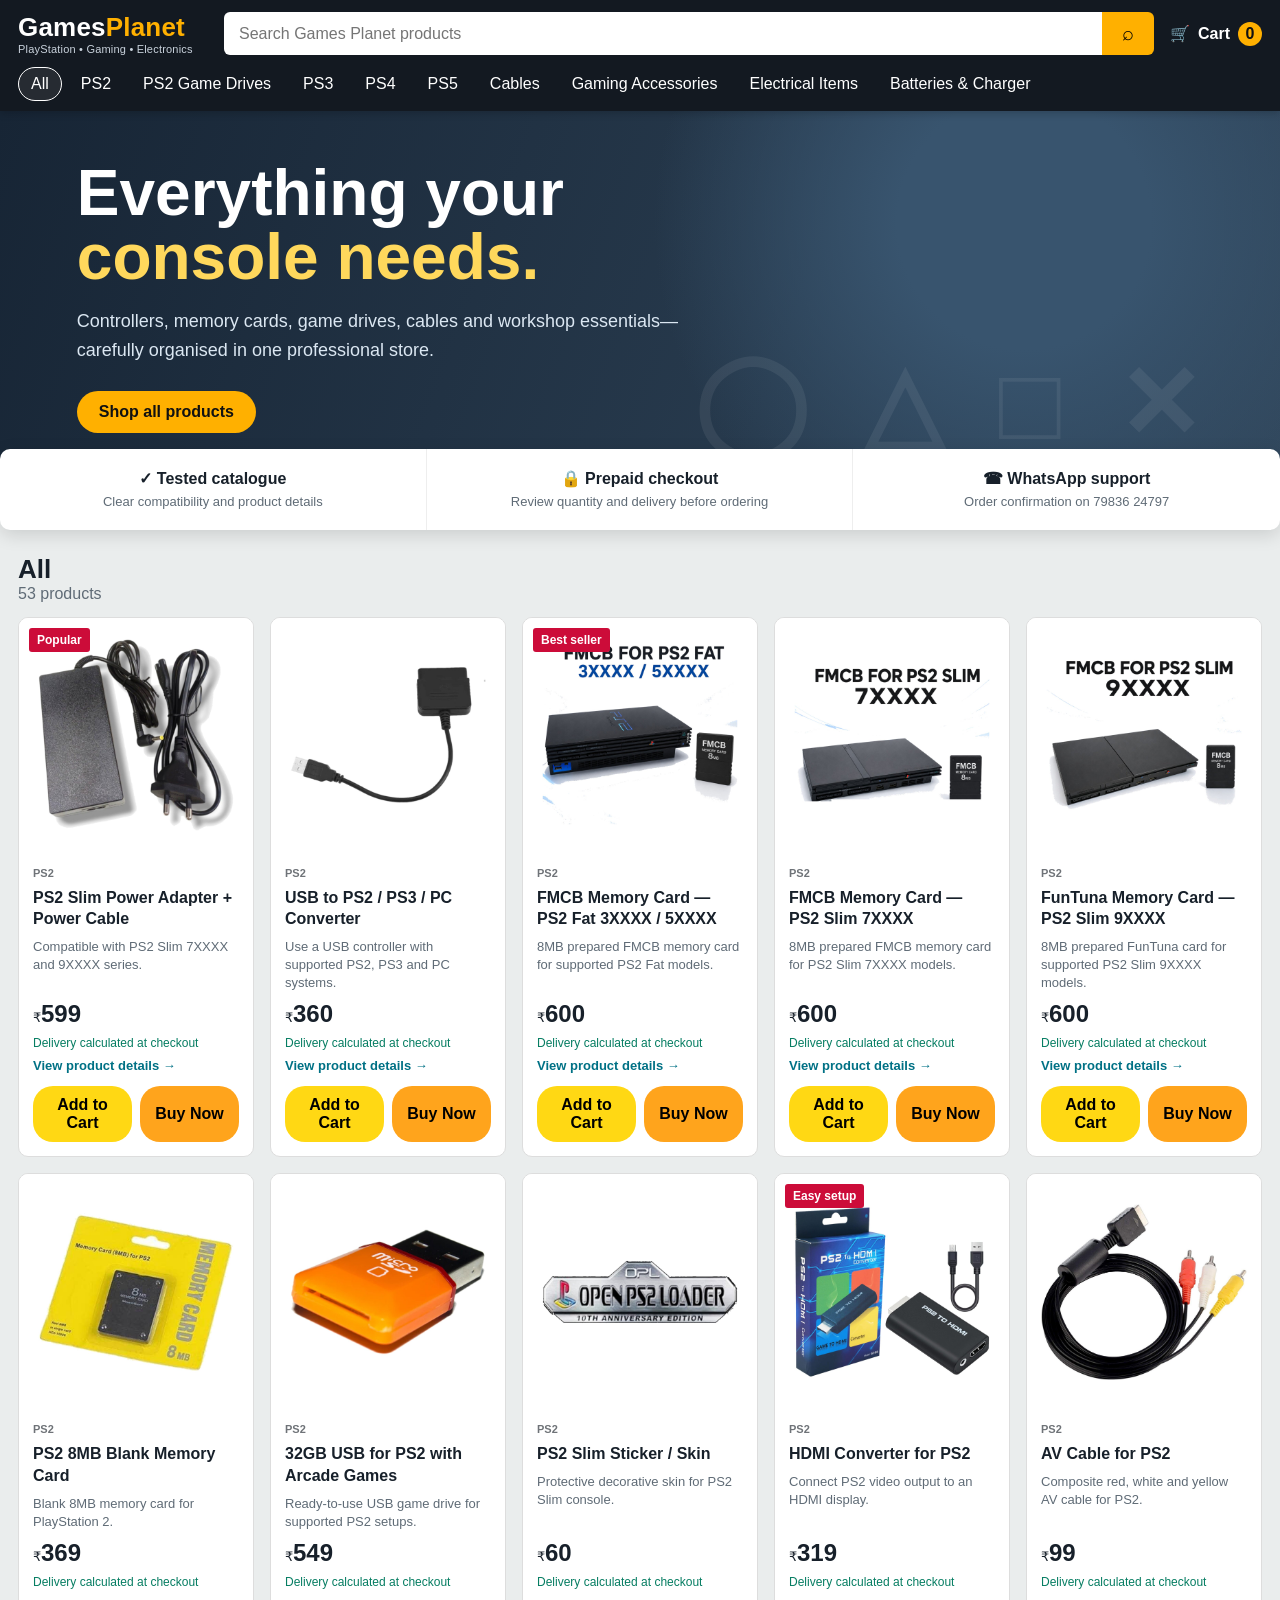
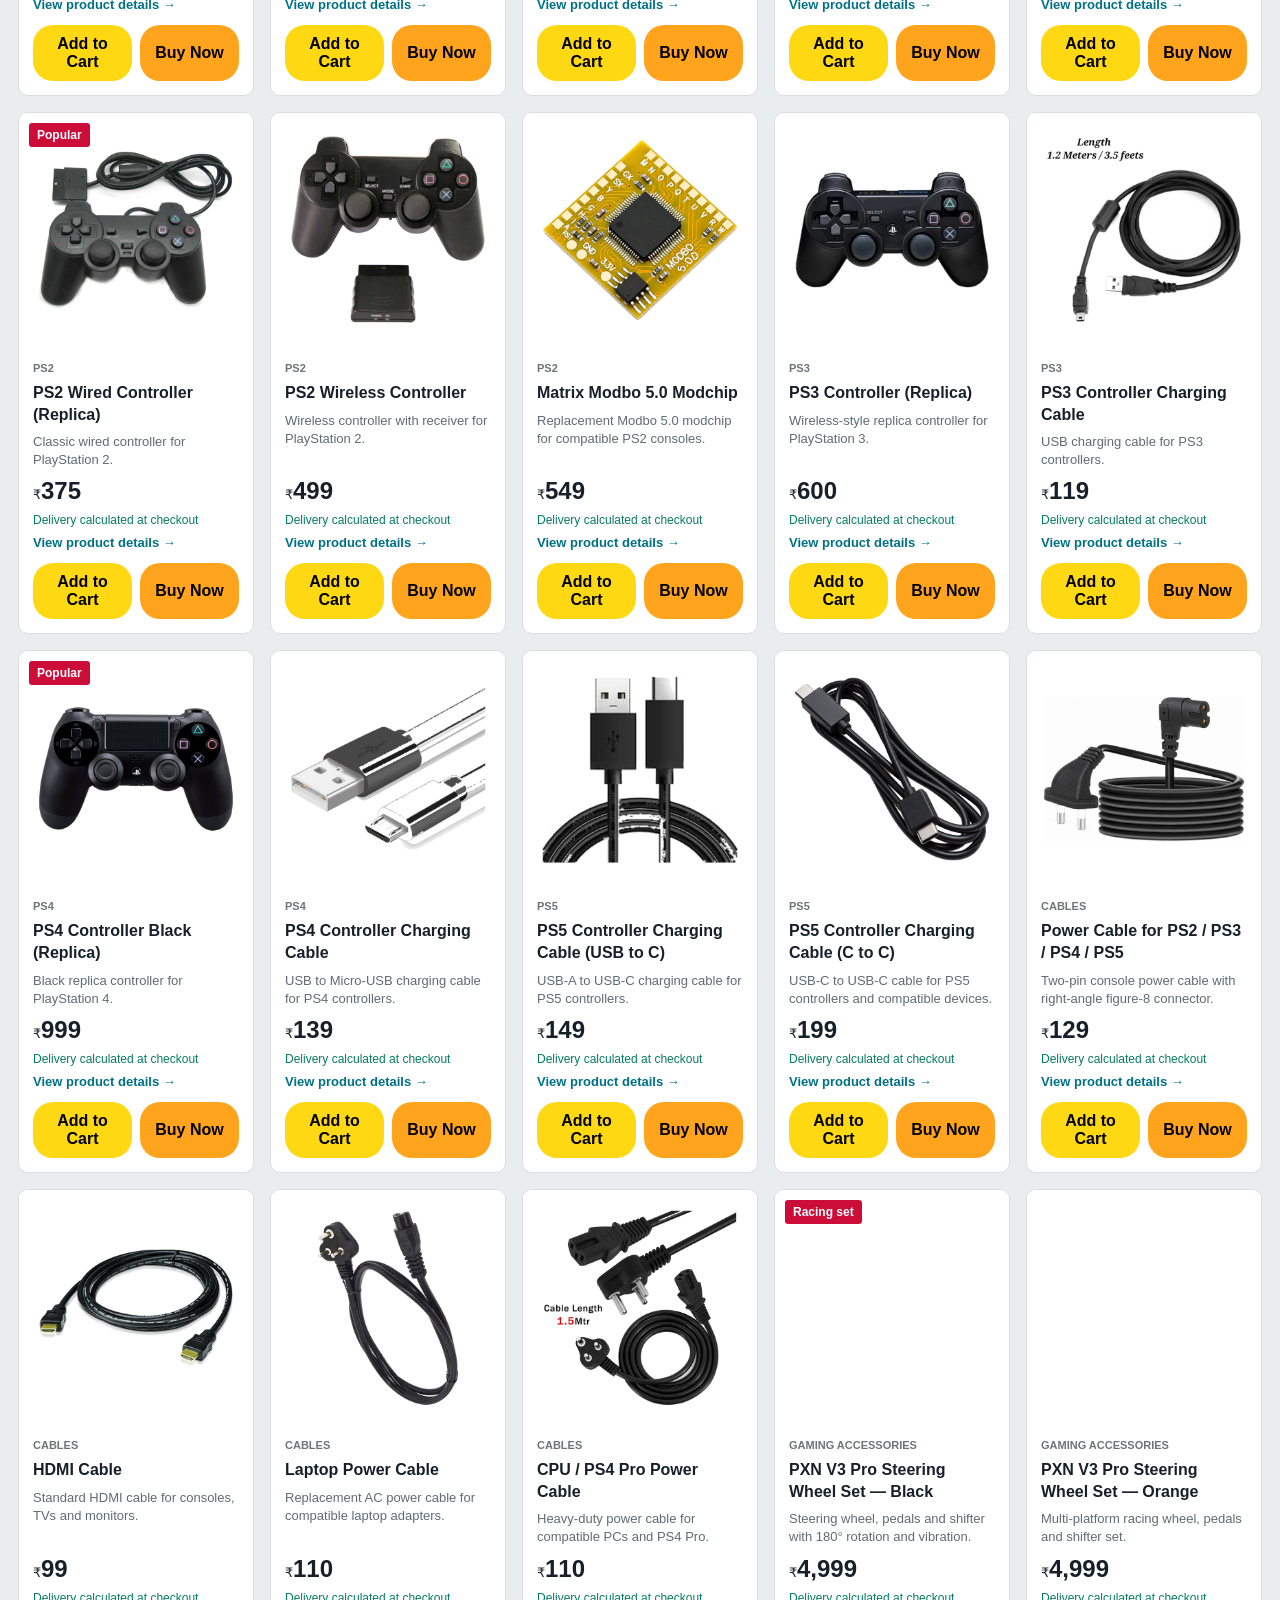
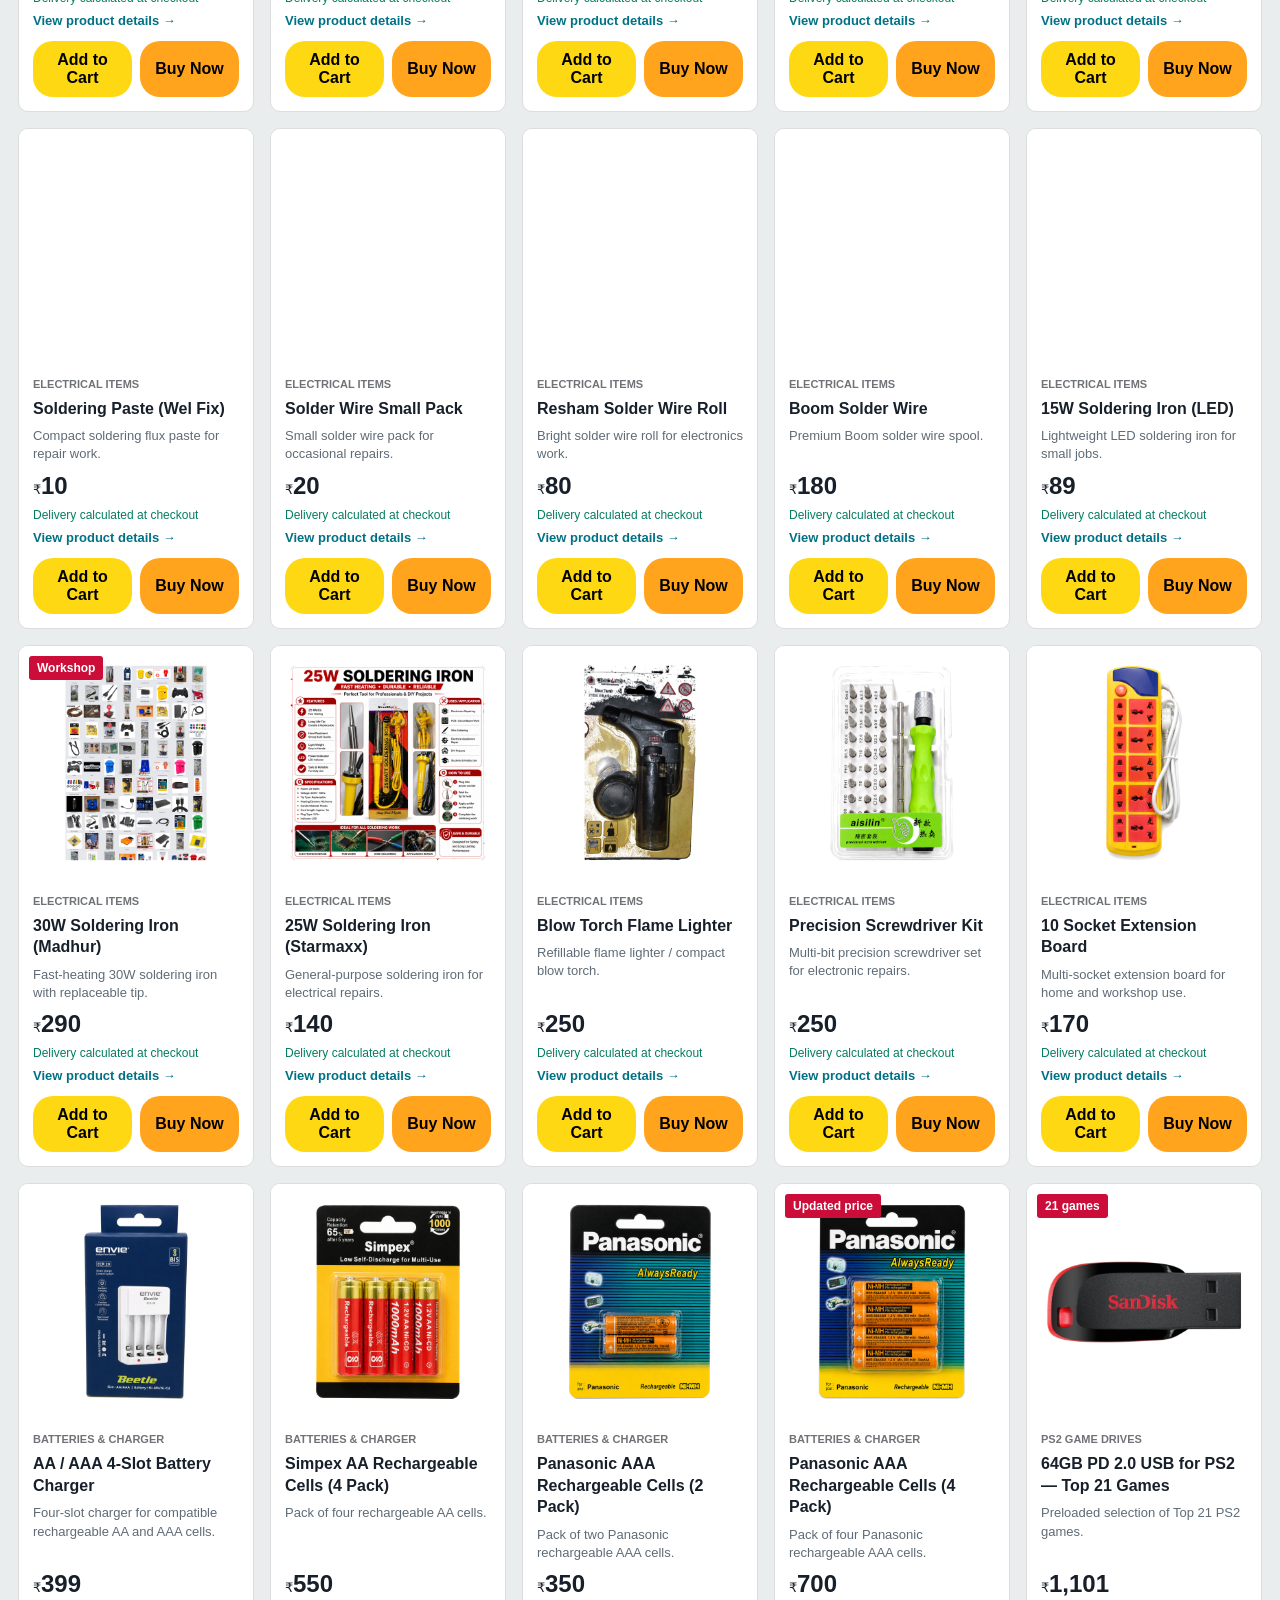
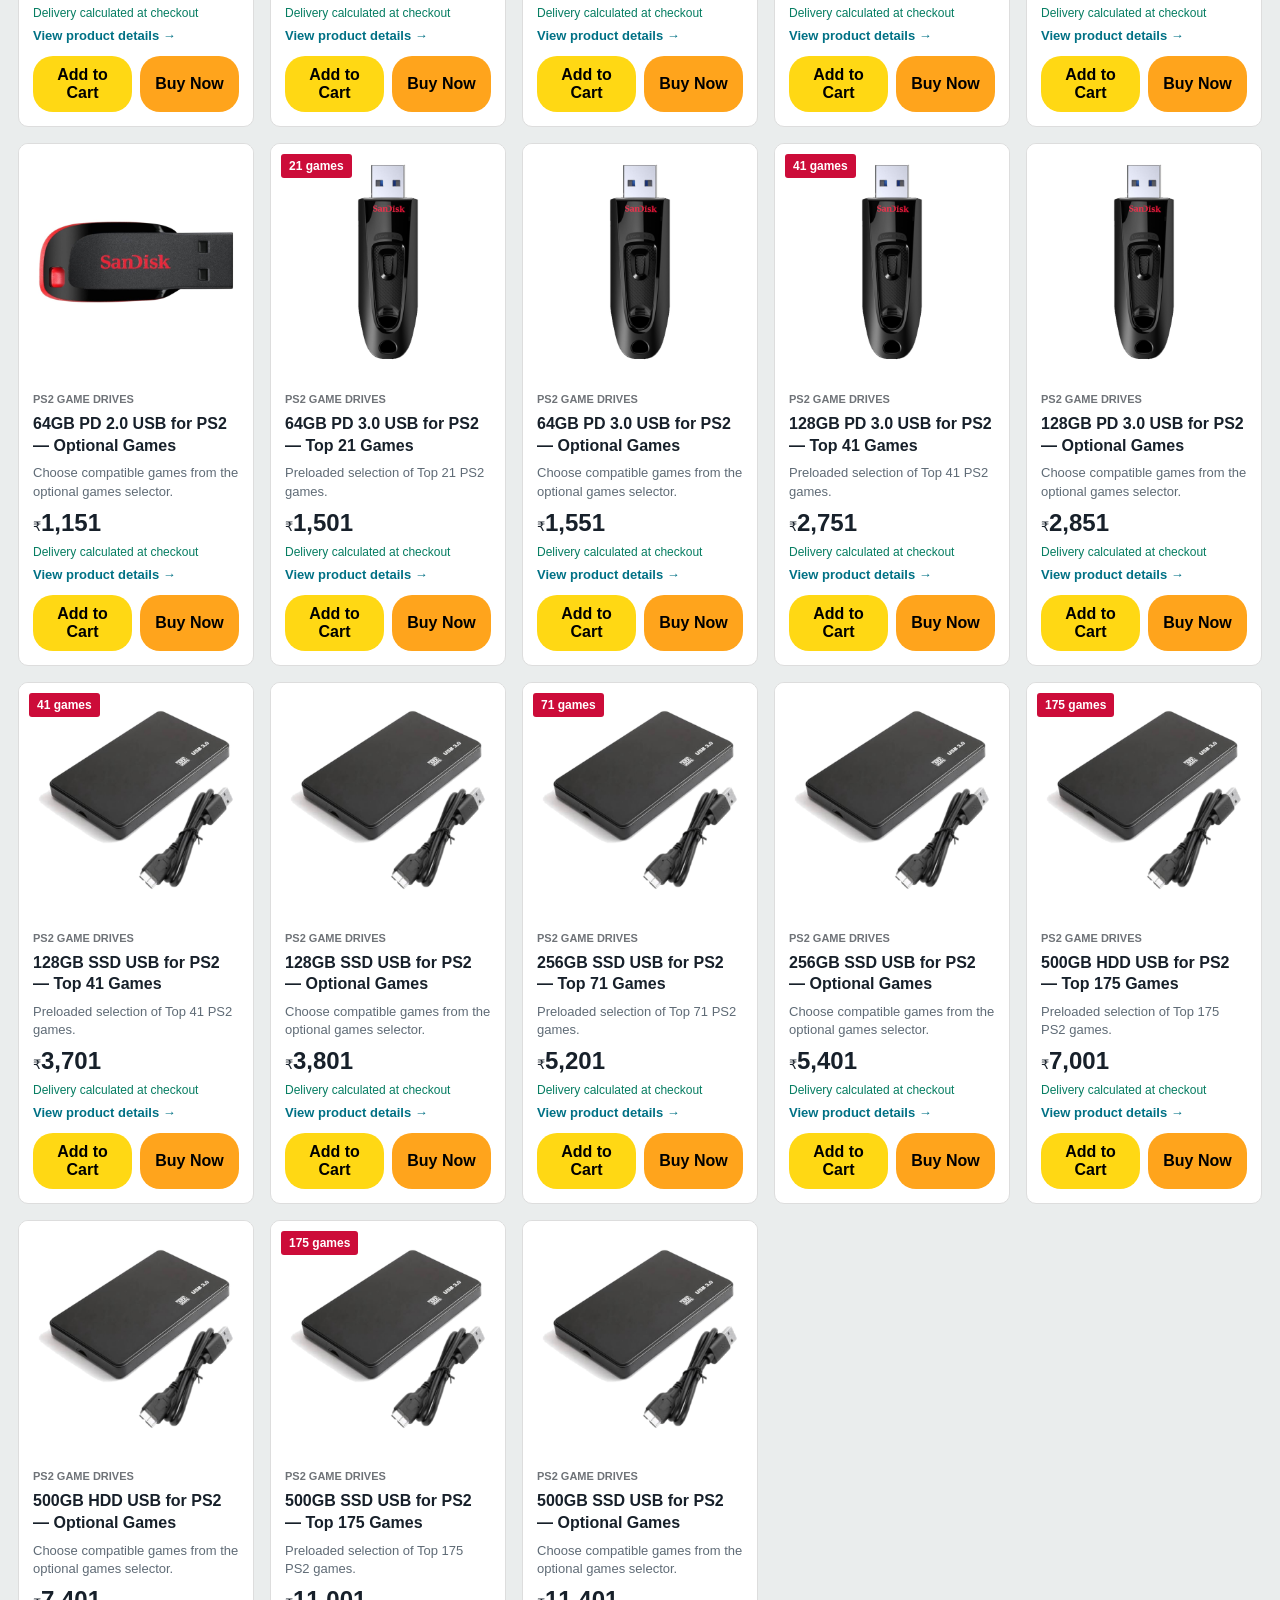
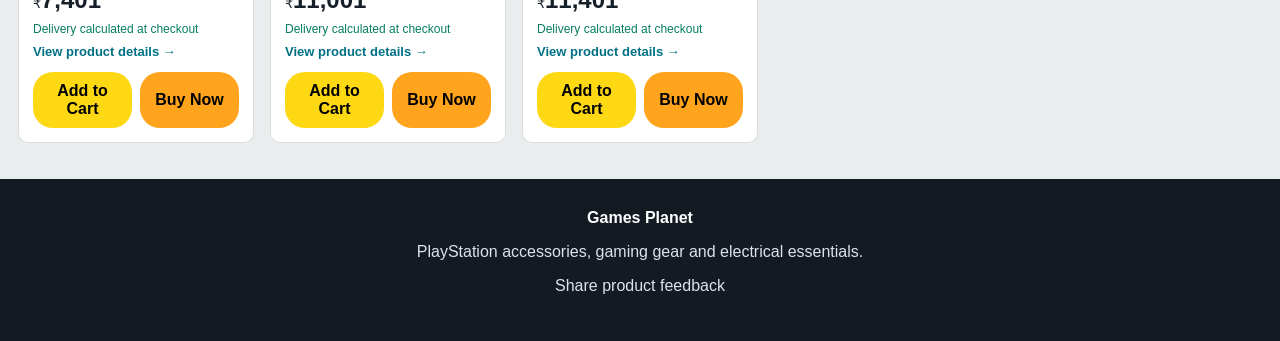
==== index.html @ a6d6c49b "Add files via upload" ====
<!doctype html><html lang="en"><head><meta charset="utf-8"><meta name="viewport" content="width=device-width,initial-scale=1"><title>Games Planet — Gaming Store</title><meta name="description" content="Games Planet PlayStation accessories and electrical items store."><link rel="stylesheet" href="store.css"></head>
<body>
<header class="topbar"><div class="header"><a class="brand" href="index.html">Games<span>Planet</span><small class="tag">PlayStation • Gaming • Electronics</small></a><form class="search" id="searchForm"><input id="searchInput" placeholder="Search Games Planet products" aria-label="Search products"><button aria-label="Search">⌕</button></form><a class="cart-link" href="cart.html">🛒 <span>Cart</span> <b data-cart-count>0</b></a></div><nav class="navcats" id="categories" aria-label="Product categories"></nav></header>
<section class="hero"><h1>Everything your <span>console needs.</span></h1><p>Controllers, memory cards, game drives, cables and workshop essentials—carefully organised in one professional store.</p><a href="#catalogue">Shop all products</a></section>
<section class="trust"><div><b>✓ Tested catalogue</b><span>Clear compatibility and product details</span></div><div><b>🔒 Prepaid checkout</b><span>Review quantity and delivery before ordering</span></div><div><b>☎ WhatsApp support</b><span>Order confirmation on 79836 24797</span></div></section>
<main class="shell" id="catalogue"><div class="section-head"><div><h2 id="sectionTitle">All products</h2><span id="resultCount"></span></div></div><div class="grid" id="productGrid"></div></main>
<div class="toast" id="toast">Added to cart</div><footer class="footer"><b>Games Planet</b><p>PlayStation accessories, gaming gear and electrical essentials.</p><p><a href="feedback.html">Share product feedback</a></p></footer>
<script src="products.js"></script><script src="store.js"></script></body></html>
---- store.css ----
:root{--nav:#131921;--nav2:#232f3e;--amber:#ffb000;--orange:#ff8f00;--ink:#17202a;--muted:#5f6b76;--line:#d5d9d9;--bg:#eaeded;--green:#067d62}
*{box-sizing:border-box}html{scroll-behavior:smooth}body{margin:0;font-family:Arial,Helvetica,sans-serif;background:var(--bg);color:var(--ink)}button,input,select,textarea{font:inherit}a{color:inherit;text-decoration:none}
.topbar{position:sticky;top:0;z-index:30;background:var(--nav);color:#fff;box-shadow:0 2px 8px #0003}.header{max-width:1500px;margin:auto;display:flex;gap:16px;align-items:center;padding:12px 18px}.brand{min-width:190px;font-size:26px;font-weight:900;letter-spacing:.2px}.brand span{color:var(--amber)}.tag{display:block;font-size:11px;color:#c9d2dc;font-weight:400}.search{flex:1;display:flex;height:43px}.search input{width:100%;border:0;padding:0 15px;border-radius:6px 0 0 6px;outline:0}.search button{width:55px;border:0;background:var(--amber);border-radius:0 6px 6px 0;font-size:20px;cursor:pointer}.cart-link{display:flex;align-items:center;gap:8px;font-weight:800;white-space:nowrap}.cart-link b{background:var(--amber);color:#111;border-radius:50%;min-width:24px;height:24px;display:grid;place-items:center}.navcats{display:flex;gap:6px;overflow:auto;padding:0 18px 10px;max-width:1500px;margin:auto}.navcats button{background:transparent;color:#fff;border:1px solid transparent;border-radius:20px;padding:7px 12px;white-space:nowrap;cursor:pointer}.navcats button:hover,.navcats button.active{border-color:#fff;background:#ffffff14}
.hero{max-width:1500px;margin:auto;min-height:310px;padding:50px clamp(24px,6vw,90px);color:#fff;background:radial-gradient(circle at 80% 30%,#38546e 0 12%,transparent 35%),linear-gradient(110deg,#172535,#31475c);position:relative;overflow:hidden}.hero:after{content:"◯  △  □  ✕";position:absolute;right:5%;bottom:20px;font-size:clamp(42px,8vw,120px);font-weight:900;color:#ffffff12;letter-spacing:14px}.hero h1{font-size:clamp(34px,5vw,64px);line-height:1;margin:0 0 18px;max-width:720px}.hero h1 span{color:#ffd85c}.hero p{font-size:18px;color:#dbe7f2;max-width:620px;line-height:1.6}.hero a{display:inline-block;background:var(--amber);color:#111;padding:12px 22px;border-radius:22px;font-weight:800;margin-top:8px}.trust{max-width:1450px;margin:-34px auto 24px;position:relative;z-index:2;display:grid;grid-template-columns:repeat(3,1fr);background:#fff;border-radius:10px;box-shadow:0 5px 18px #0002}.trust div{padding:20px;text-align:center;border-right:1px solid #eee}.trust div:last-child{border:0}.trust b{display:block;margin-bottom:4px}.trust span{font-size:13px;color:var(--muted)}
.shell{max-width:1500px;margin:auto;padding:0 18px 36px}.section-head{display:flex;justify-content:space-between;align-items:end;gap:15px;margin:20px 0 14px}.section-head h2{font-size:26px;margin:0}.section-head span{color:var(--muted)}.grid{display:grid;grid-template-columns:repeat(5,minmax(0,1fr));gap:16px}.card{background:#fff;border-radius:10px;overflow:hidden;border:1px solid #ddd;display:flex;flex-direction:column;min-width:0;transition:.2s}.card:hover{transform:translateY(-3px);box-shadow:0 8px 25px #0002}.photo{height:235px;display:grid;place-items:center;background:#fff;padding:14px;position:relative}.photo img{width:100%;height:100%;object-fit:contain}.badge{position:absolute;top:10px;left:10px;background:#cc0c39;color:#fff;font-size:12px;font-weight:800;border-radius:3px;padding:5px 8px}.info{padding:14px;display:flex;flex-direction:column;gap:8px;flex:1}.category{font-size:11px;color:#6f7378;text-transform:uppercase;font-weight:800}.title{font-size:16px;font-weight:700;line-height:1.35}.desc{font-size:13px;color:var(--muted);line-height:1.4;flex:1}.price{font-size:24px;font-weight:800}.price small{font-size:13px;font-weight:400}.delivery{font-size:12px;color:var(--green)}.actions{display:grid;grid-template-columns:1fr 1fr;gap:8px;margin-top:5px}.btn{border:0;border-radius:20px;padding:10px 8px;font-weight:700;cursor:pointer}.add{background:#ffd814}.buy{background:#ffa41c}.btn:hover{filter:brightness(.96)}.empty{grid-column:1/-1;background:#fff;padding:50px;text-align:center;border-radius:10px}
.toast{position:fixed;right:22px;bottom:22px;background:#fff;border-left:5px solid var(--green);padding:16px 20px;border-radius:7px;box-shadow:0 8px 30px #0004;z-index:50;opacity:0;transform:translateY(20px);pointer-events:none;transition:.2s}.toast.show{opacity:1;transform:none}
.page-title{max-width:1200px;margin:24px auto 12px;padding:0 18px}.cart-layout,.checkout-layout{max-width:1200px;margin:0 auto 40px;padding:0 18px;display:grid;grid-template-columns:minmax(0,1fr) 330px;gap:20px}.panel{background:#fff;border-radius:9px;padding:20px;border:1px solid #ddd}.cart-item{display:grid;grid-template-columns:115px 1fr auto;gap:16px;padding:18px 0;border-bottom:1px solid #eee}.cart-item img{width:115px;height:100px;object-fit:contain}.cart-item h3{margin:0 0 7px;font-size:17px}.qty{display:inline-flex;border:1px solid #bcc1c5;border-radius:20px;overflow:hidden;align-items:center}.qty button{border:0;background:#f7fafa;width:34px;height:34px;cursor:pointer}.qty span{min-width:34px;text-align:center;font-weight:800}.remove{border:0;background:none;color:#007185;cursor:pointer;margin-left:10px}.summary h2{margin-top:0}.summary-row{display:flex;justify-content:space-between;padding:8px 0}.summary .checkout-btn{display:block;text-align:center;background:#ffd814;border:0;border-radius:20px;width:100%;padding:12px;font-weight:800;margin-top:15px;cursor:pointer}.back{color:#007185}
.checkout-layout{grid-template-columns:minmax(0,1fr) 380px}.form-grid{display:grid;grid-template-columns:1fr 1fr;gap:13px}.field{display:flex;flex-direction:column;gap:5px}.field.full{grid-column:1/-1}.field label{font-size:13px;font-weight:700}.field input,.field textarea,.field select{border:1px solid #8d9096;border-radius:5px;padding:11px}.field textarea{min-height:70px;resize:vertical}.delivery-options{display:grid;gap:9px;margin-top:14px}.delivery-option{border:1px solid #ccc;border-radius:7px;padding:12px;display:flex;gap:10px;align-items:flex-start}.note{background:#fff4e5;border-left:4px solid #ff9900;padding:11px;font-size:13px;margin:12px 0}.checkout-items{max-height:370px;overflow:auto}.mini{display:grid;grid-template-columns:58px 1fr auto;gap:9px;border-bottom:1px solid #eee;padding:10px 0}.mini img{width:58px;height:58px;object-fit:contain}.mini b{font-size:13px}.order-btn{display:block;width:100%;border:0;border-radius:20px;background:#ffa41c;padding:12px;font-weight:800;cursor:pointer;margin-top:13px}.whatsapp{background:#25d366;color:#082613}.footer{background:#131a22;color:#dbe3eb;text-align:center;padding:30px 18px}.footer b{color:#fff}
@media(max-width:1200px){.grid{grid-template-columns:repeat(4,1fr)}}@media(max-width:900px){.grid{grid-template-columns:repeat(3,1fr)}.cart-layout,.checkout-layout{grid-template-columns:1fr}.summary{order:-1}.checkout-layout .summary{order:initial}}@media(max-width:680px){.header{flex-wrap:wrap}.brand{min-width:auto}.search{order:3;flex-basis:100%}.cart-link span{display:none}.hero{min-height:250px;padding-top:35px}.trust{margin:0;grid-template-columns:1fr}.trust div{border-right:0;border-bottom:1px solid #eee}.grid{grid-template-columns:repeat(2,1fr);gap:10px}.photo{height:175px}.info{padding:11px}.actions{grid-template-columns:1fr}.cart-item{grid-template-columns:80px 1fr}.cart-item img{width:80px;height:80px}.cart-item>strong{grid-column:2}.form-grid{grid-template-columns:1fr}.field.full{grid-column:auto}}@media(max-width:420px){.grid{grid-template-columns:1fr 1fr}.photo{height:145px}.title{font-size:14px}.desc{display:none}.price{font-size:20px}.btn{font-size:12px;padding:9px 5px}}

.product-link:hover{color:#c45500}.details-link{color:#007185;font-size:13px;font-weight:700}.details-link:hover{text-decoration:underline}.product-page{max-width:1500px;margin:0 auto;padding:18px}.breadcrumbs{font-size:13px;color:#565959;margin:4px 0 18px}.breadcrumbs a{color:#007185}.product-main{display:grid;grid-template-columns:minmax(420px,1.2fr) minmax(320px,1fr) 300px;gap:30px;background:#fff;border:1px solid #ddd;border-radius:10px;padding:24px}.gallery{display:grid;grid-template-columns:68px minmax(0,1fr);gap:16px;min-width:0}.thumbs{display:flex;flex-direction:column;gap:10px}.thumbs button{width:64px;height:64px;background:#fff;border:1px solid #a2a6ac;border-radius:7px;padding:4px;cursor:pointer}.thumbs button.active,.thumbs button:hover{border:2px solid #e77600;box-shadow:0 0 0 2px #ffb74d55}.thumbs img{width:100%;height:100%;object-fit:contain}.main-photo{min-height:470px;display:grid;place-items:center;overflow:hidden}.main-photo img{width:100%;height:470px;object-fit:contain;transition:transform .25s}.main-photo:hover img{transform:scale(1.08)}.product-copy h1{font-size:28px;line-height:1.25;margin:7px 0 8px}.rating-note{font-size:14px;color:#007185}.detail-price{font-size:32px;font-weight:500;margin:12px 0}.detail-price small{font-size:16px;vertical-align:top}.tax-note{font-size:13px;color:#565959}.lead{font-size:16px;line-height:1.55}.feature-list{list-style:none;padding:0;display:grid;gap:9px}.feature-list li{line-height:1.45}.buy-box{border:1px solid #d5d9d9;border-radius:9px;padding:18px;height:max-content;box-shadow:0 0 0 1px #00000005}.buy-box p{font-size:14px;line-height:1.45}.stock{color:#007600;font-size:18px!important}.detail-action{width:100%;border:0;border-radius:22px;padding:12px;margin-top:10px;font-weight:800;cursor:pointer}.detail-cart-link{display:block;text-align:center;color:#007185;margin:14px}.policy-box{border-top:1px solid #eee;padding-top:14px;color:#b12704}.policy-box b,.policy-box span{display:block}.policy-box span{font-size:12px;color:#565959;margin-top:5px}.product-alert{background:#fff4e5;border-left:4px solid #ff9900;padding:11px;font-size:13px;margin-top:15px}.trust-badges{display:grid;grid-template-columns:repeat(4,1fr);gap:1px;margin:20px 0;background:#ddd;border:1px solid #ddd;border-radius:10px;overflow:hidden}.trust-badges div{background:#fff;padding:20px;text-align:center}.trust-badges i{width:50px;height:50px;border-radius:50%;display:grid;place-items:center;margin:0 auto 10px;background:#e7f5ef;color:#067d62;font-style:normal;font-weight:900}.trust-badges b,.trust-badges span{display:block}.trust-badges span{color:#565959;font-size:12px;margin-top:4px}.detail-sections{display:grid;grid-template-columns:1fr 1fr;gap:20px;margin:20px 0}.detail-sections h2,.reviews-section h2{margin-top:0}.detail-sections p{line-height:1.65}.spec-table{width:100%;border-collapse:collapse;font-size:14px}.spec-table th,.spec-table td{padding:11px;border-bottom:1px solid #eee;text-align:left;vertical-align:top}.spec-table th{width:38%;background:#f7f7f7}.reviews-section{margin:20px 0}.reviews-head{display:flex;justify-content:space-between;align-items:center;gap:16px}.feedback-button{background:#ffd814;border-radius:20px;padding:10px 18px;font-weight:700}.review{border-top:1px solid #eee;padding:18px 0}.review p{line-height:1.55}.stars{color:#de7921;letter-spacing:1px}.verified{color:#067d62;font-size:12px;font-weight:700;margin-left:7px}.review-empty{background:#f7fafa;border-radius:8px;padding:24px;margin-top:16px}.review-rule{font-size:12px;color:#565959;border-top:1px solid #eee;padding-top:15px}.related-wrap{padding-top:0}.related-grid{grid-template-columns:repeat(5,1fr)}.compact-card .photo{height:180px}.feedback-shell{max-width:800px;margin:30px auto;padding:0 18px}.feedback-panel{padding:28px}.feedback-panel h1{font-size:32px}.consent{display:flex;gap:8px;align-items:flex-start;font-weight:400!important;line-height:1.4}.success-box{background:#e7f5ef;border-left:5px solid #067d62;padding:20px;margin-top:20px}.dashboard-shell{max-width:1100px;margin:20px auto 50px;padding:0 18px}.dashboard-warning{background:#fff4e5;border-left:4px solid #ff9900;padding:12px}.dashboard-tabs{display:flex;gap:8px;margin:18px 0}.dashboard-tabs button{border:1px solid #8d9096;background:#fff;border-radius:18px;padding:9px 18px;cursor:pointer}.dashboard-tabs button.active{background:#232f3e;color:#fff}.review-queue{display:grid;gap:16px}.moderation-top{display:flex;justify-content:space-between;gap:15px}.moderation-top h2{font-size:18px;margin:8px 0}.status-pill{font-size:11px;font-weight:800;text-transform:uppercase;padding:4px 8px;border-radius:12px;background:#eee}.status-pill.approved{background:#d9f2e7;color:#067d62}.status-pill.rejected{background:#fde2e7;color:#b12704}.moderation-card dl{display:grid;grid-template-columns:110px 1fr;gap:5px;font-size:13px}.moderation-card dt{font-weight:700}.moderation-card dd{margin:0}.moderation-actions{display:flex;gap:8px;flex-wrap:wrap;margin-top:15px}.moderation-actions button{border:1px solid #888;background:#fff;border-radius:18px;padding:8px 14px;cursor:pointer}.moderation-actions .approve{background:#067d62;color:#fff;border-color:#067d62}.moderation-actions .danger{color:#b12704}
@media(max-width:1100px){.product-main{grid-template-columns:1fr 1fr}.buy-box{grid-column:2}.related-grid{grid-template-columns:repeat(4,1fr)}}@media(max-width:760px){.product-main{grid-template-columns:1fr;padding:15px}.buy-box{grid-column:auto}.main-photo,.main-photo img{height:360px;min-height:360px}.detail-sections{grid-template-columns:1fr}.trust-badges{grid-template-columns:1fr 1fr}.related-grid{grid-template-columns:repeat(2,1fr)}.reviews-head{align-items:flex-start;flex-direction:column}}@media(max-width:480px){.gallery{grid-template-columns:1fr}.thumbs{flex-direction:row;order:2}.main-photo,.main-photo img{height:300px;min-height:300px}.product-copy h1{font-size:23px}.trust-badges{grid-template-columns:1fr}.spec-table th,.spec-table td{display:block;width:100%}.spec-table th{padding-bottom:4px}.spec-table td{padding-top:6px}.feedback-panel{padding:18px}}
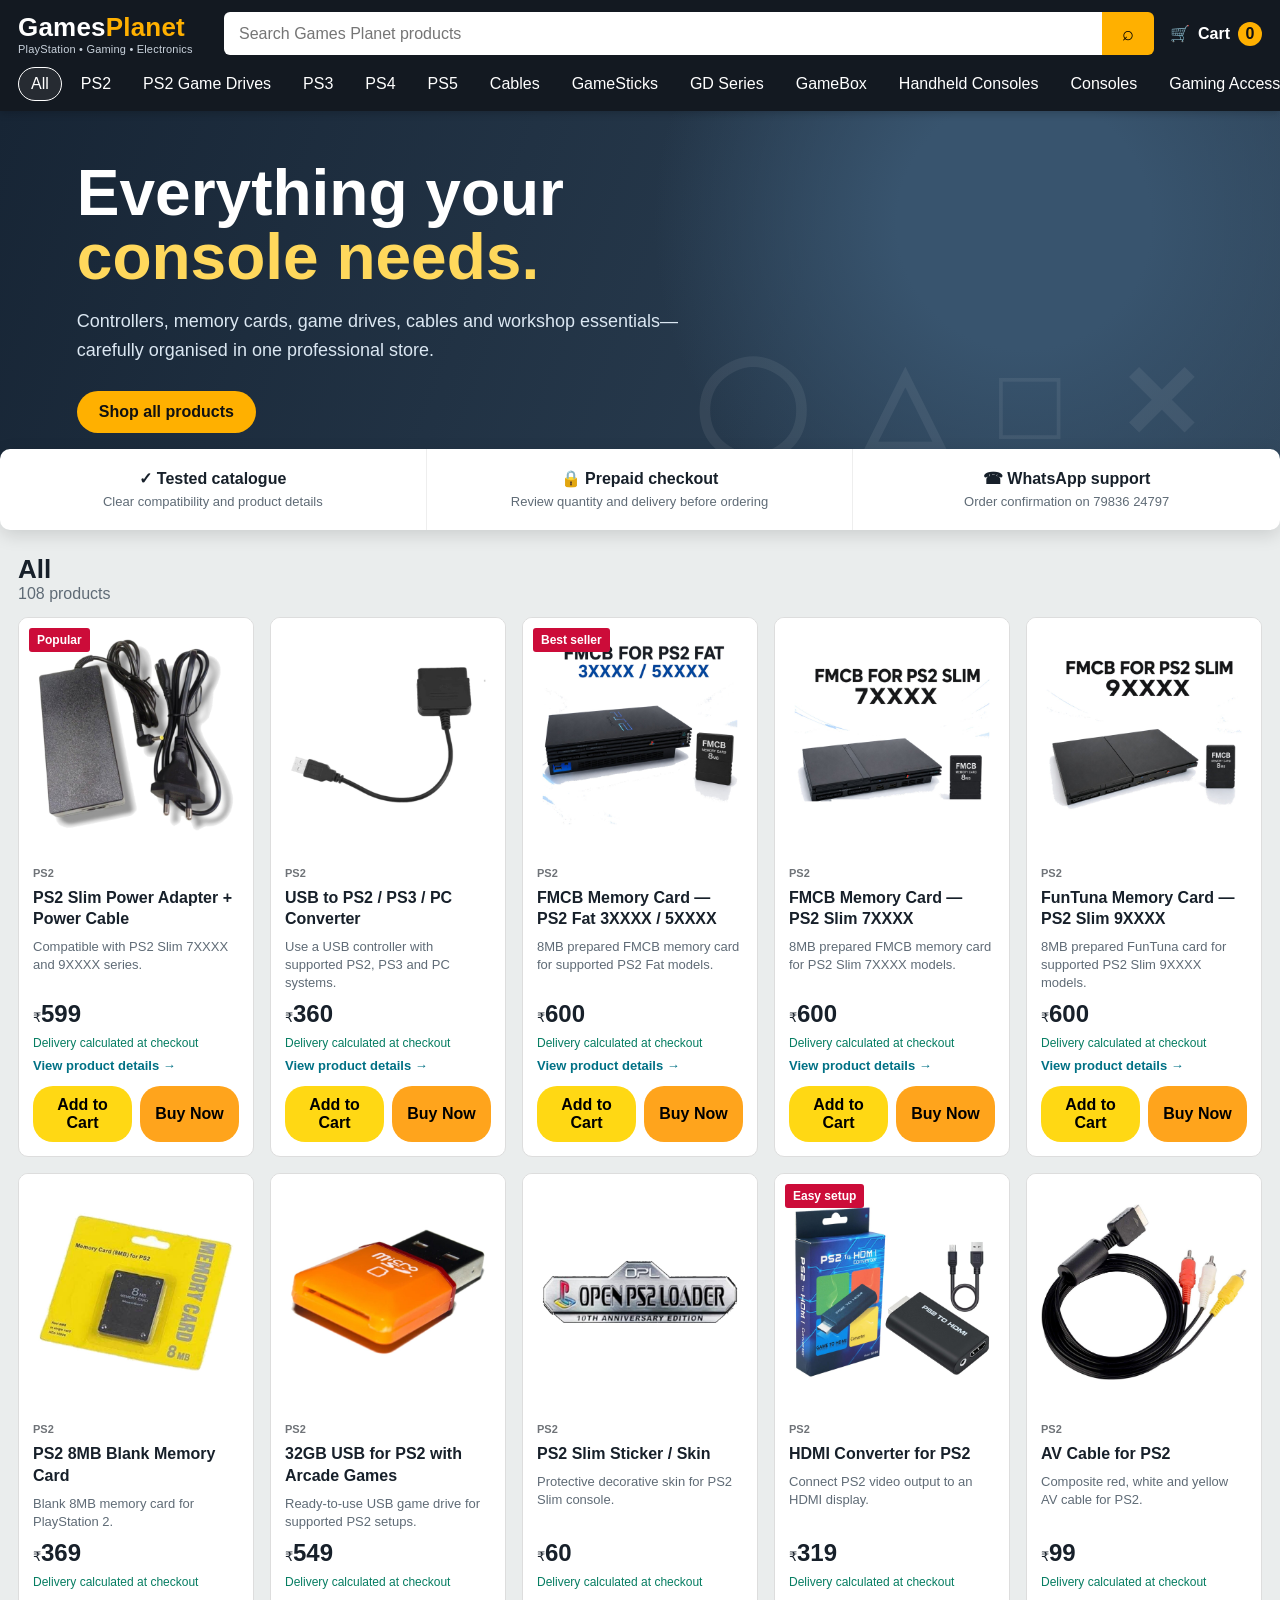
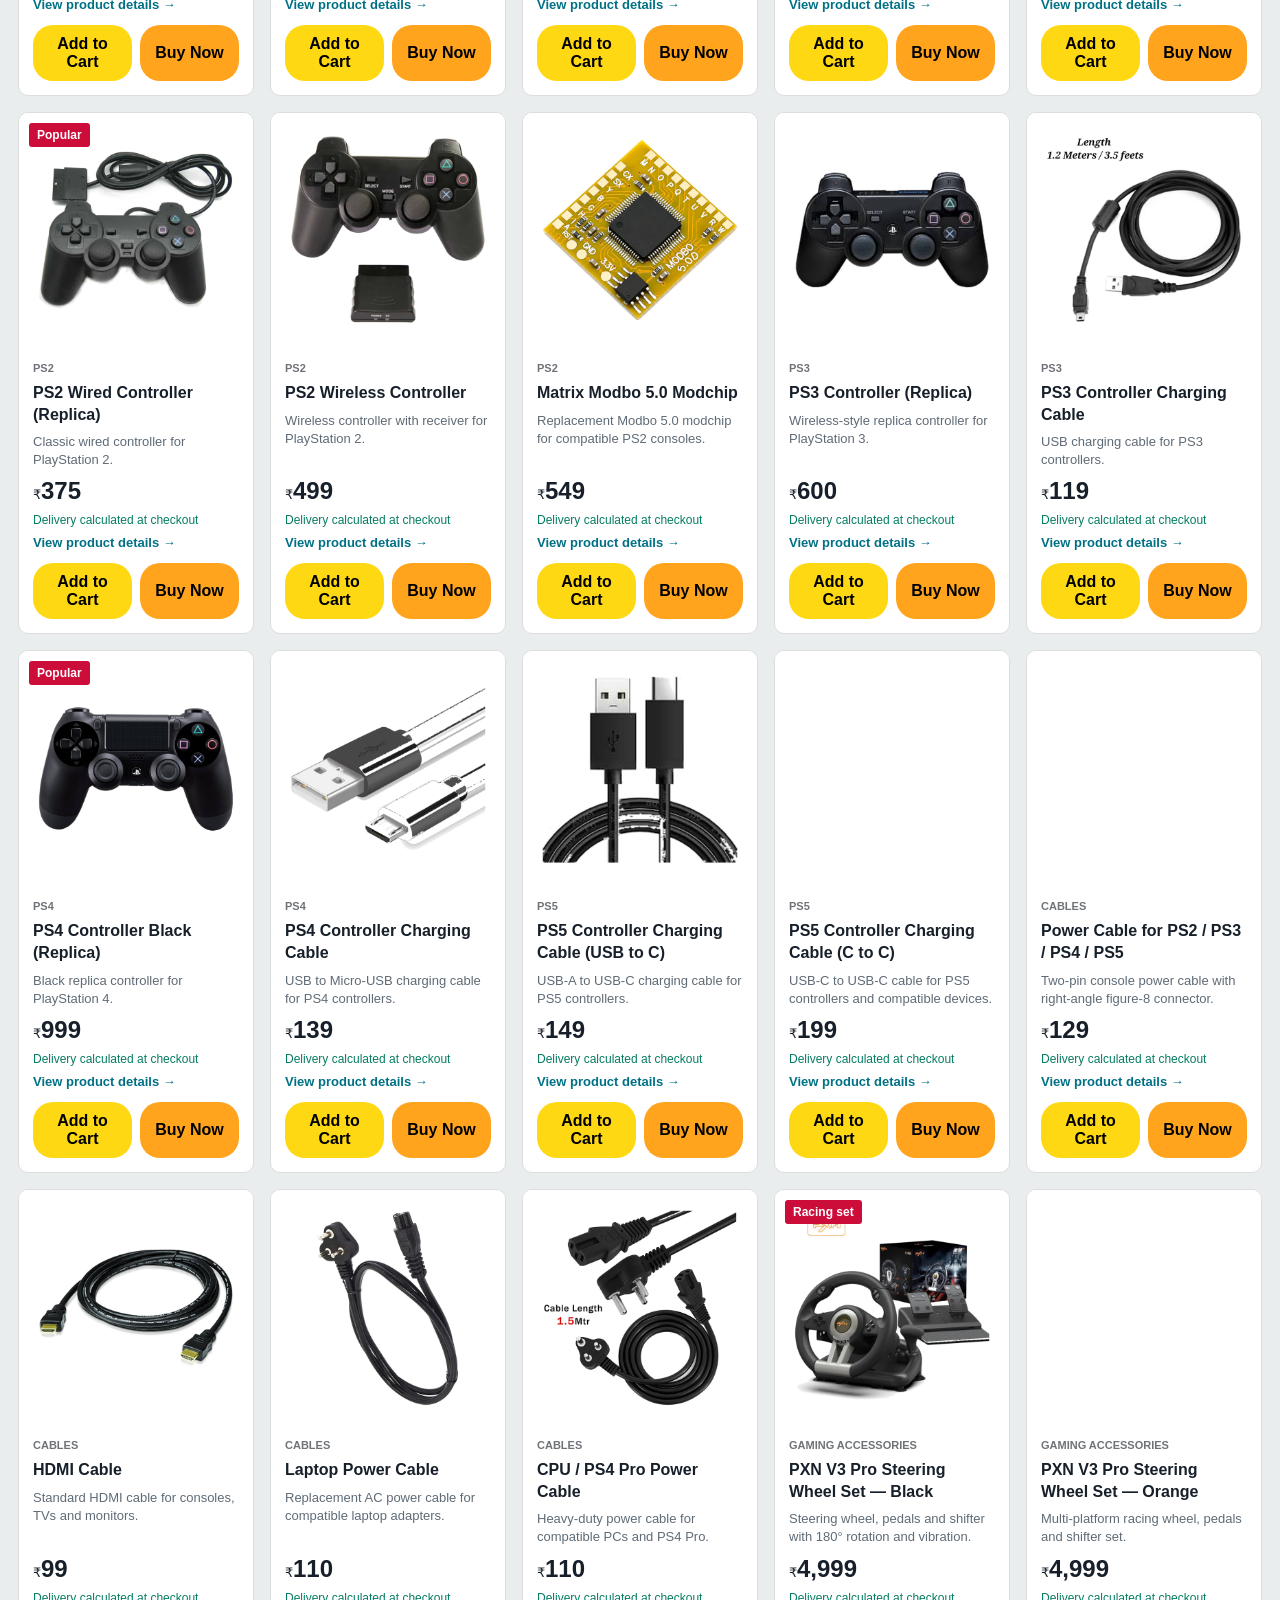
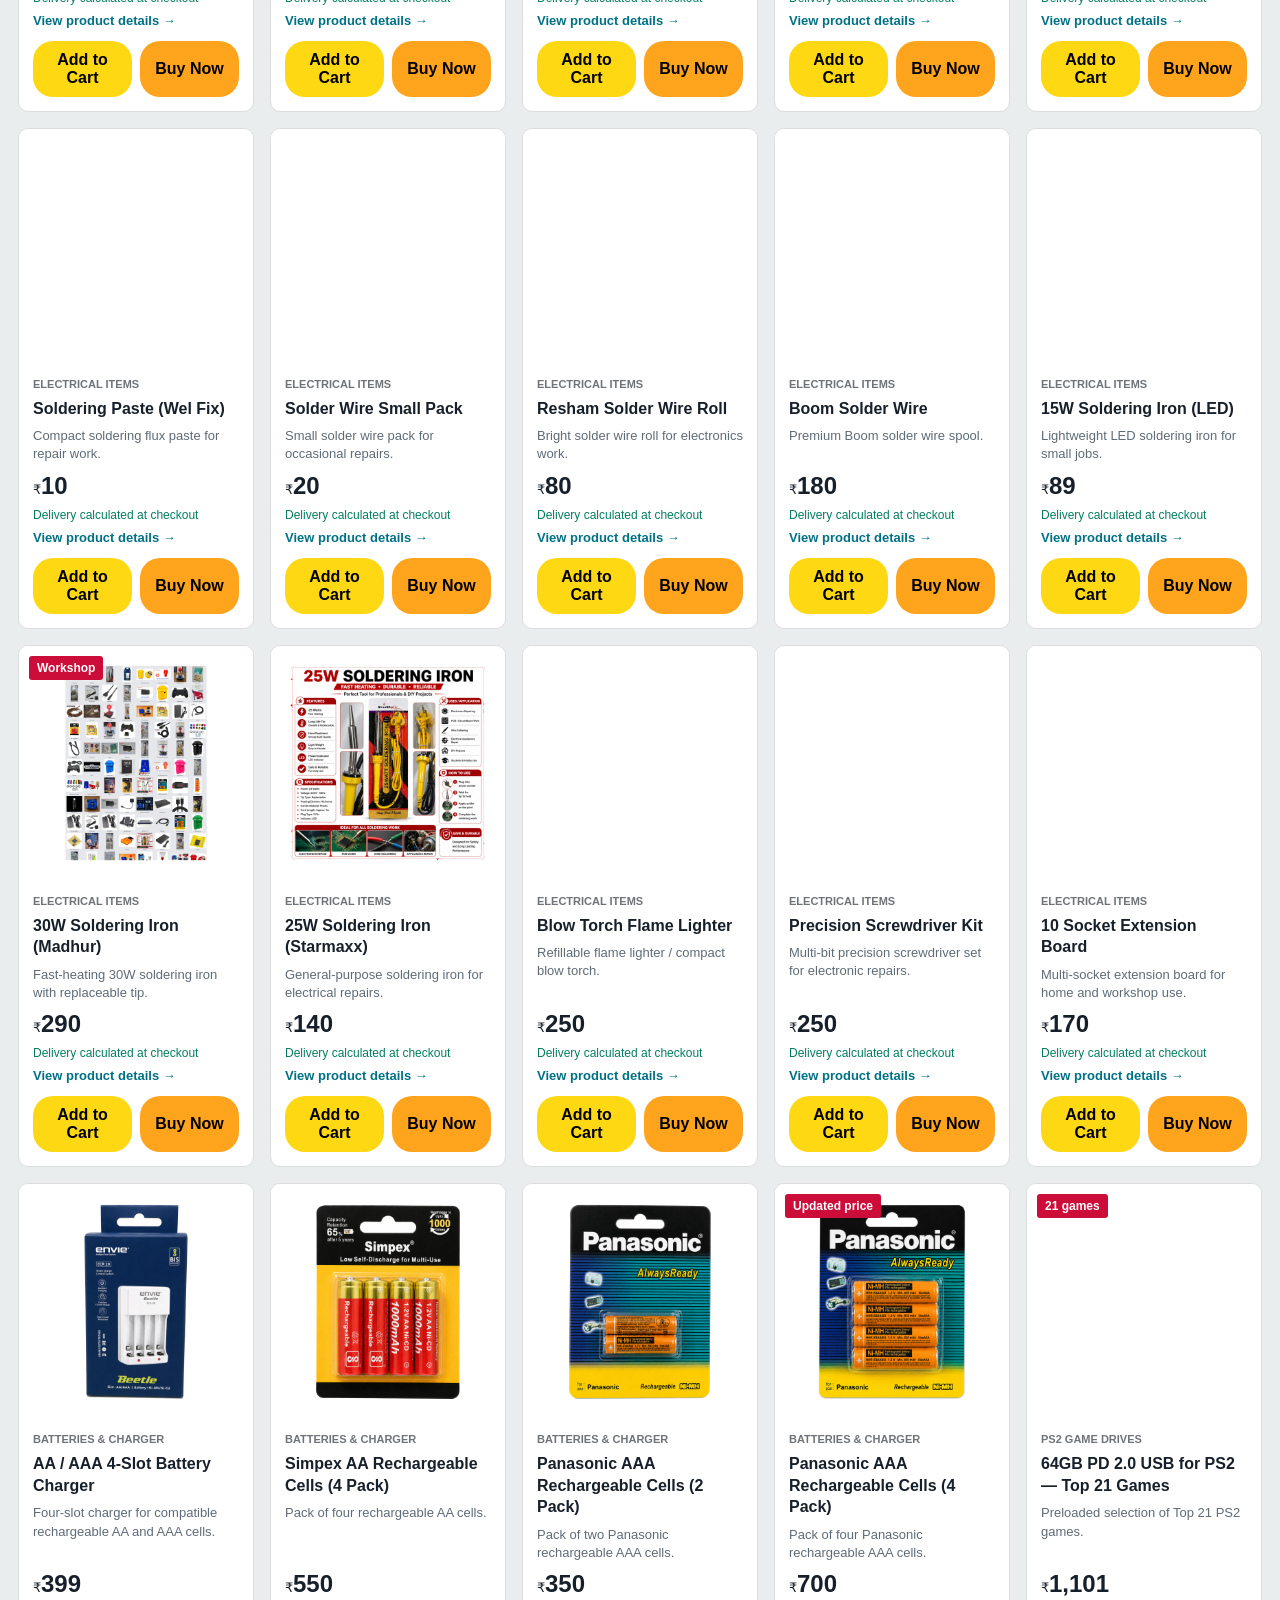
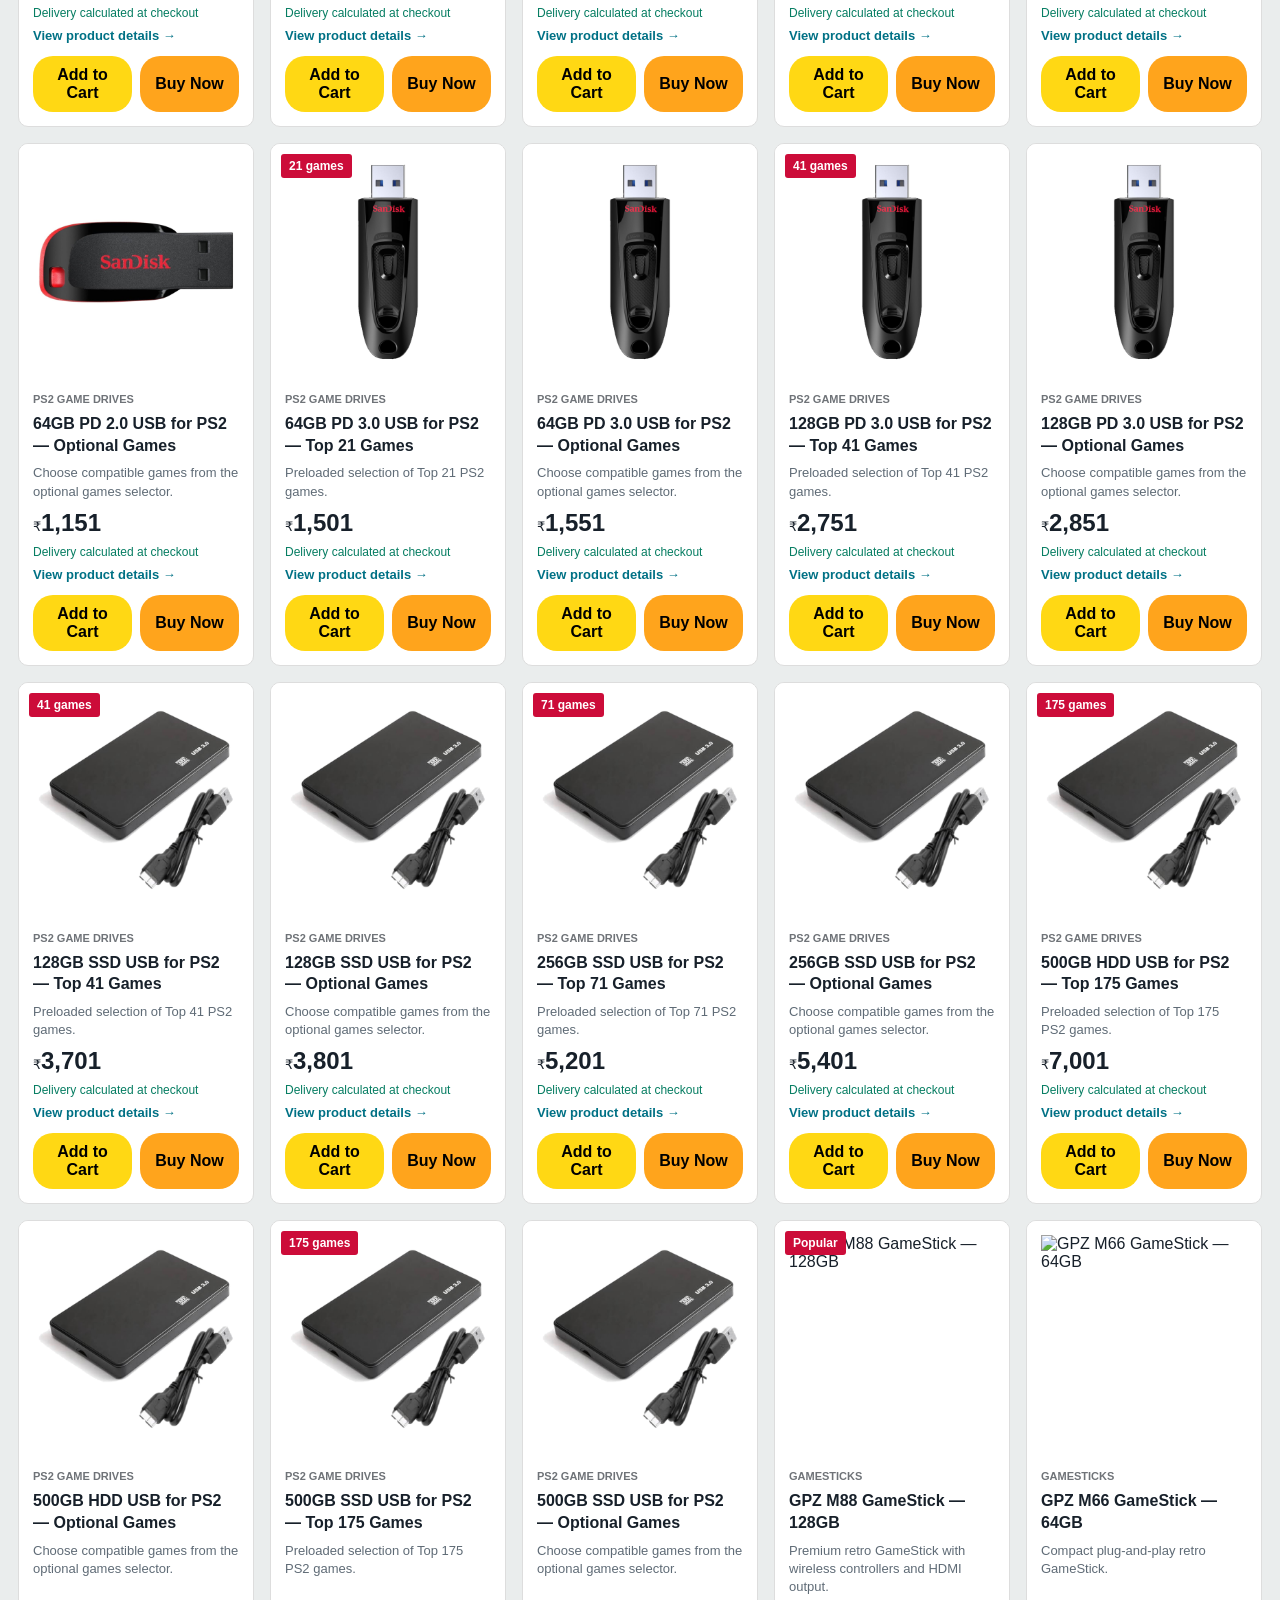
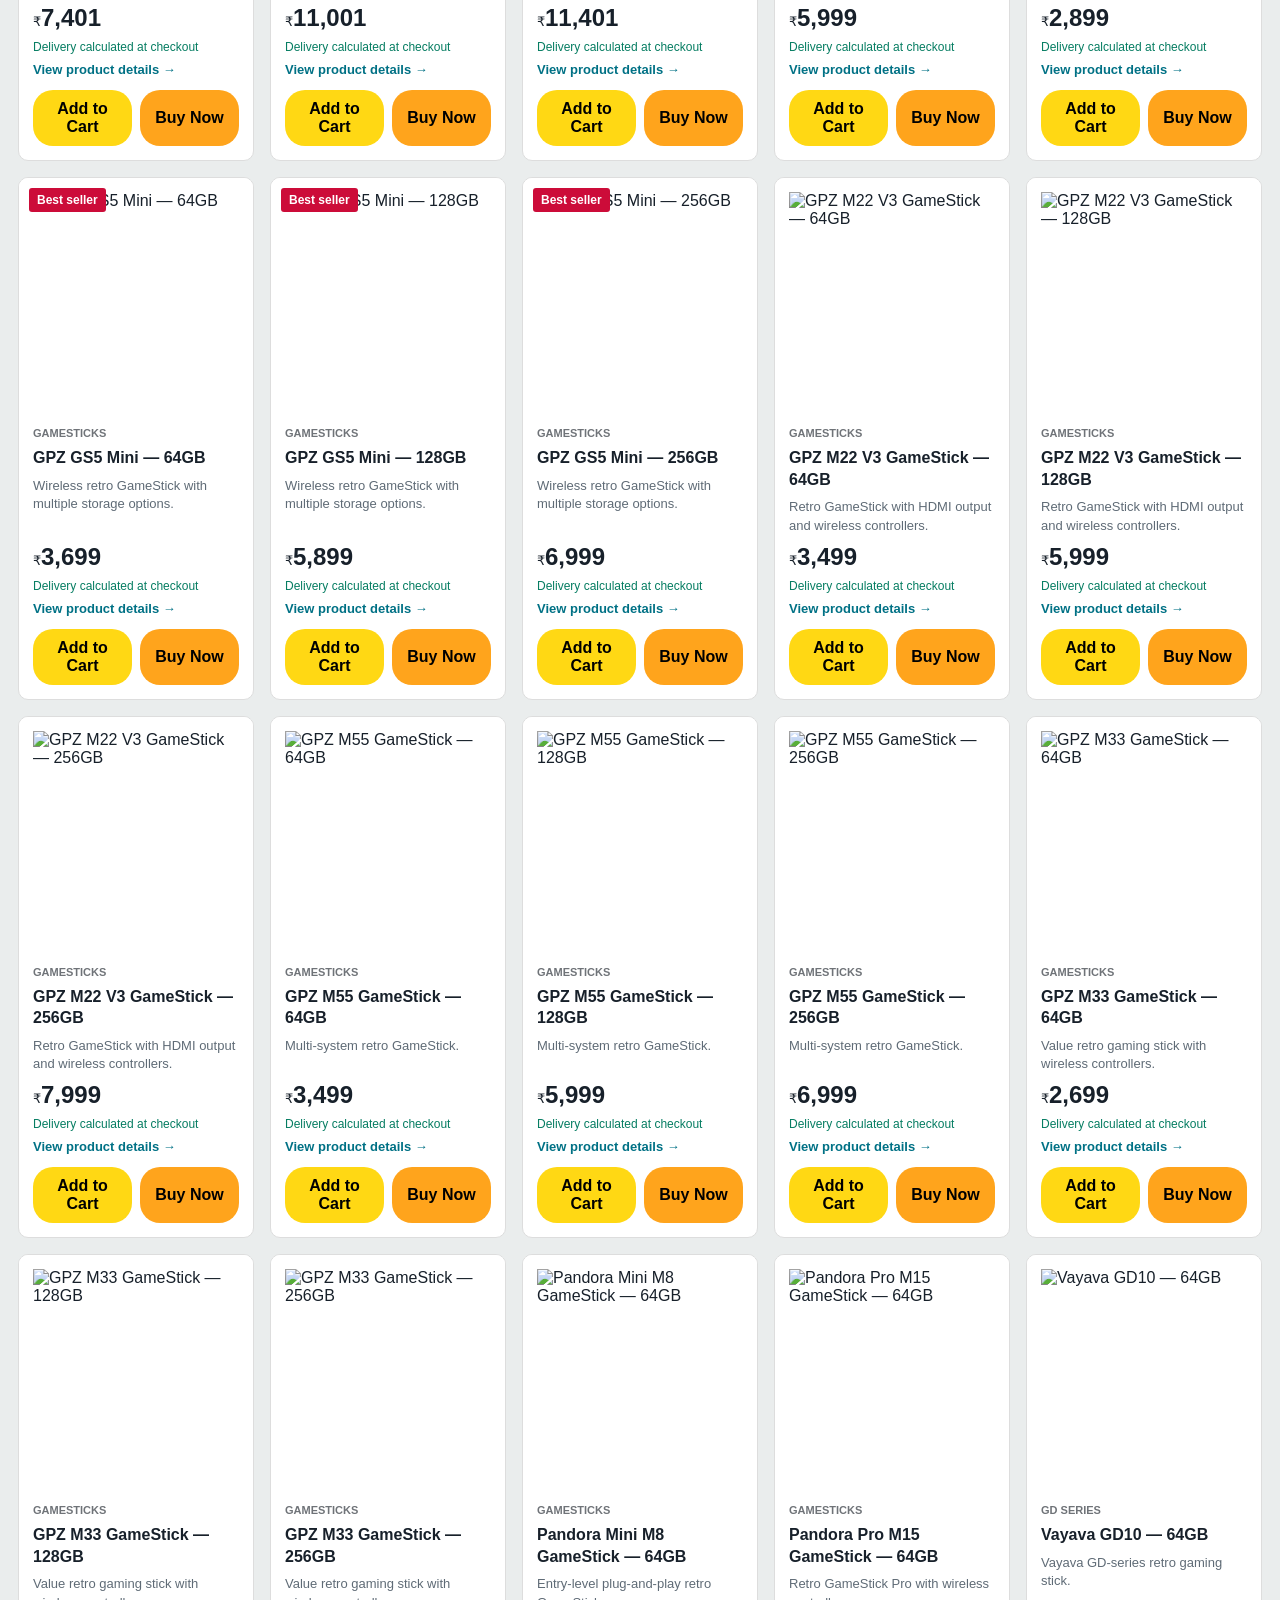
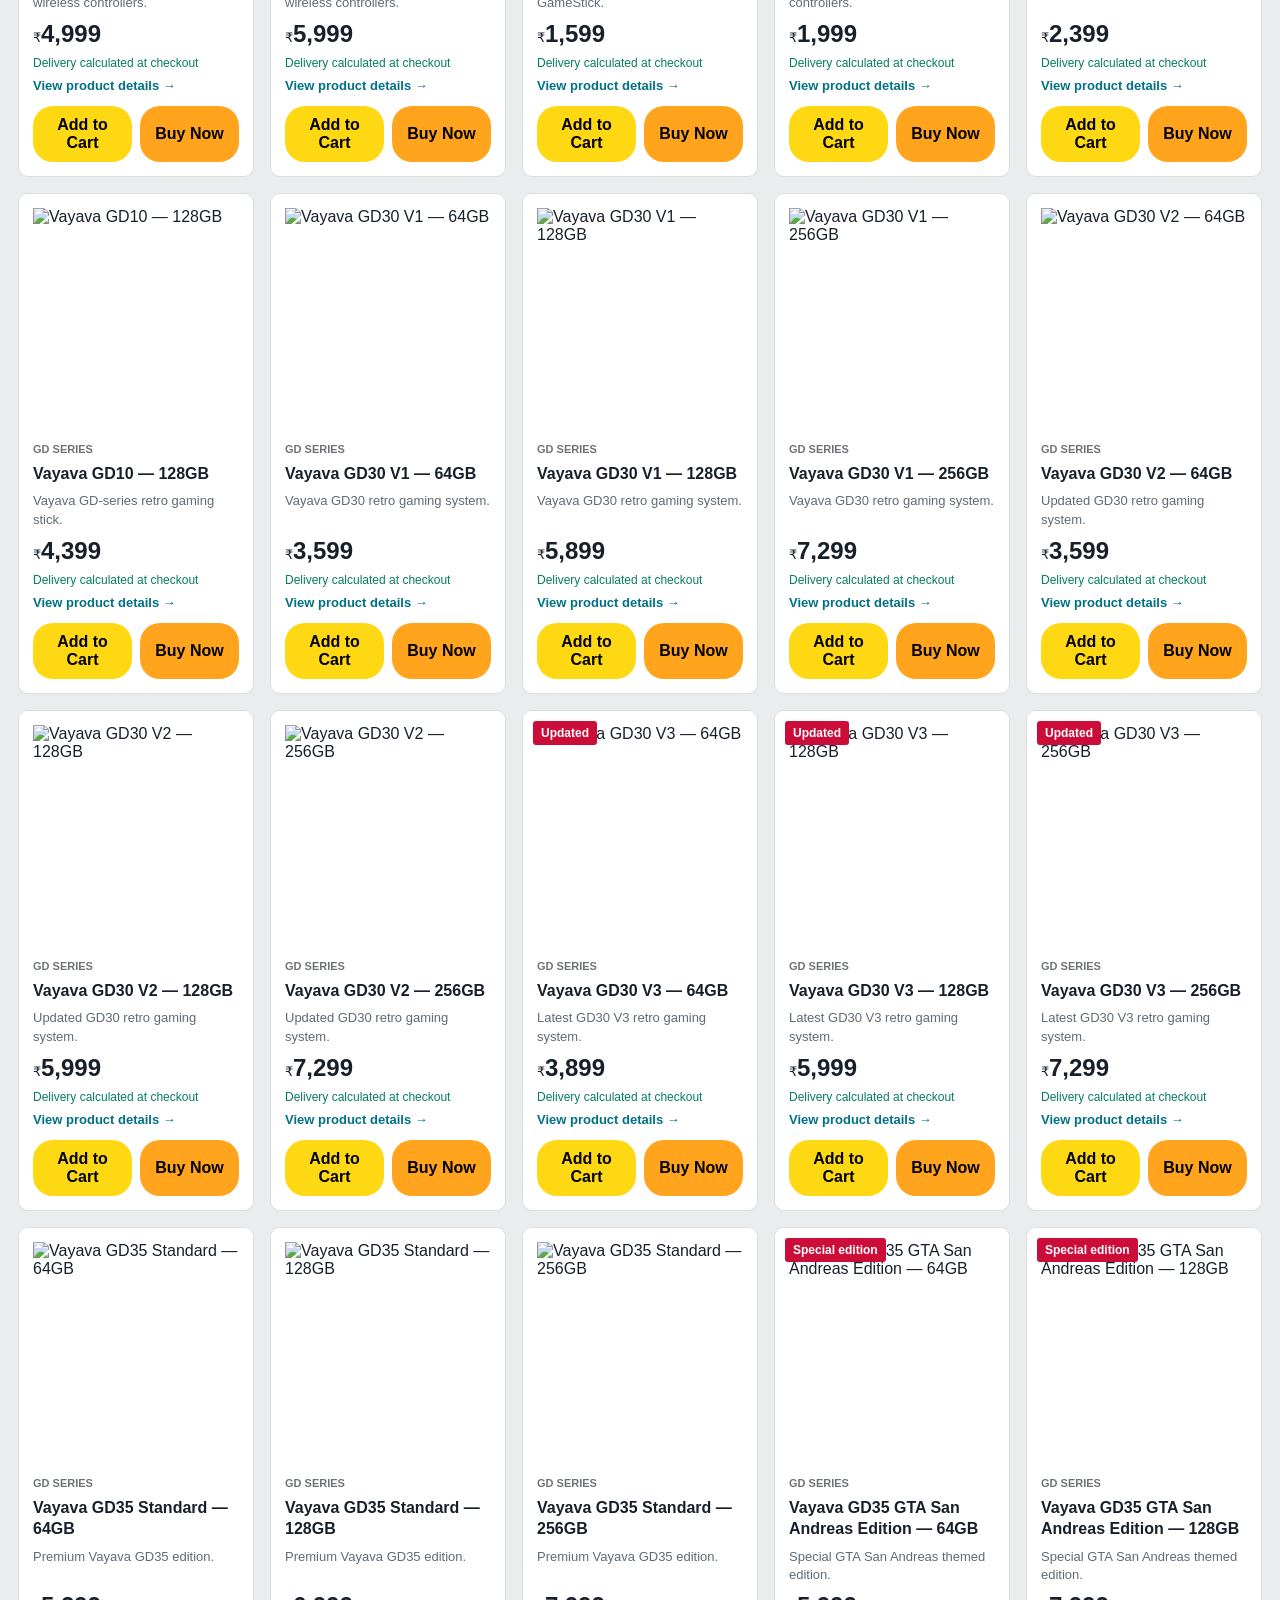
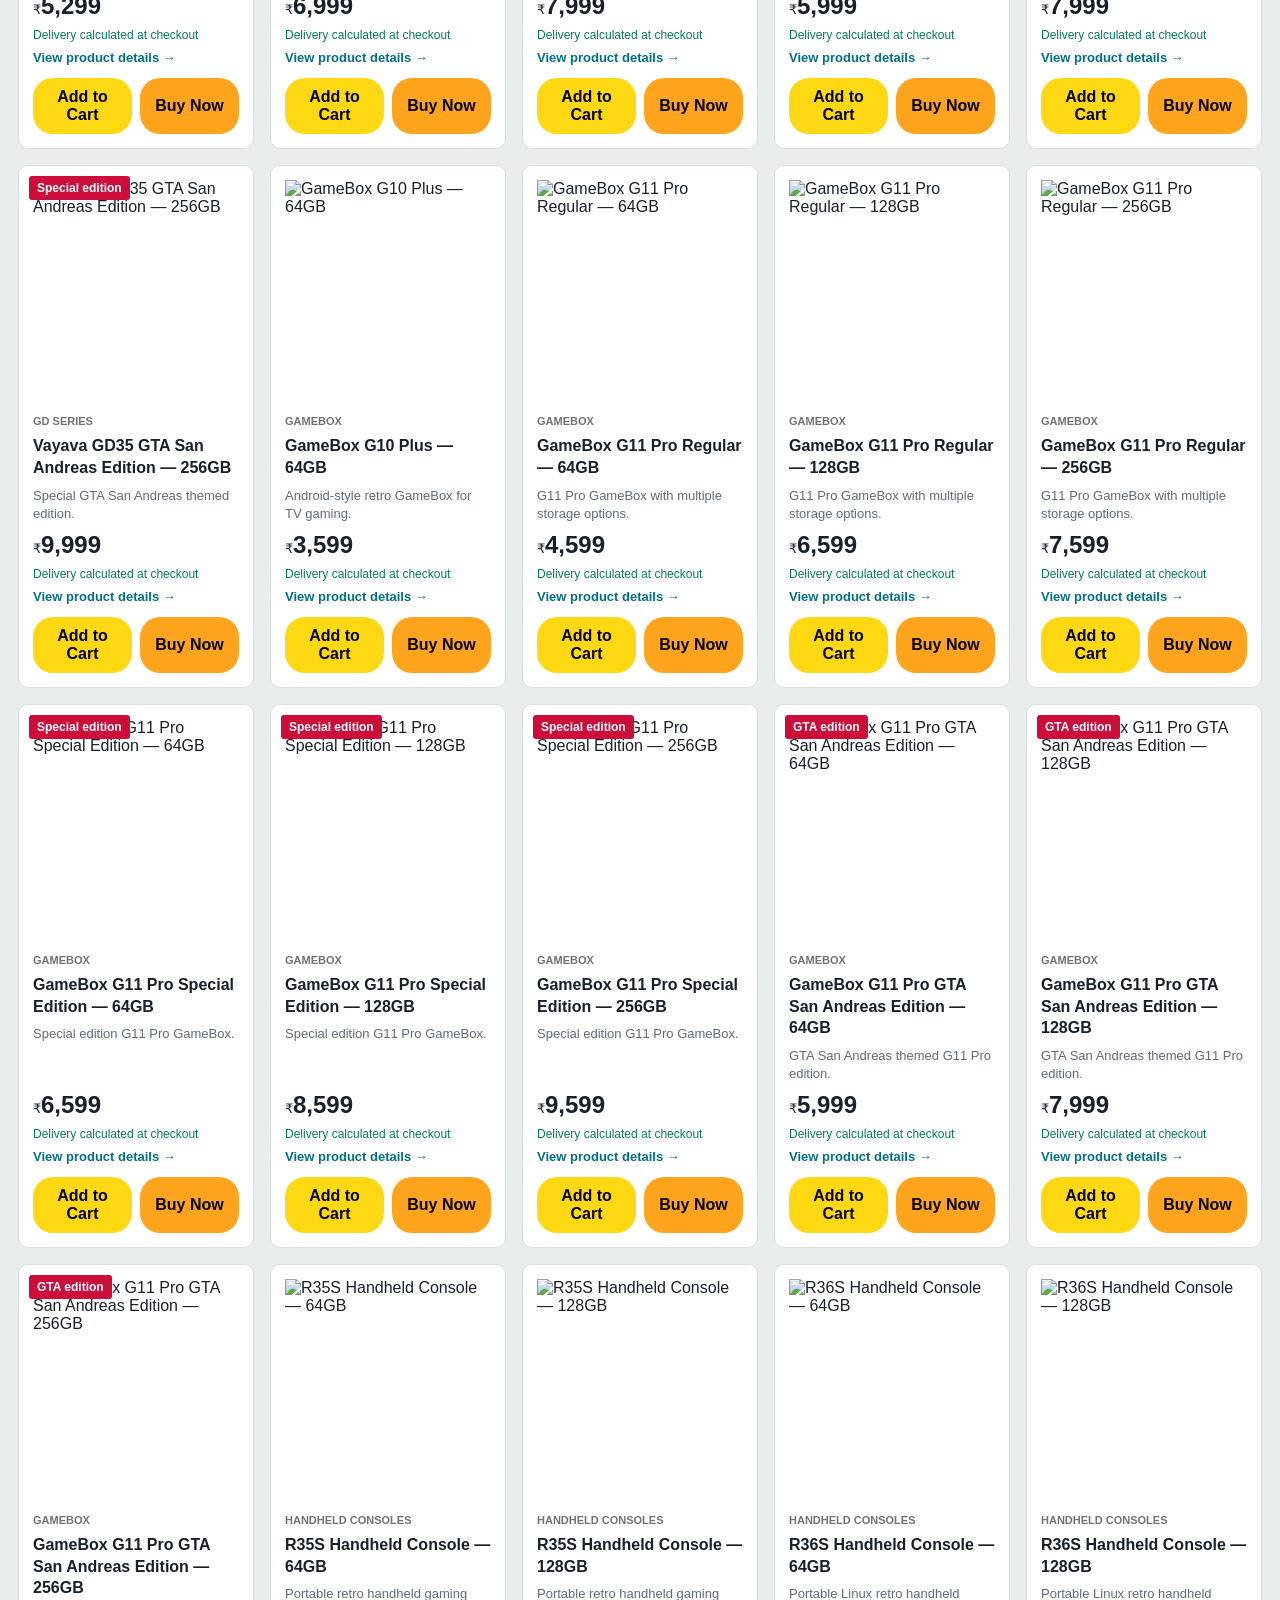
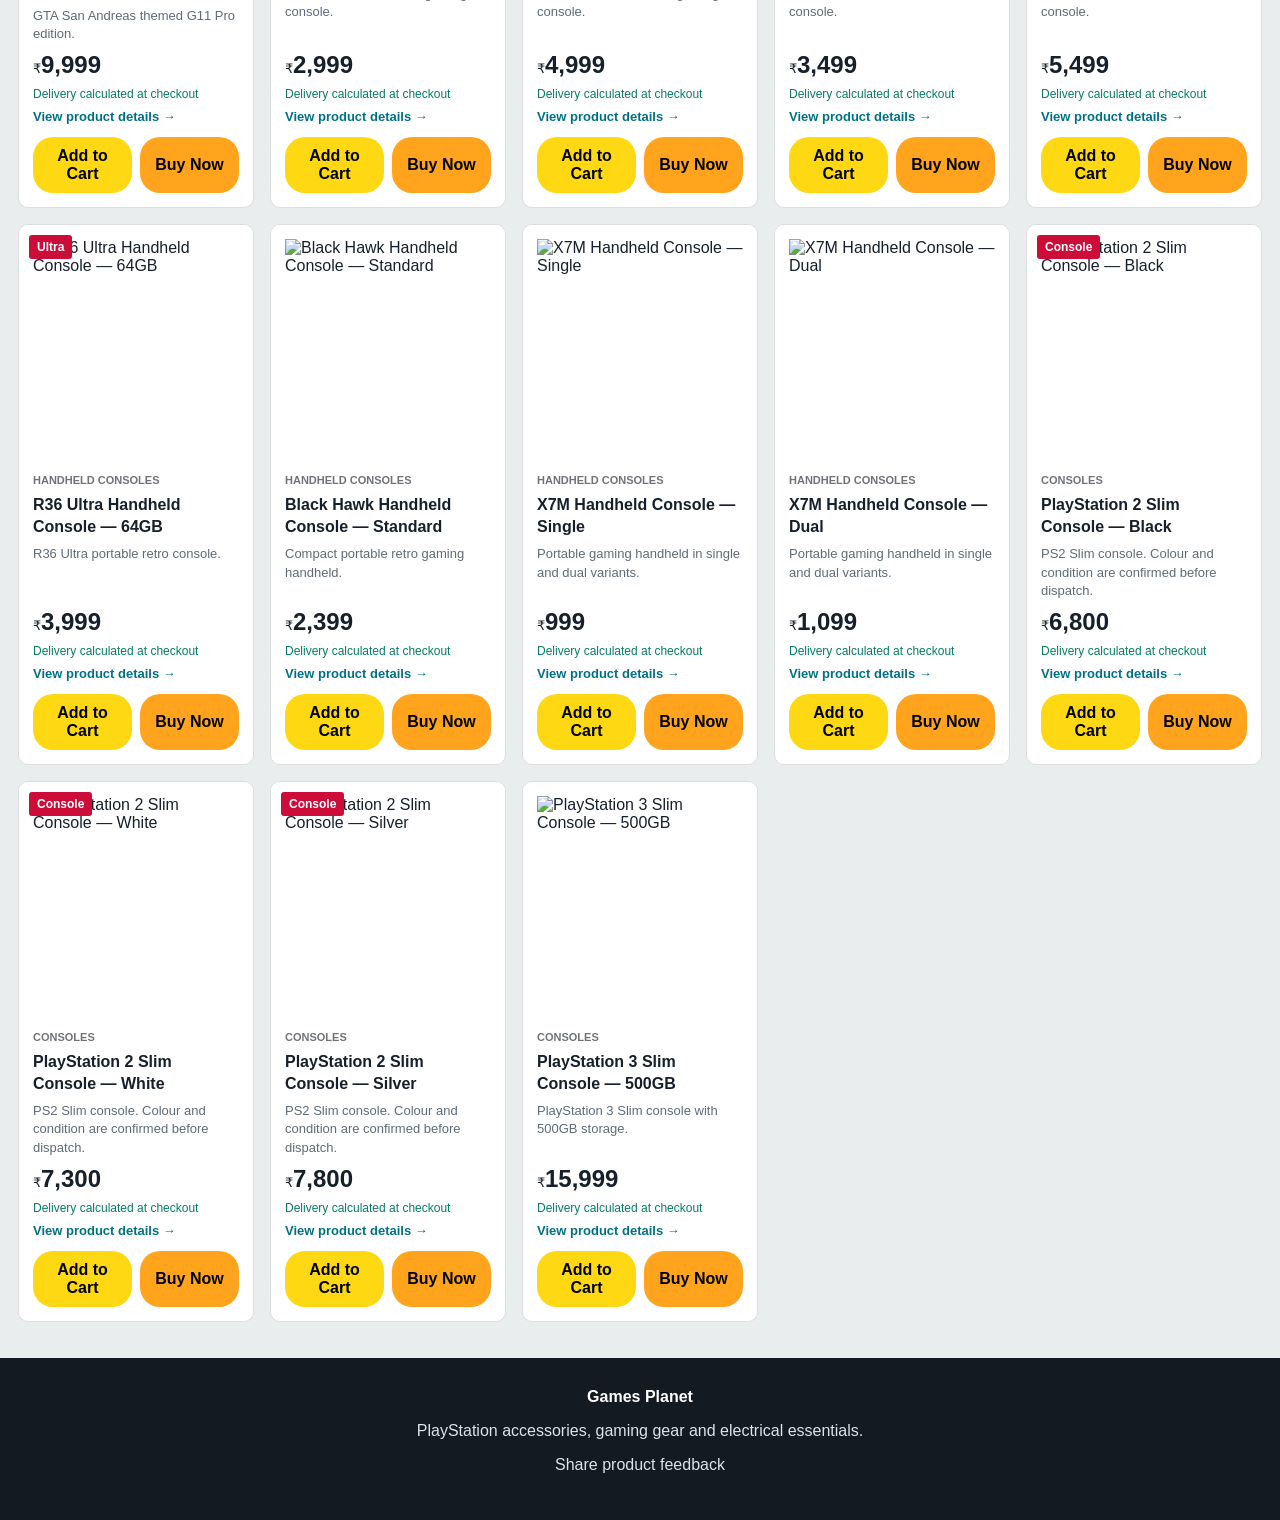
==== commit 8e6f1ad9: "Add files via upload" ====
--- a/index.html
+++ b/index.html
@@ -5,4 +5,4 @@
 <section class="trust"><div><b>✓ Tested catalogue</b><span>Clear compatibility and product details</span></div><div><b>🔒 Prepaid checkout</b><span>Review quantity and delivery before ordering</span></div><div><b>☎ WhatsApp support</b><span>Order confirmation on 79836 24797</span></div></section>
 <main class="shell" id="catalogue"><div class="section-head"><div><h2 id="sectionTitle">All products</h2><span id="resultCount"></span></div></div><div class="grid" id="productGrid"></div></main>
 <div class="toast" id="toast">Added to cart</div><footer class="footer"><b>Games Planet</b><p>PlayStation accessories, gaming gear and electrical essentials.</p><p><a href="feedback.html">Share product feedback</a></p></footer>
-<script src="products.js"></script><script src="store.js"></script></body></html>
+<script src="products.js"></script><script src="catalog-extra.js"></script><script src="store.js"></script></body></html>
--- a/store.css
+++ b/store.css
@@ -10,3 +10,6 @@
 
 .product-link:hover{color:#c45500}.details-link{color:#007185;font-size:13px;font-weight:700}.details-link:hover{text-decoration:underline}.product-page{max-width:1500px;margin:0 auto;padding:18px}.breadcrumbs{font-size:13px;color:#565959;margin:4px 0 18px}.breadcrumbs a{color:#007185}.product-main{display:grid;grid-template-columns:minmax(420px,1.2fr) minmax(320px,1fr) 300px;gap:30px;background:#fff;border:1px solid #ddd;border-radius:10px;padding:24px}.gallery{display:grid;grid-template-columns:68px minmax(0,1fr);gap:16px;min-width:0}.thumbs{display:flex;flex-direction:column;gap:10px}.thumbs button{width:64px;height:64px;background:#fff;border:1px solid #a2a6ac;border-radius:7px;padding:4px;cursor:pointer}.thumbs button.active,.thumbs button:hover{border:2px solid #e77600;box-shadow:0 0 0 2px #ffb74d55}.thumbs img{width:100%;height:100%;object-fit:contain}.main-photo{min-height:470px;display:grid;place-items:center;overflow:hidden}.main-photo img{width:100%;height:470px;object-fit:contain;transition:transform .25s}.main-photo:hover img{transform:scale(1.08)}.product-copy h1{font-size:28px;line-height:1.25;margin:7px 0 8px}.rating-note{font-size:14px;color:#007185}.detail-price{font-size:32px;font-weight:500;margin:12px 0}.detail-price small{font-size:16px;vertical-align:top}.tax-note{font-size:13px;color:#565959}.lead{font-size:16px;line-height:1.55}.feature-list{list-style:none;padding:0;display:grid;gap:9px}.feature-list li{line-height:1.45}.buy-box{border:1px solid #d5d9d9;border-radius:9px;padding:18px;height:max-content;box-shadow:0 0 0 1px #00000005}.buy-box p{font-size:14px;line-height:1.45}.stock{color:#007600;font-size:18px!important}.detail-action{width:100%;border:0;border-radius:22px;padding:12px;margin-top:10px;font-weight:800;cursor:pointer}.detail-cart-link{display:block;text-align:center;color:#007185;margin:14px}.policy-box{border-top:1px solid #eee;padding-top:14px;color:#b12704}.policy-box b,.policy-box span{display:block}.policy-box span{font-size:12px;color:#565959;margin-top:5px}.product-alert{background:#fff4e5;border-left:4px solid #ff9900;padding:11px;font-size:13px;margin-top:15px}.trust-badges{display:grid;grid-template-columns:repeat(4,1fr);gap:1px;margin:20px 0;background:#ddd;border:1px solid #ddd;border-radius:10px;overflow:hidden}.trust-badges div{background:#fff;padding:20px;text-align:center}.trust-badges i{width:50px;height:50px;border-radius:50%;display:grid;place-items:center;margin:0 auto 10px;background:#e7f5ef;color:#067d62;font-style:normal;font-weight:900}.trust-badges b,.trust-badges span{display:block}.trust-badges span{color:#565959;font-size:12px;margin-top:4px}.detail-sections{display:grid;grid-template-columns:1fr 1fr;gap:20px;margin:20px 0}.detail-sections h2,.reviews-section h2{margin-top:0}.detail-sections p{line-height:1.65}.spec-table{width:100%;border-collapse:collapse;font-size:14px}.spec-table th,.spec-table td{padding:11px;border-bottom:1px solid #eee;text-align:left;vertical-align:top}.spec-table th{width:38%;background:#f7f7f7}.reviews-section{margin:20px 0}.reviews-head{display:flex;justify-content:space-between;align-items:center;gap:16px}.feedback-button{background:#ffd814;border-radius:20px;padding:10px 18px;font-weight:700}.review{border-top:1px solid #eee;padding:18px 0}.review p{line-height:1.55}.stars{color:#de7921;letter-spacing:1px}.verified{color:#067d62;font-size:12px;font-weight:700;margin-left:7px}.review-empty{background:#f7fafa;border-radius:8px;padding:24px;margin-top:16px}.review-rule{font-size:12px;color:#565959;border-top:1px solid #eee;padding-top:15px}.related-wrap{padding-top:0}.related-grid{grid-template-columns:repeat(5,1fr)}.compact-card .photo{height:180px}.feedback-shell{max-width:800px;margin:30px auto;padding:0 18px}.feedback-panel{padding:28px}.feedback-panel h1{font-size:32px}.consent{display:flex;gap:8px;align-items:flex-start;font-weight:400!important;line-height:1.4}.success-box{background:#e7f5ef;border-left:5px solid #067d62;padding:20px;margin-top:20px}.dashboard-shell{max-width:1100px;margin:20px auto 50px;padding:0 18px}.dashboard-warning{background:#fff4e5;border-left:4px solid #ff9900;padding:12px}.dashboard-tabs{display:flex;gap:8px;margin:18px 0}.dashboard-tabs button{border:1px solid #8d9096;background:#fff;border-radius:18px;padding:9px 18px;cursor:pointer}.dashboard-tabs button.active{background:#232f3e;color:#fff}.review-queue{display:grid;gap:16px}.moderation-top{display:flex;justify-content:space-between;gap:15px}.moderation-top h2{font-size:18px;margin:8px 0}.status-pill{font-size:11px;font-weight:800;text-transform:uppercase;padding:4px 8px;border-radius:12px;background:#eee}.status-pill.approved{background:#d9f2e7;color:#067d62}.status-pill.rejected{background:#fde2e7;color:#b12704}.moderation-card dl{display:grid;grid-template-columns:110px 1fr;gap:5px;font-size:13px}.moderation-card dt{font-weight:700}.moderation-card dd{margin:0}.moderation-actions{display:flex;gap:8px;flex-wrap:wrap;margin-top:15px}.moderation-actions button{border:1px solid #888;background:#fff;border-radius:18px;padding:8px 14px;cursor:pointer}.moderation-actions .approve{background:#067d62;color:#fff;border-color:#067d62}.moderation-actions .danger{color:#b12704}
 @media(max-width:1100px){.product-main{grid-template-columns:1fr 1fr}.buy-box{grid-column:2}.related-grid{grid-template-columns:repeat(4,1fr)}}@media(max-width:760px){.product-main{grid-template-columns:1fr;padding:15px}.buy-box{grid-column:auto}.main-photo,.main-photo img{height:360px;min-height:360px}.detail-sections{grid-template-columns:1fr}.trust-badges{grid-template-columns:1fr 1fr}.related-grid{grid-template-columns:repeat(2,1fr)}.reviews-head{align-items:flex-start;flex-direction:column}}@media(max-width:480px){.gallery{grid-template-columns:1fr}.thumbs{flex-direction:row;order:2}.main-photo,.main-photo img{height:300px;min-height:300px}.product-copy h1{font-size:23px}.trust-badges{grid-template-columns:1fr}.spec-table th,.spec-table td{display:block;width:100%}.spec-table th{padding-bottom:4px}.spec-table td{padding-top:6px}.feedback-panel{padding:18px}}
+
+.checkout-page{background:#f3f3f3}.checkout-topbar{position:relative}.checkout-security{margin-left:auto;color:#d8e0e7;font-weight:700}.checkout-progress{max-width:760px;margin:24px auto;display:flex;align-items:center;justify-content:center;padding:0 18px;color:#687078}.checkout-progress span{display:flex;align-items:center;gap:7px;white-space:nowrap;font-size:13px;font-weight:700}.checkout-progress b{width:28px;height:28px;border-radius:50%;display:grid;place-items:center;background:#d5d9d9;color:#48535e}.checkout-progress .done b{background:#067d62;color:#fff}.checkout-progress .active{color:#c45500}.checkout-progress .active b{background:#ffb000;color:#111}.checkout-progress i{height:2px;background:#c9cdd1;flex:1;max-width:100px;margin:0 10px}.amazon-checkout{max-width:1450px;margin:0 auto 60px;padding:0 18px;display:grid;grid-template-columns:minmax(0,1fr) 390px;gap:22px;align-items:start}.checkout-content{display:grid;gap:18px}.checkout-card{background:#fff;border:1px solid #d5d9d9;border-radius:10px;padding:22px;box-shadow:0 1px 2px #0000000d}.step-title{display:flex;gap:14px;align-items:flex-start;margin-bottom:18px}.step-title>span{min-width:32px;height:32px;border-radius:50%;display:grid;place-items:center;background:#232f3e;color:#fff;font-weight:900}.step-title h2{margin:1px 0 4px;font-size:22px}.step-title p{margin:0;color:#565959;font-size:13px}.pin-field small{font-size:12px;color:#687078}.pin-field .pin-ok{color:#067d62;font-weight:700}.pin-field .pin-error{color:#b12704;font-weight:700}.eta-panel{margin-top:18px;display:grid;grid-template-columns:repeat(3,1fr);border:1px solid #b7d9ce;border-radius:9px;overflow:hidden;background:#f3fbf7}.eta-panel>div{padding:16px;display:grid;grid-template-columns:auto 1fr;column-gap:9px;align-items:center;border-right:1px solid #cfe5dd}.eta-panel>div:last-child{border:0}.eta-panel span{grid-row:1/3;font-size:24px}.eta-panel b{font-size:17px}.eta-panel small{font-size:11px;color:#56636c;line-height:1.4}.payment-mode-grid{display:grid;grid-template-columns:1fr 1fr;gap:13px}.payment-mode{position:relative;border:1px solid #a7adb2;border-radius:9px;padding:16px;display:grid;grid-template-columns:auto auto 1fr;align-items:center;gap:12px;cursor:pointer;background:#fff}.payment-mode.selected{border:2px solid #e77600;background:#fffaf0;box-shadow:0 0 0 2px #ffb74d33}.payment-mode input{width:auto}.payment-mode div{display:flex;flex-direction:column;gap:3px}.payment-mode small{color:#565959}.payment-mode em{position:absolute;right:10px;top:9px;background:#067d62;color:#fff;padding:3px 7px;border-radius:10px;font-size:10px;font-style:normal}.pay-icon{width:42px;height:42px;border-radius:50%;display:grid;place-items:center;background:#e8edf2;font-size:20px;font-weight:900}.cod-rule{margin-top:12px;background:#f7fafa;padding:10px;border-radius:6px;font-size:13px;color:#565959}.checkout-delivery{grid-template-columns:repeat(3,1fr)}.checkout-delivery .delivery-option{margin:0;cursor:pointer}.checkout-delivery .delivery-option.selected{border:2px solid #e77600;background:#fffaf0}.checkout-delivery .delivery-option input{width:auto}.checkout-delivery .delivery-option span{display:flex;flex-direction:column;gap:3px}.checkout-delivery small{color:#565959}.courier-field{margin-top:15px;max-width:440px}.checkout-sidebar{position:sticky;top:18px}.order-final{padding:22px}.order-final>h2{margin-top:0}.order-final .checkout-items{max-height:350px}.order-total{font-size:20px}.pay-now-summary{background:#fff4e5;border-radius:8px;padding:14px;margin:12px 0;display:flex;flex-wrap:wrap;justify-content:space-between;align-items:center;gap:5px}.pay-now-summary strong{font-size:24px;color:#b12704}.pay-now-summary small{flex-basis:100%;color:#565959;text-align:right}.final-note{font-size:11px;color:#687078;line-height:1.45}.back-to-cart{display:block;text-align:center;color:#007185;margin-top:14px}.upi-layout{display:grid;grid-template-columns:300px 1fr;gap:28px;align-items:center}.qr-box{border:1px solid #d5d9d9;border-radius:12px;padding:16px;text-align:center;background:#fff}.qr-box img{width:240px;height:240px;max-width:100%;object-fit:contain;image-rendering:pixelated}.qr-box b,.qr-box small{display:block}.qr-box b{font-size:25px;margin-top:8px}.qr-box small{color:#565959}.upi-details h3{font-size:30px;margin:12px 0}.secure-pill{display:inline-block;background:#e7f5ef;color:#067d62;border-radius:16px;padding:7px 11px;font-size:12px;font-weight:800}.upi-copy{display:flex;align-items:center;border:1px solid #8d9096;border-radius:7px;overflow:hidden;max-width:430px;background:#fff}.upi-copy code{padding:12px;flex:1;font-size:15px;overflow:auto}.upi-copy button{border:0;border-left:1px solid #8d9096;background:#f0f2f2;padding:12px 16px;font-weight:800;cursor:pointer}.payee{font-size:13px;color:#565959}.upi-open{display:block;text-align:center;max-width:430px;background:#ffd814;color:#111;text-decoration:none}.secondary-payment{width:100%;max-width:430px;background:#fff;border:1px solid #8d9096;border-radius:20px;padding:10px;margin-top:10px;font-weight:700;cursor:pointer}.payment-help{display:block;max-width:430px;color:#687078;margin-top:10px;line-height:1.45}.utr-row{display:grid;grid-template-columns:1fr auto;align-items:end;gap:18px;margin-top:20px;border-top:1px solid #eee;padding-top:18px}.paid-check{display:flex;align-items:center;gap:8px;padding-bottom:12px;font-weight:700}.paid-check input{width:auto}.checkout-qty{margin-top:6px}.checkout-qty button{font-size:16px}.checkout-page .toast{border-left-color:#067d62}
+@media(max-width:1050px){.amazon-checkout{grid-template-columns:1fr}.checkout-sidebar{position:static}.order-final .checkout-items{max-height:none}.upi-layout{grid-template-columns:260px 1fr}.qr-box img{width:210px;height:210px}}@media(max-width:720px){.checkout-security{display:none}.checkout-progress span{font-size:0}.checkout-progress span b{font-size:13px}.checkout-progress .active{font-size:12px}.checkout-card{padding:16px}.eta-panel{grid-template-columns:1fr}.eta-panel>div{border-right:0;border-bottom:1px solid #cfe5dd}.payment-mode-grid,.checkout-delivery{grid-template-columns:1fr}.upi-layout{grid-template-columns:1fr}.qr-box{max-width:320px;margin:auto;width:100%}.utr-row{grid-template-columns:1fr}.paid-check{padding-bottom:0}.amazon-checkout{padding:0 10px}.step-title h2{font-size:19px}}@media(max-width:420px){.checkout-progress .active{font-size:0}.checkout-progress i{margin:0 5px}.checkout-page .header{flex-wrap:nowrap}.checkout-page .brand{font-size:21px}.checkout-page .cart-link span{display:none}}
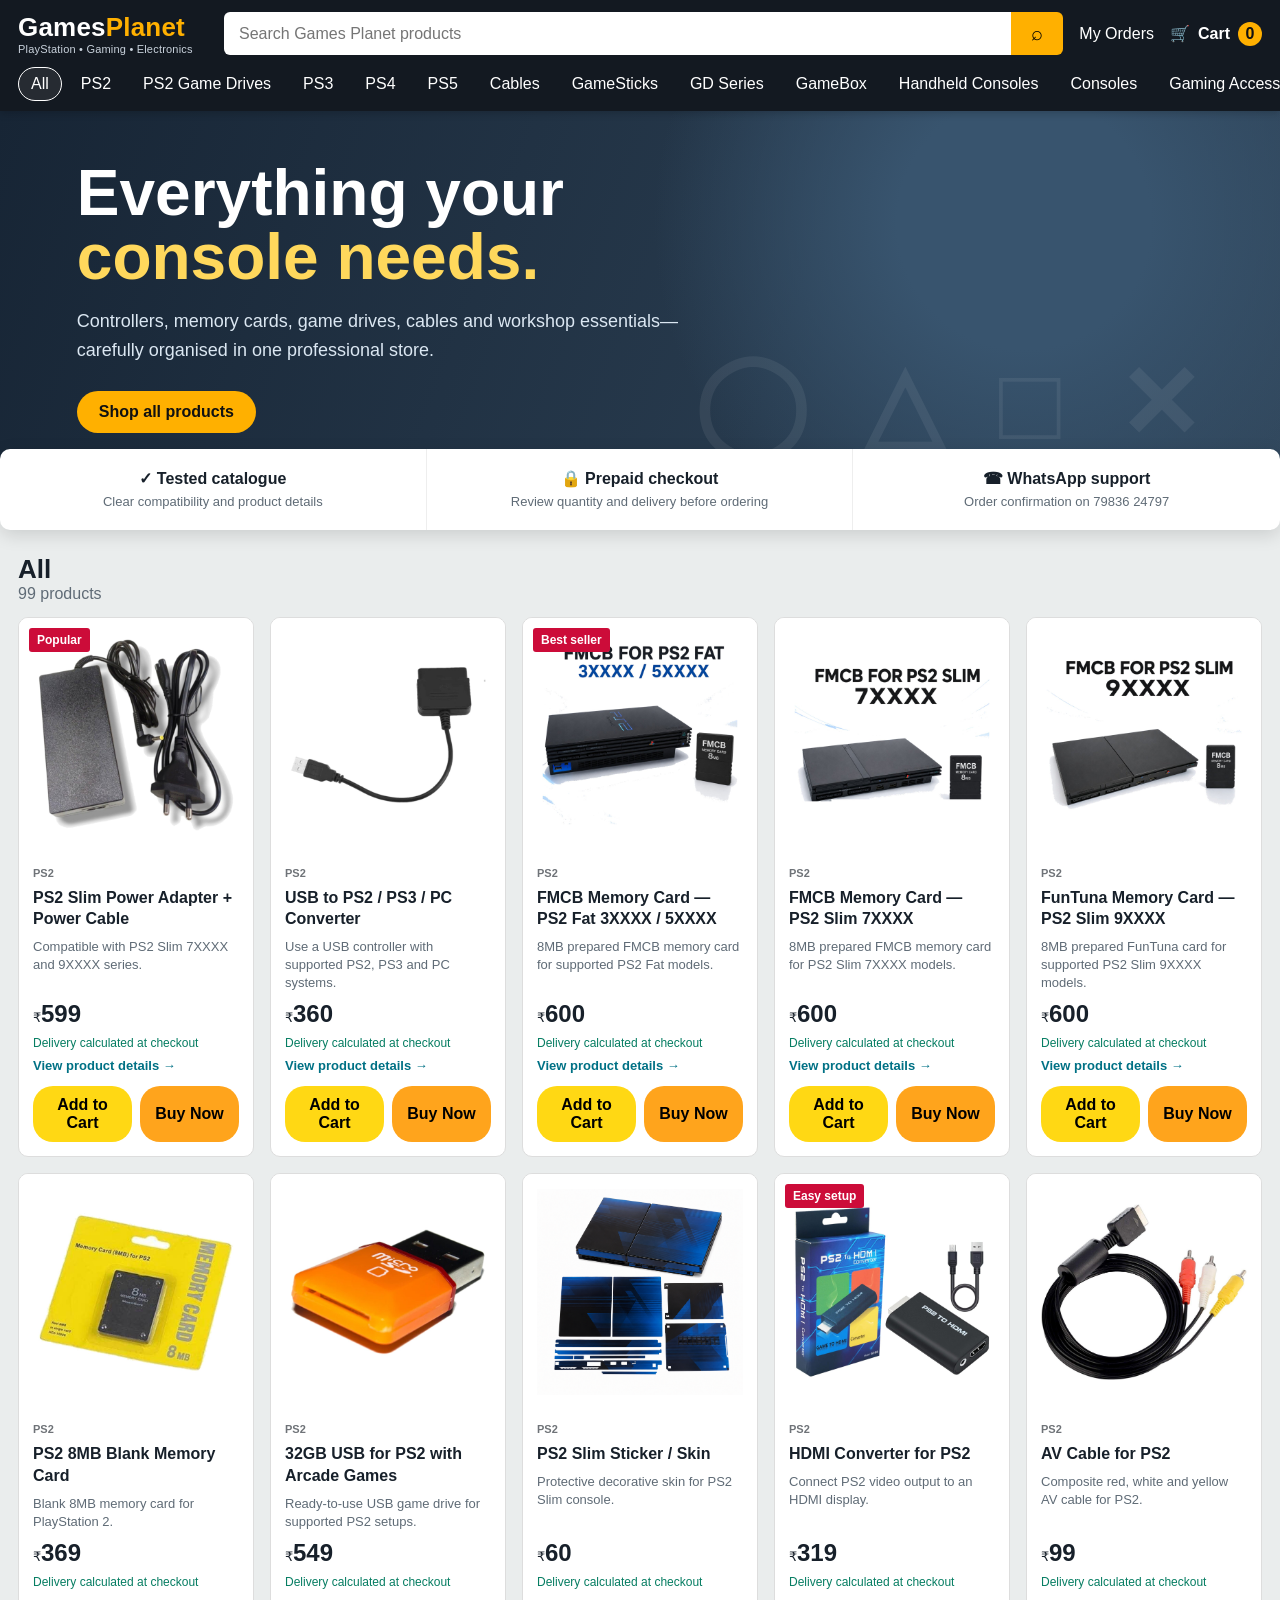
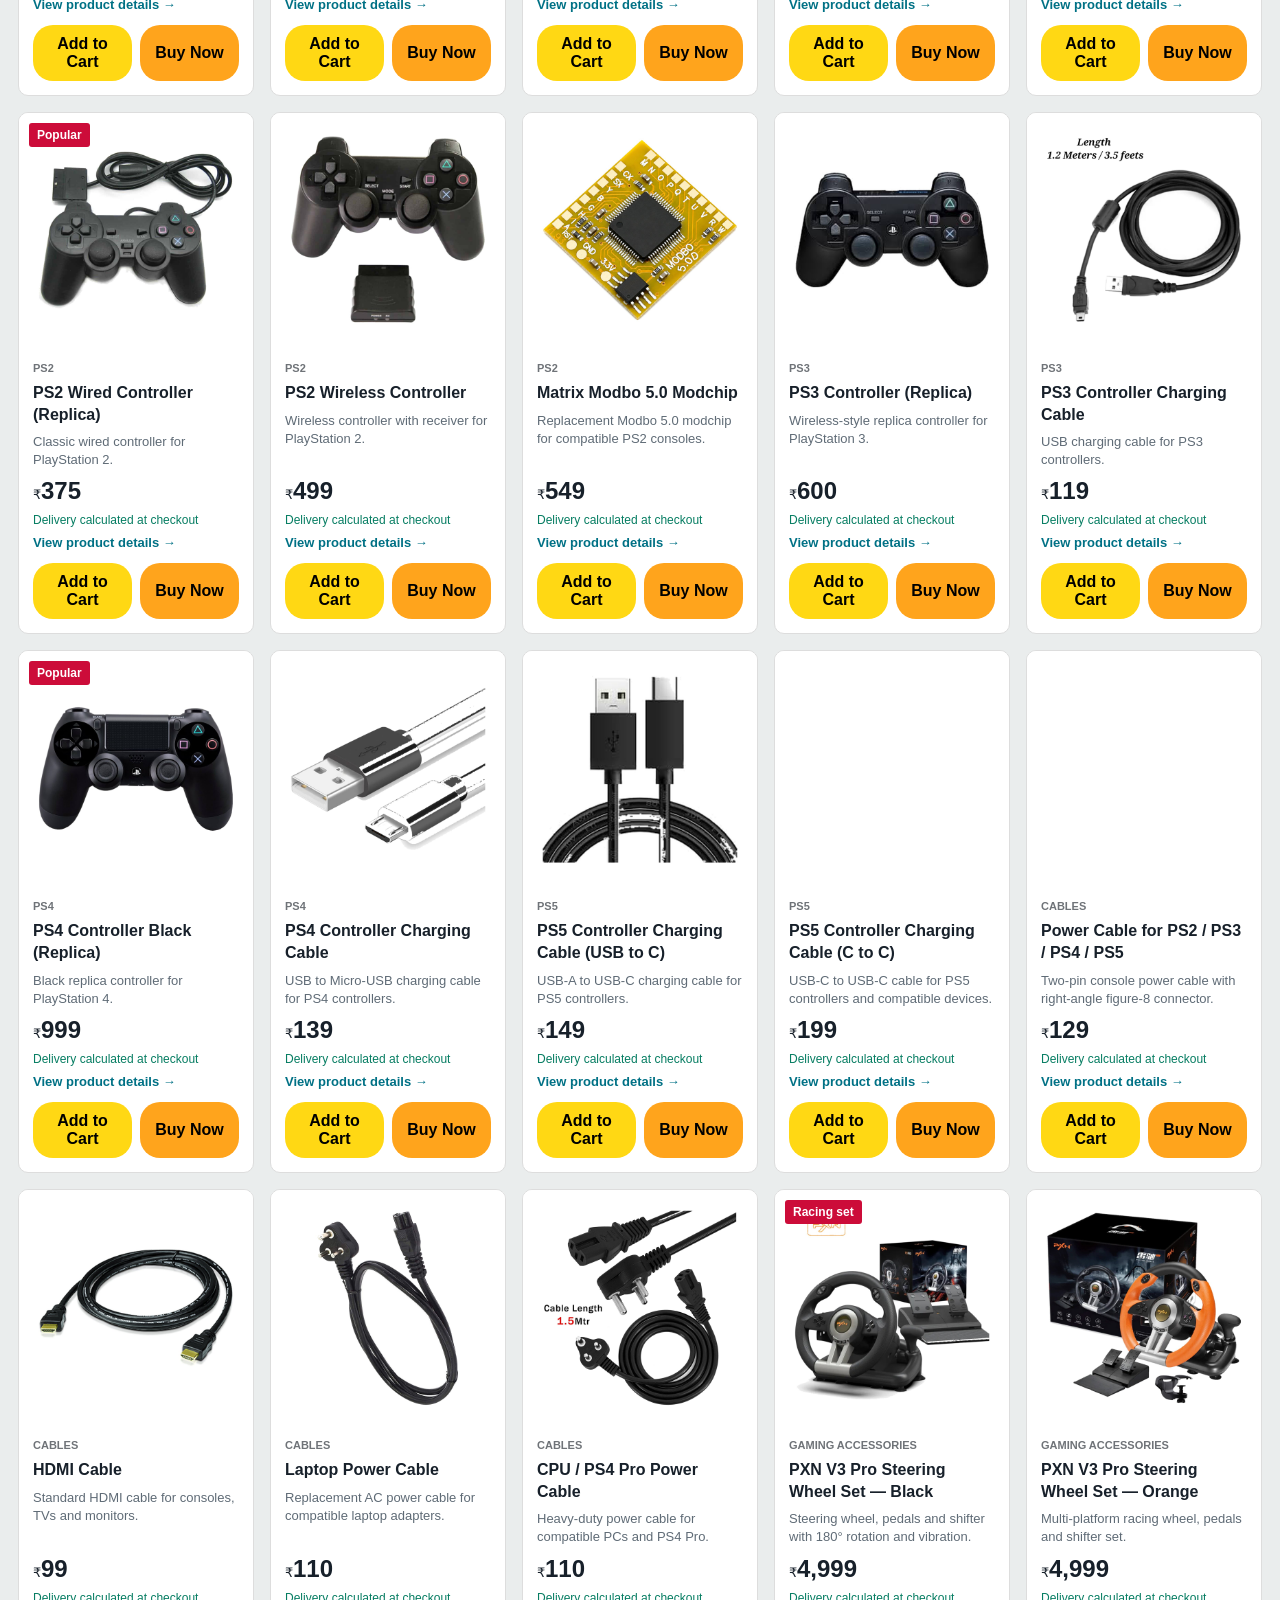
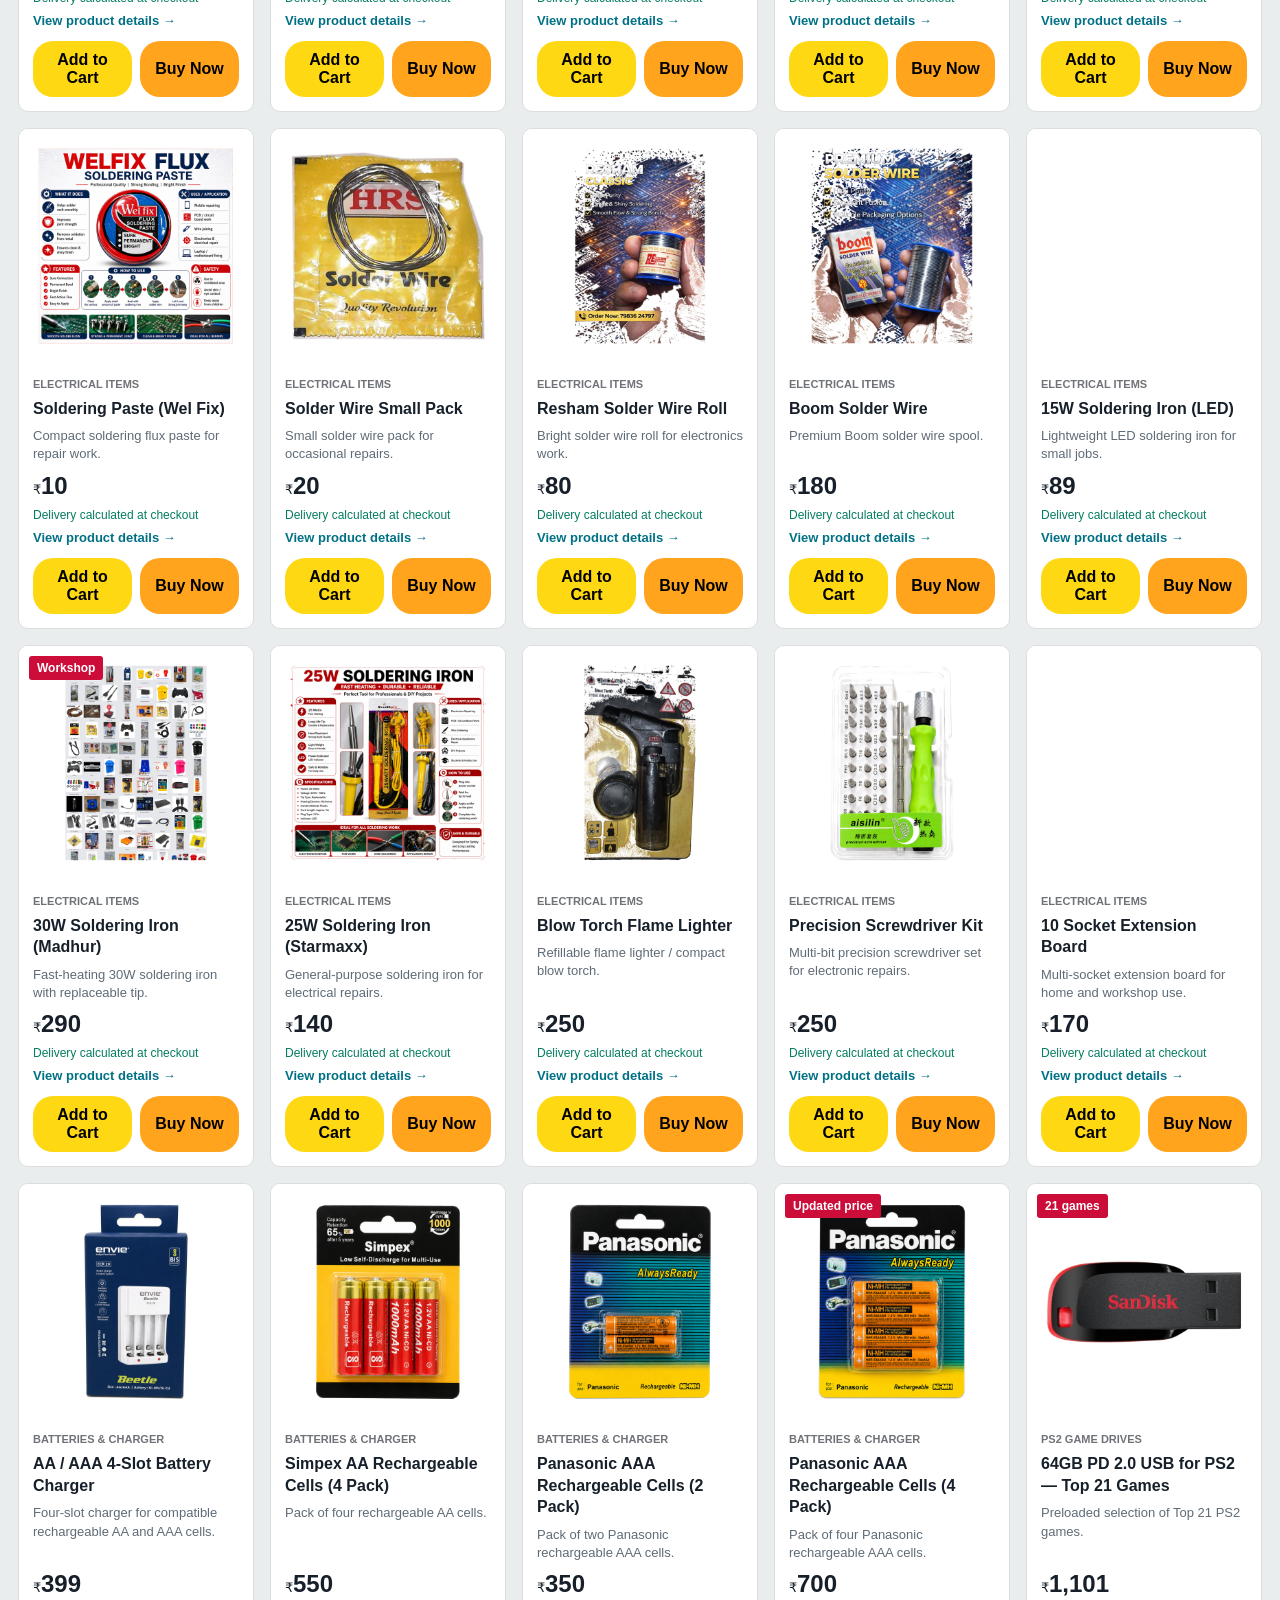
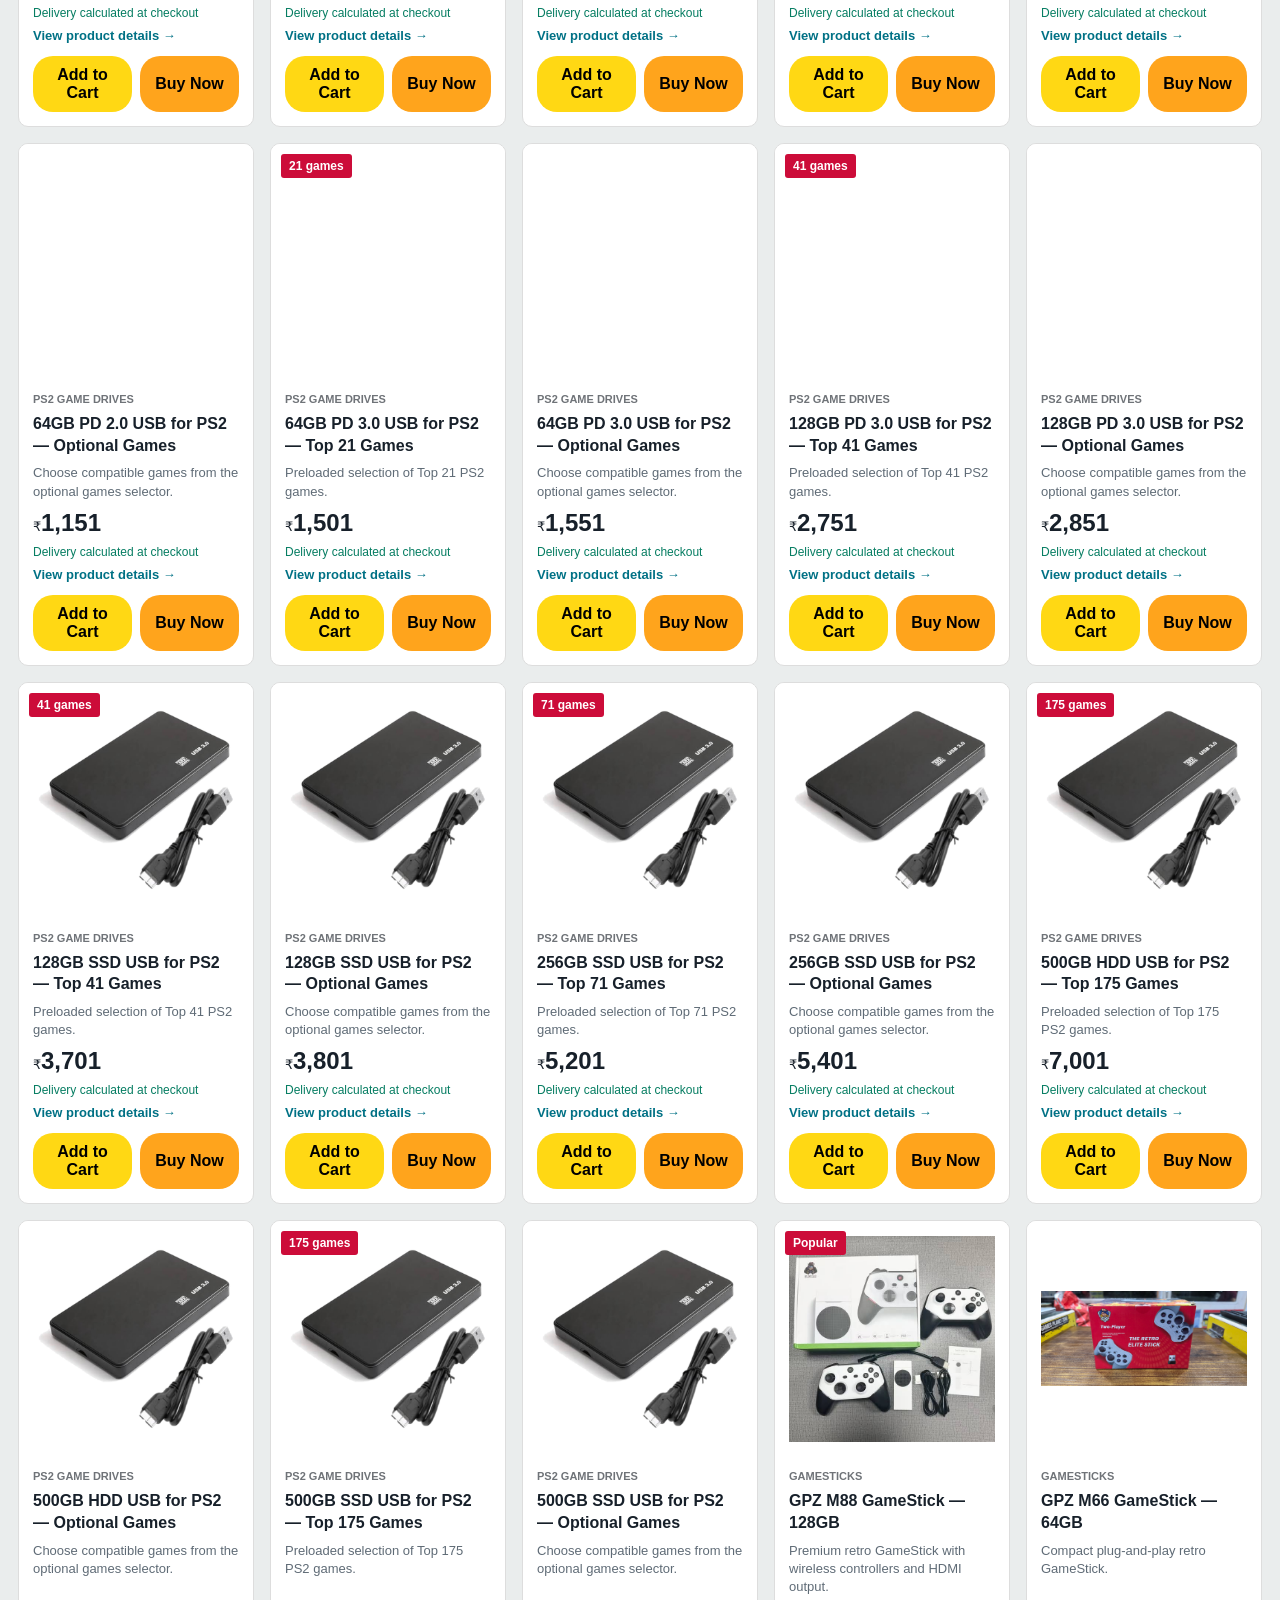
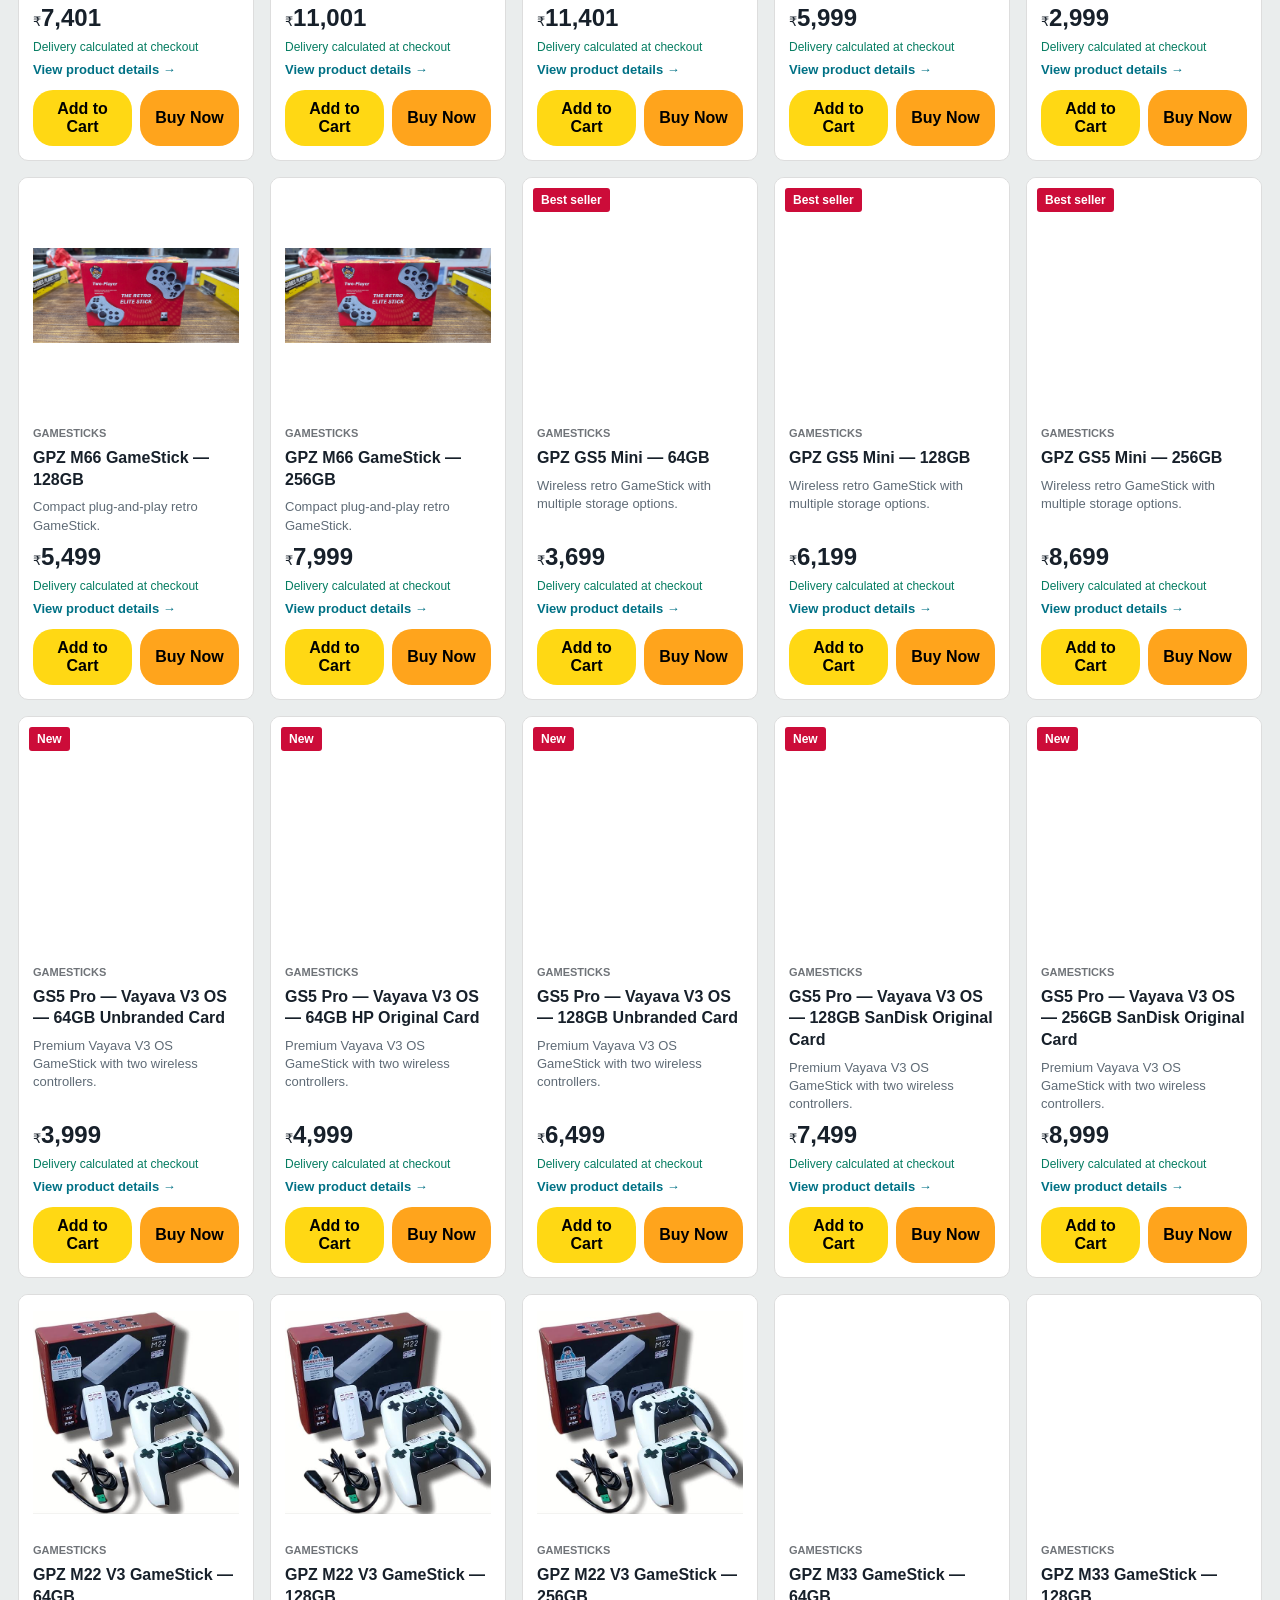
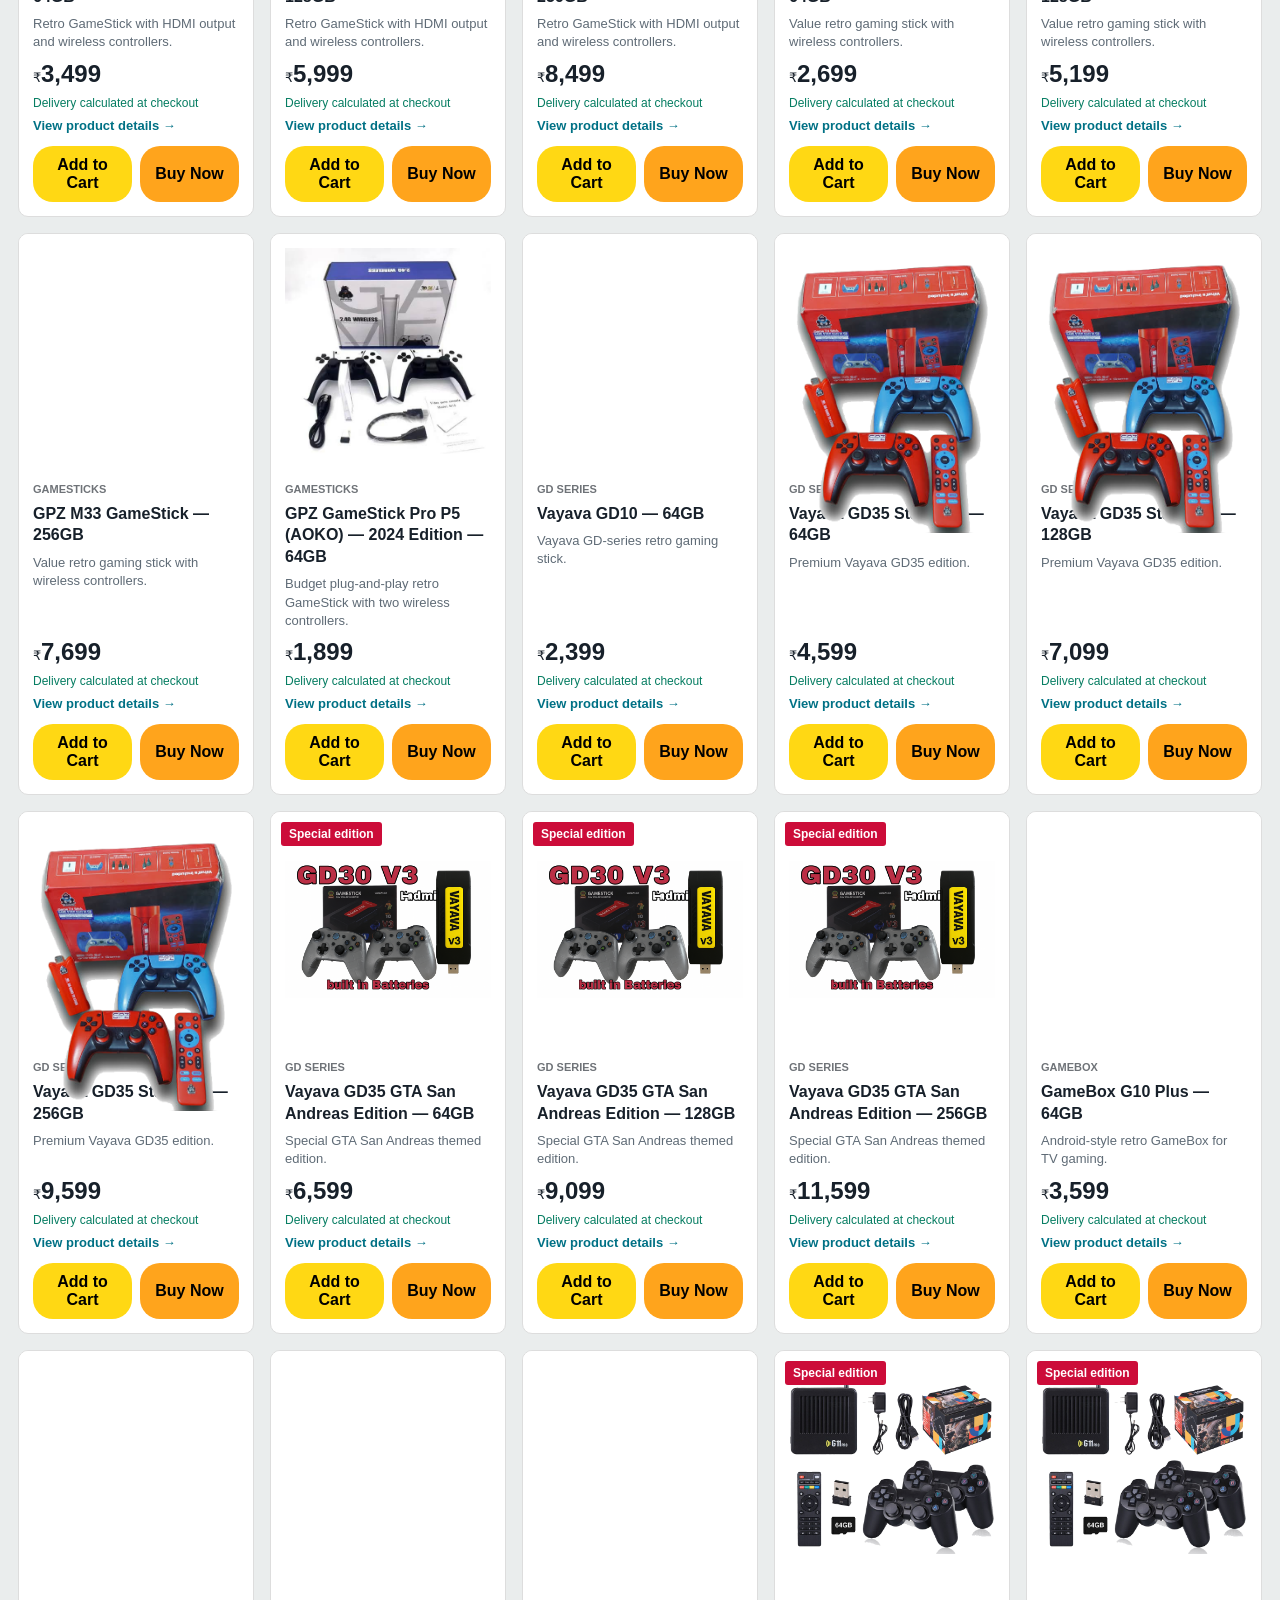
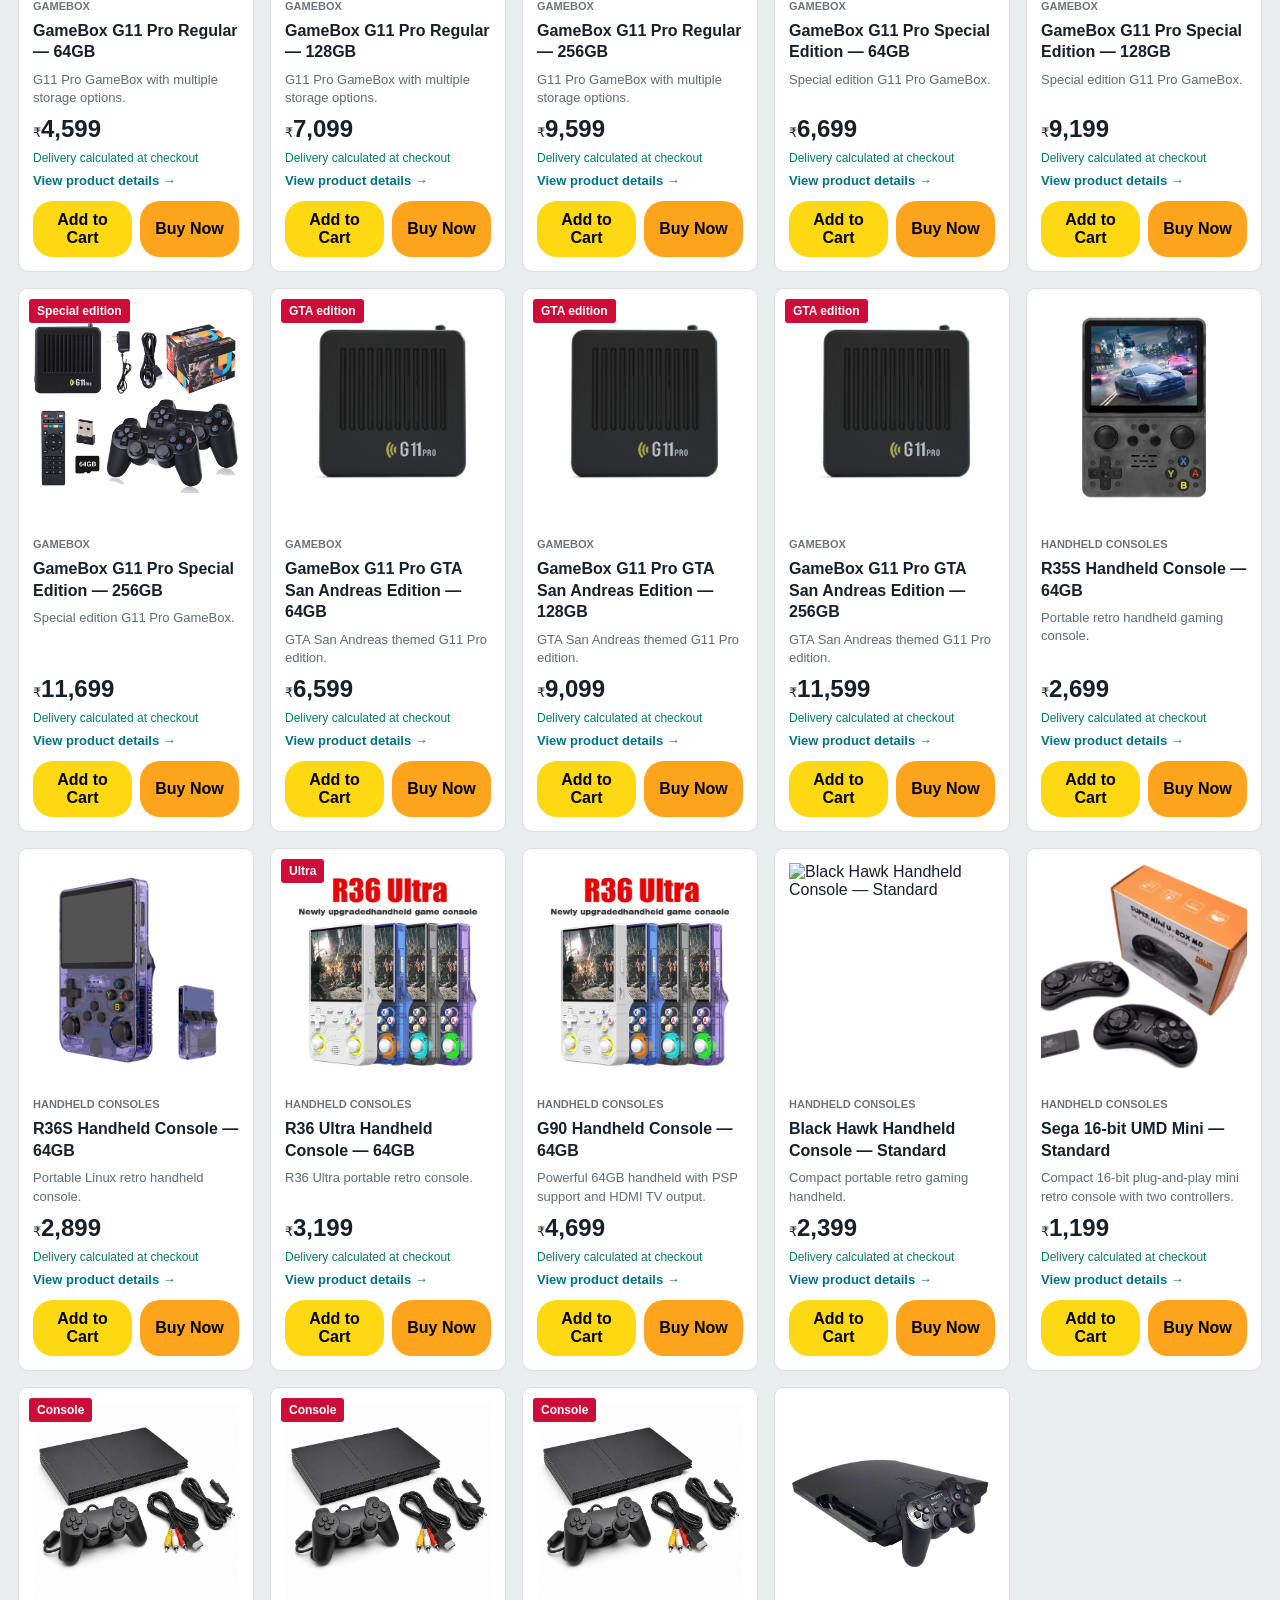
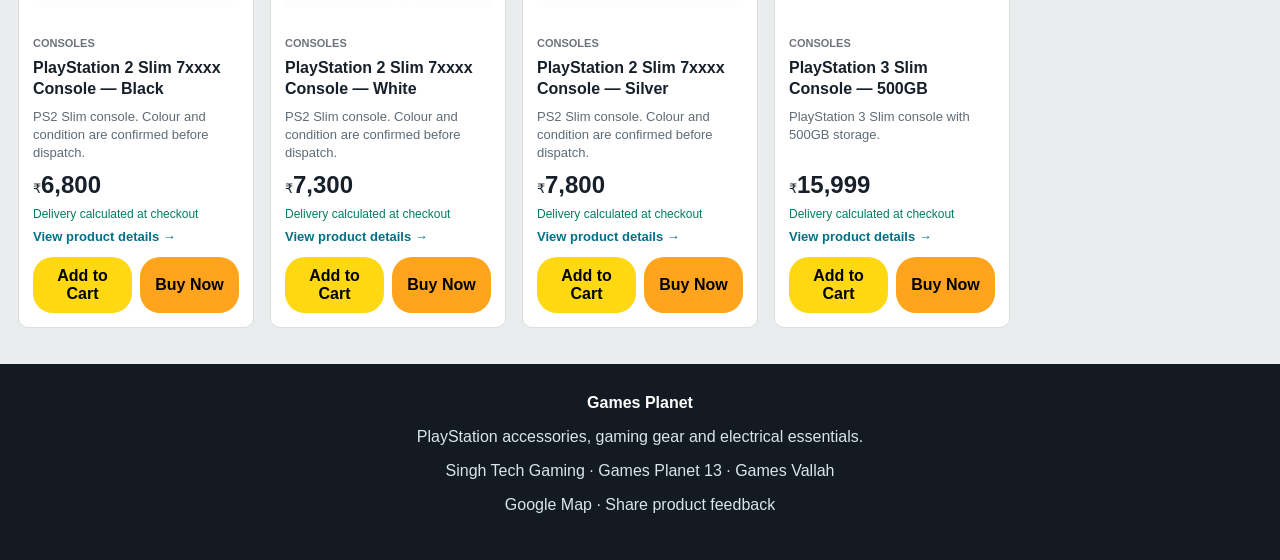
==== commit ac7e76c0: "Add files via upload" ====
--- a/index.html
+++ b/index.html
@@ -1,8 +1,8 @@
 <!doctype html><html lang="en"><head><meta charset="utf-8"><meta name="viewport" content="width=device-width,initial-scale=1"><title>Games Planet — Gaming Store</title><meta name="description" content="Games Planet PlayStation accessories and electrical items store."><link rel="stylesheet" href="store.css"></head>
 <body>
-<header class="topbar"><div class="header"><a class="brand" href="index.html">Games<span>Planet</span><small class="tag">PlayStation • Gaming • Electronics</small></a><form class="search" id="searchForm"><input id="searchInput" placeholder="Search Games Planet products" aria-label="Search products"><button aria-label="Search">⌕</button></form><a class="cart-link" href="cart.html">🛒 <span>Cart</span> <b data-cart-count>0</b></a></div><nav class="navcats" id="categories" aria-label="Product categories"></nav></header>
+<header class="topbar"><div class="header"><a class="brand" href="index.html">Games<span>Planet</span><small class="tag">PlayStation • Gaming • Electronics</small></a><form class="search" id="searchForm"><input id="searchInput" placeholder="Search Games Planet products" aria-label="Search products"><button aria-label="Search">⌕</button></form><a class="orders-link-top" href="orders.html">My Orders</a><a class="cart-link" href="cart.html">🛒 <span>Cart</span> <b data-cart-count>0</b></a></div><nav class="navcats" id="categories" aria-label="Product categories"></nav></header>
 <section class="hero"><h1>Everything your <span>console needs.</span></h1><p>Controllers, memory cards, game drives, cables and workshop essentials—carefully organised in one professional store.</p><a href="#catalogue">Shop all products</a></section>
 <section class="trust"><div><b>✓ Tested catalogue</b><span>Clear compatibility and product details</span></div><div><b>🔒 Prepaid checkout</b><span>Review quantity and delivery before ordering</span></div><div><b>☎ WhatsApp support</b><span>Order confirmation on 79836 24797</span></div></section>
 <main class="shell" id="catalogue"><div class="section-head"><div><h2 id="sectionTitle">All products</h2><span id="resultCount"></span></div></div><div class="grid" id="productGrid"></div></main>
-<div class="toast" id="toast">Added to cart</div><footer class="footer"><b>Games Planet</b><p>PlayStation accessories, gaming gear and electrical essentials.</p><p><a href="feedback.html">Share product feedback</a></p></footer>
+<div class="toast" id="toast">Added to cart</div><footer class="footer"><b>Games Planet</b><p>PlayStation accessories, gaming gear and electrical essentials.</p><p><a href="https://www.youtube.com/singhtechgaming" target="_blank">Singh Tech Gaming</a> · <a href="https://www.youtube.com/@gamesplanet13" target="_blank">Games Planet 13</a> · <a href="https://www.youtube.com/@gamesvallah" target="_blank">Games Vallah</a></p><p><a href="https://www.google.com/maps/search/?api=1&query=Games+Planet+Zone+Rampur+Uttar+Pradesh+244901" target="_blank">Google Map</a> · <a href="feedback.html">Share product feedback</a></p></footer>
 <script src="products.js"></script><script src="catalog-extra.js"></script><script src="store.js"></script></body></html>
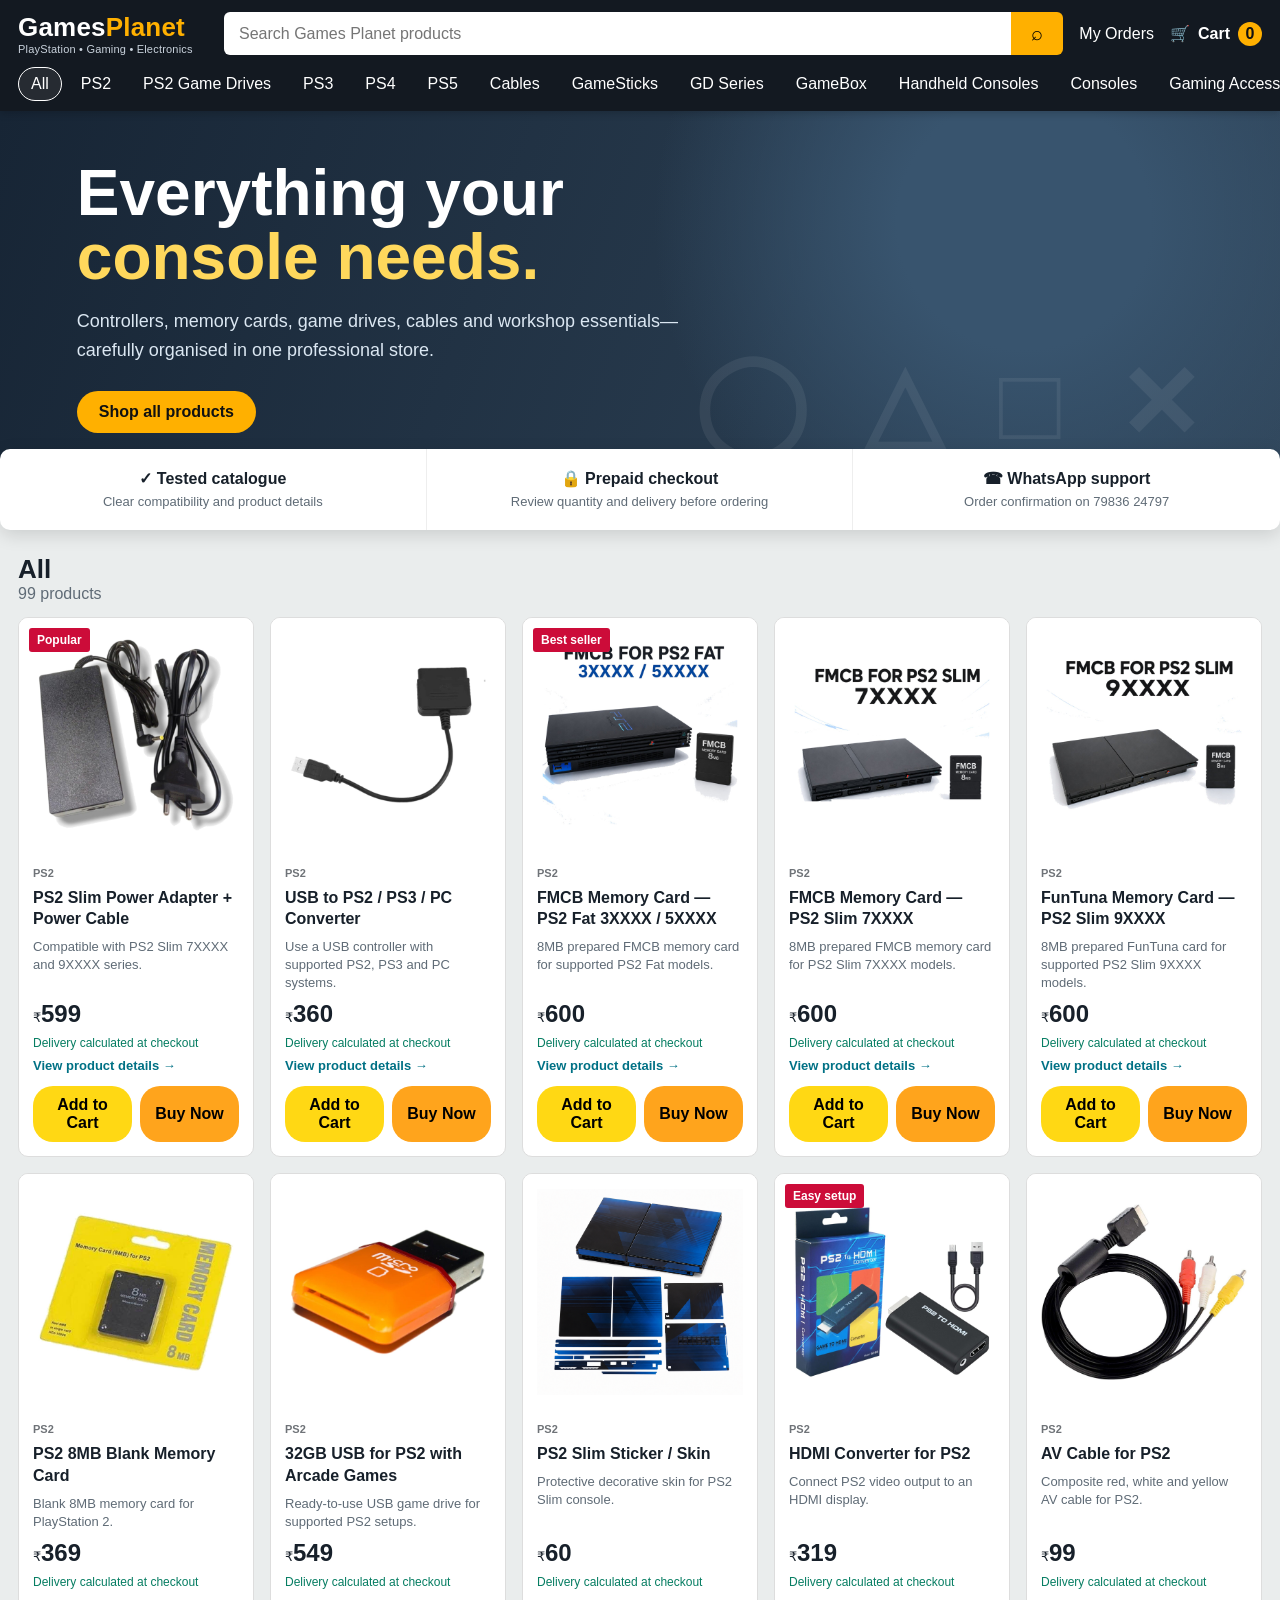
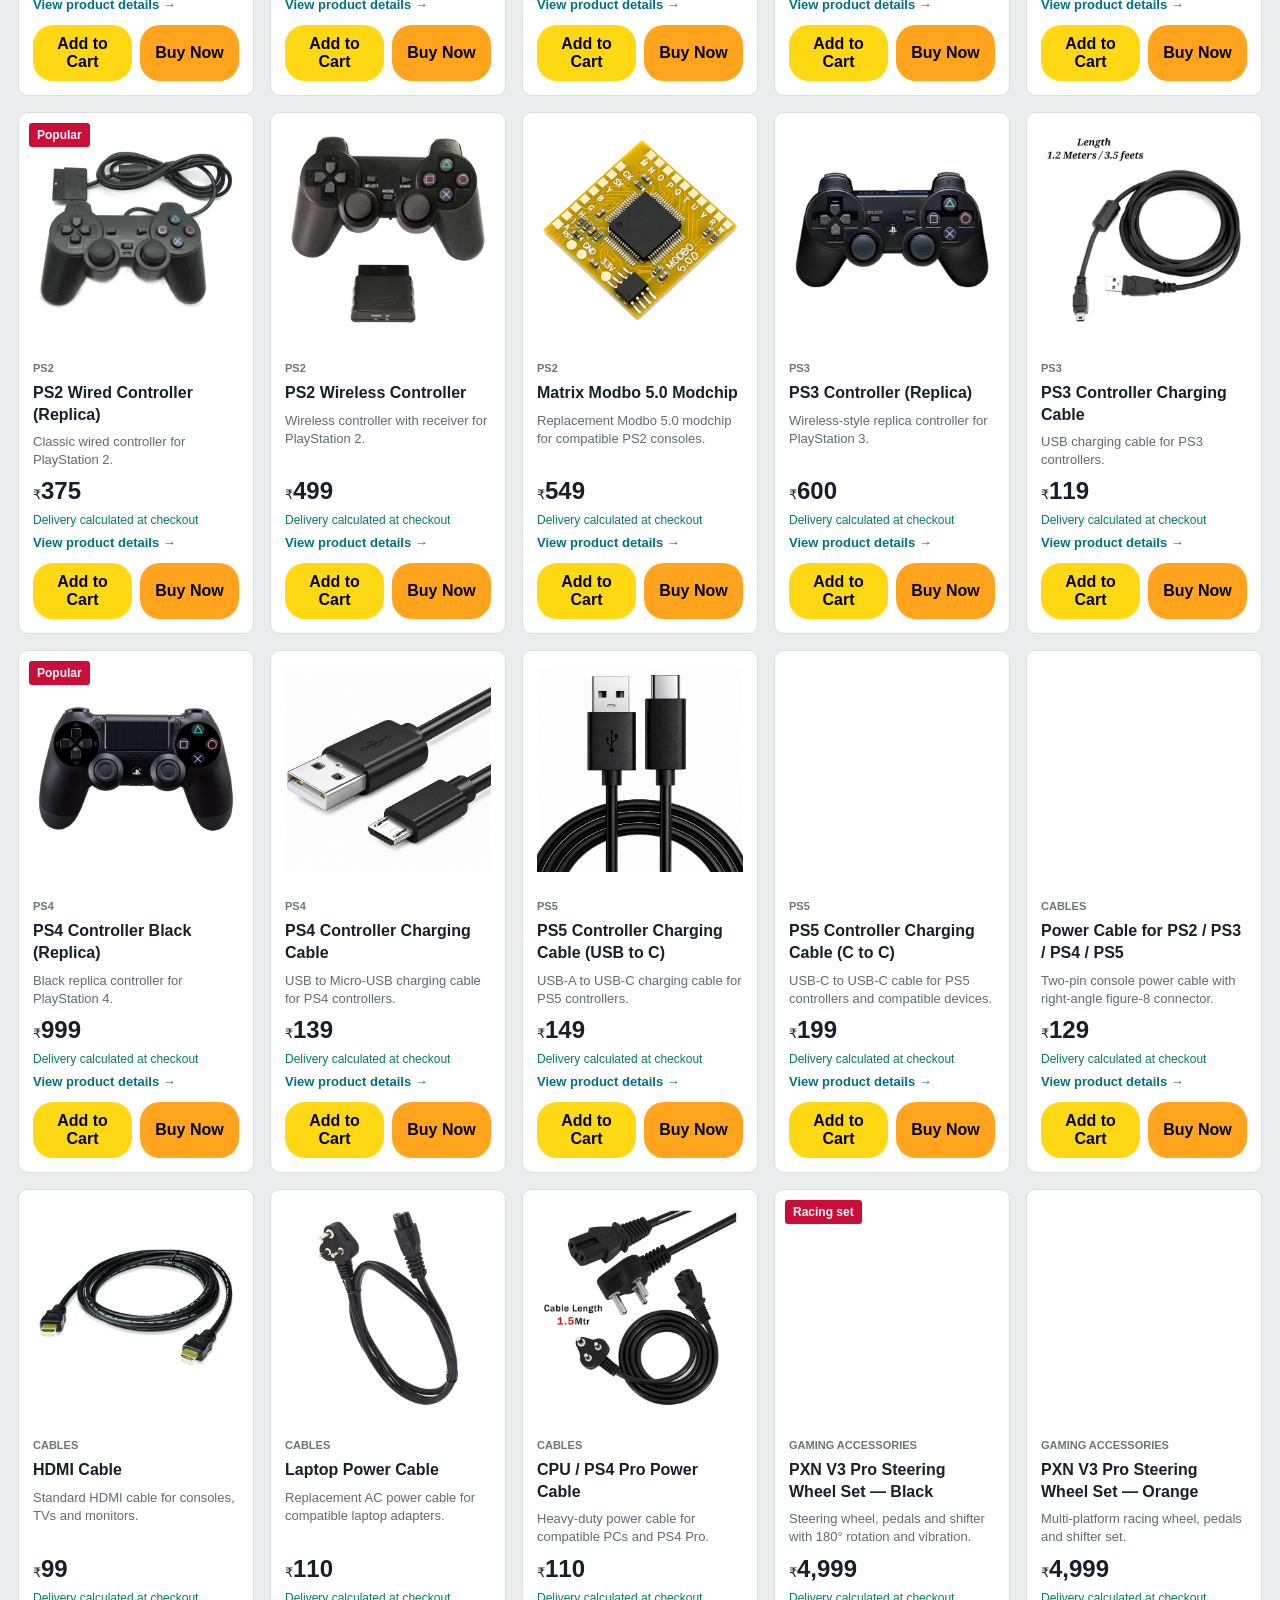
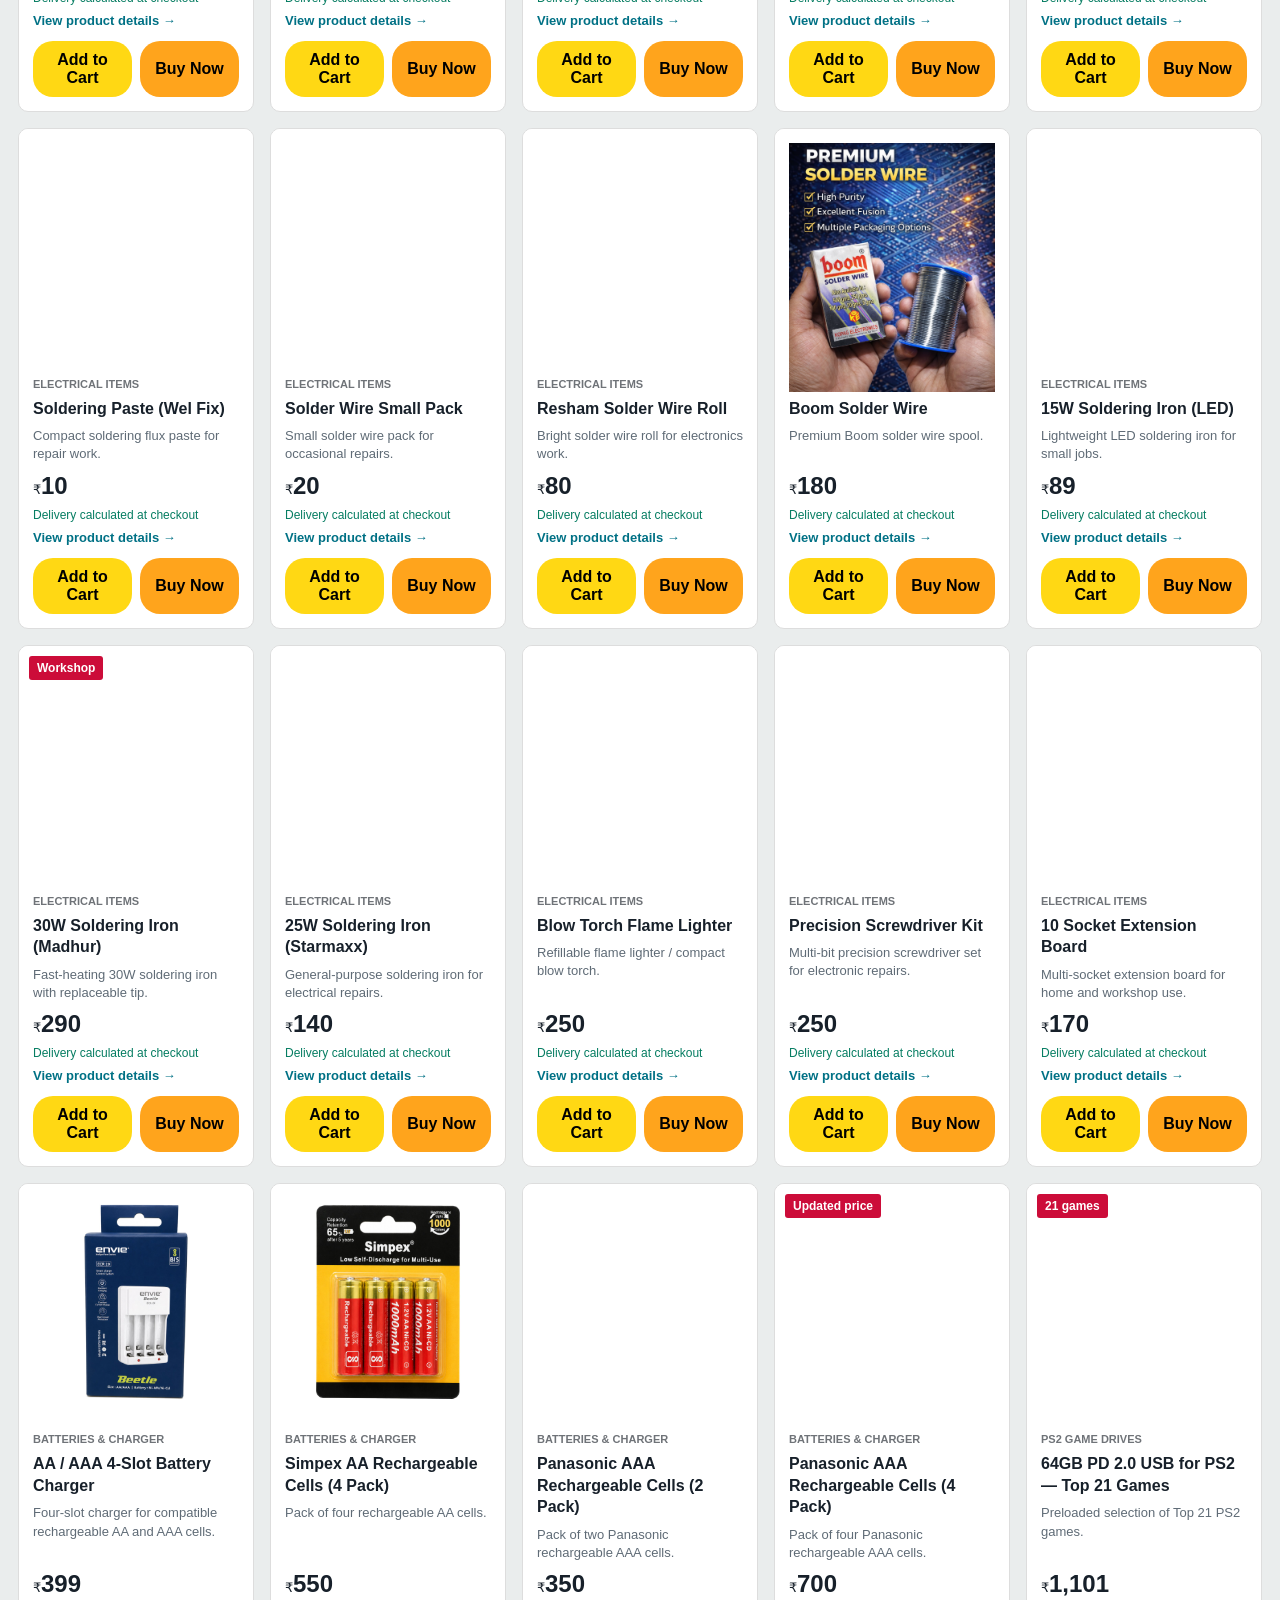
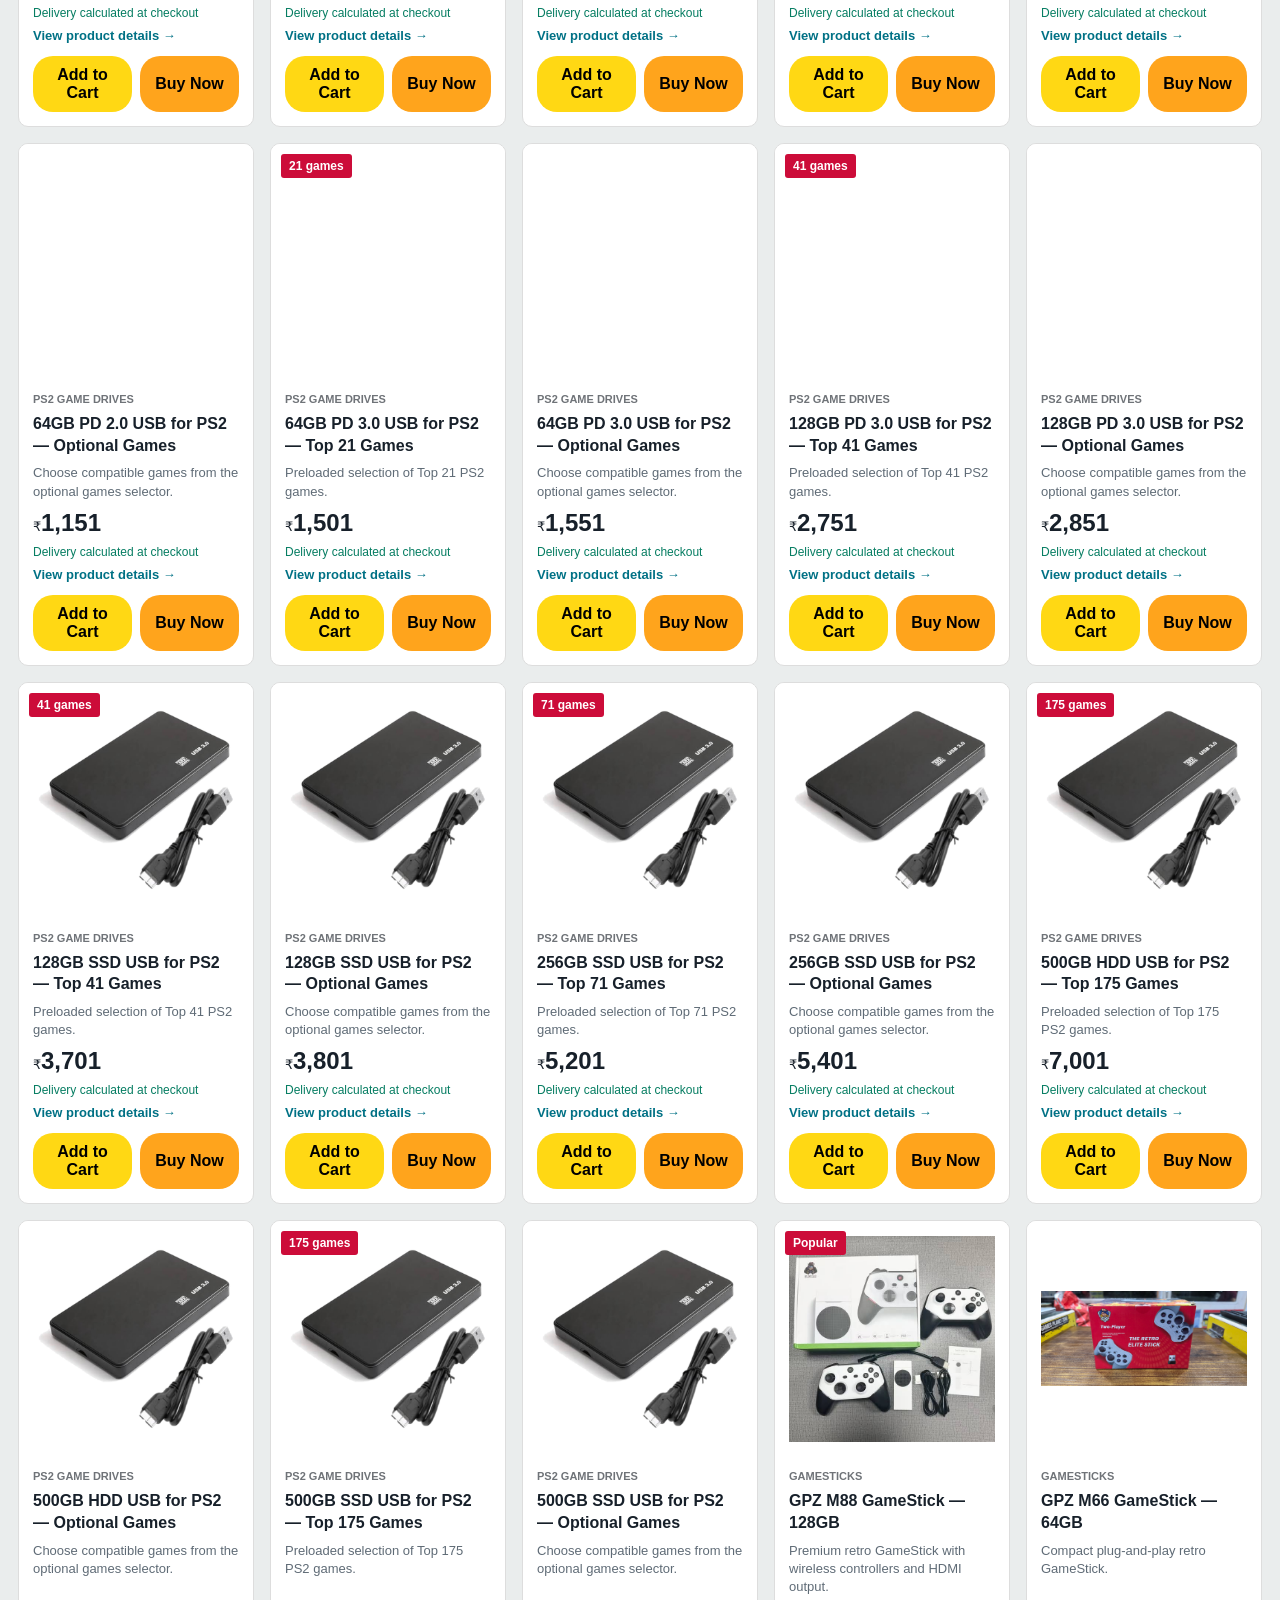
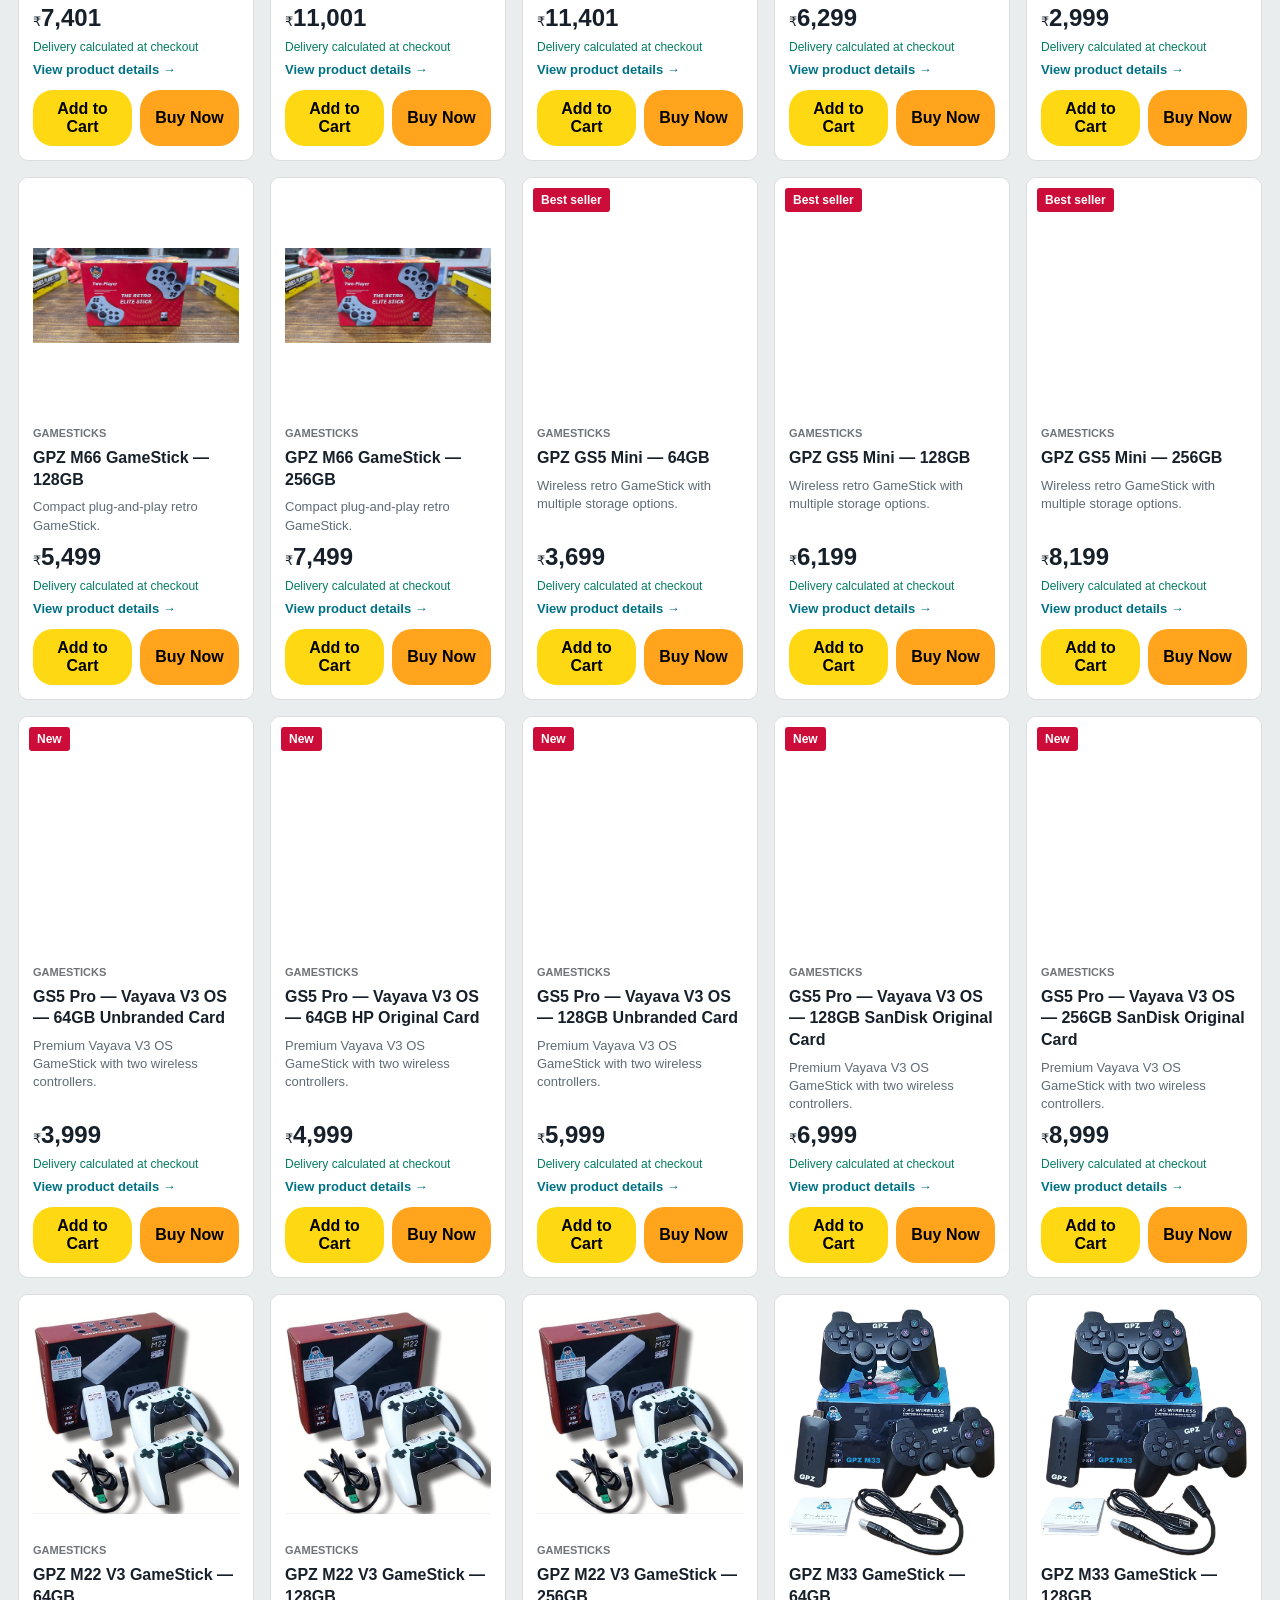
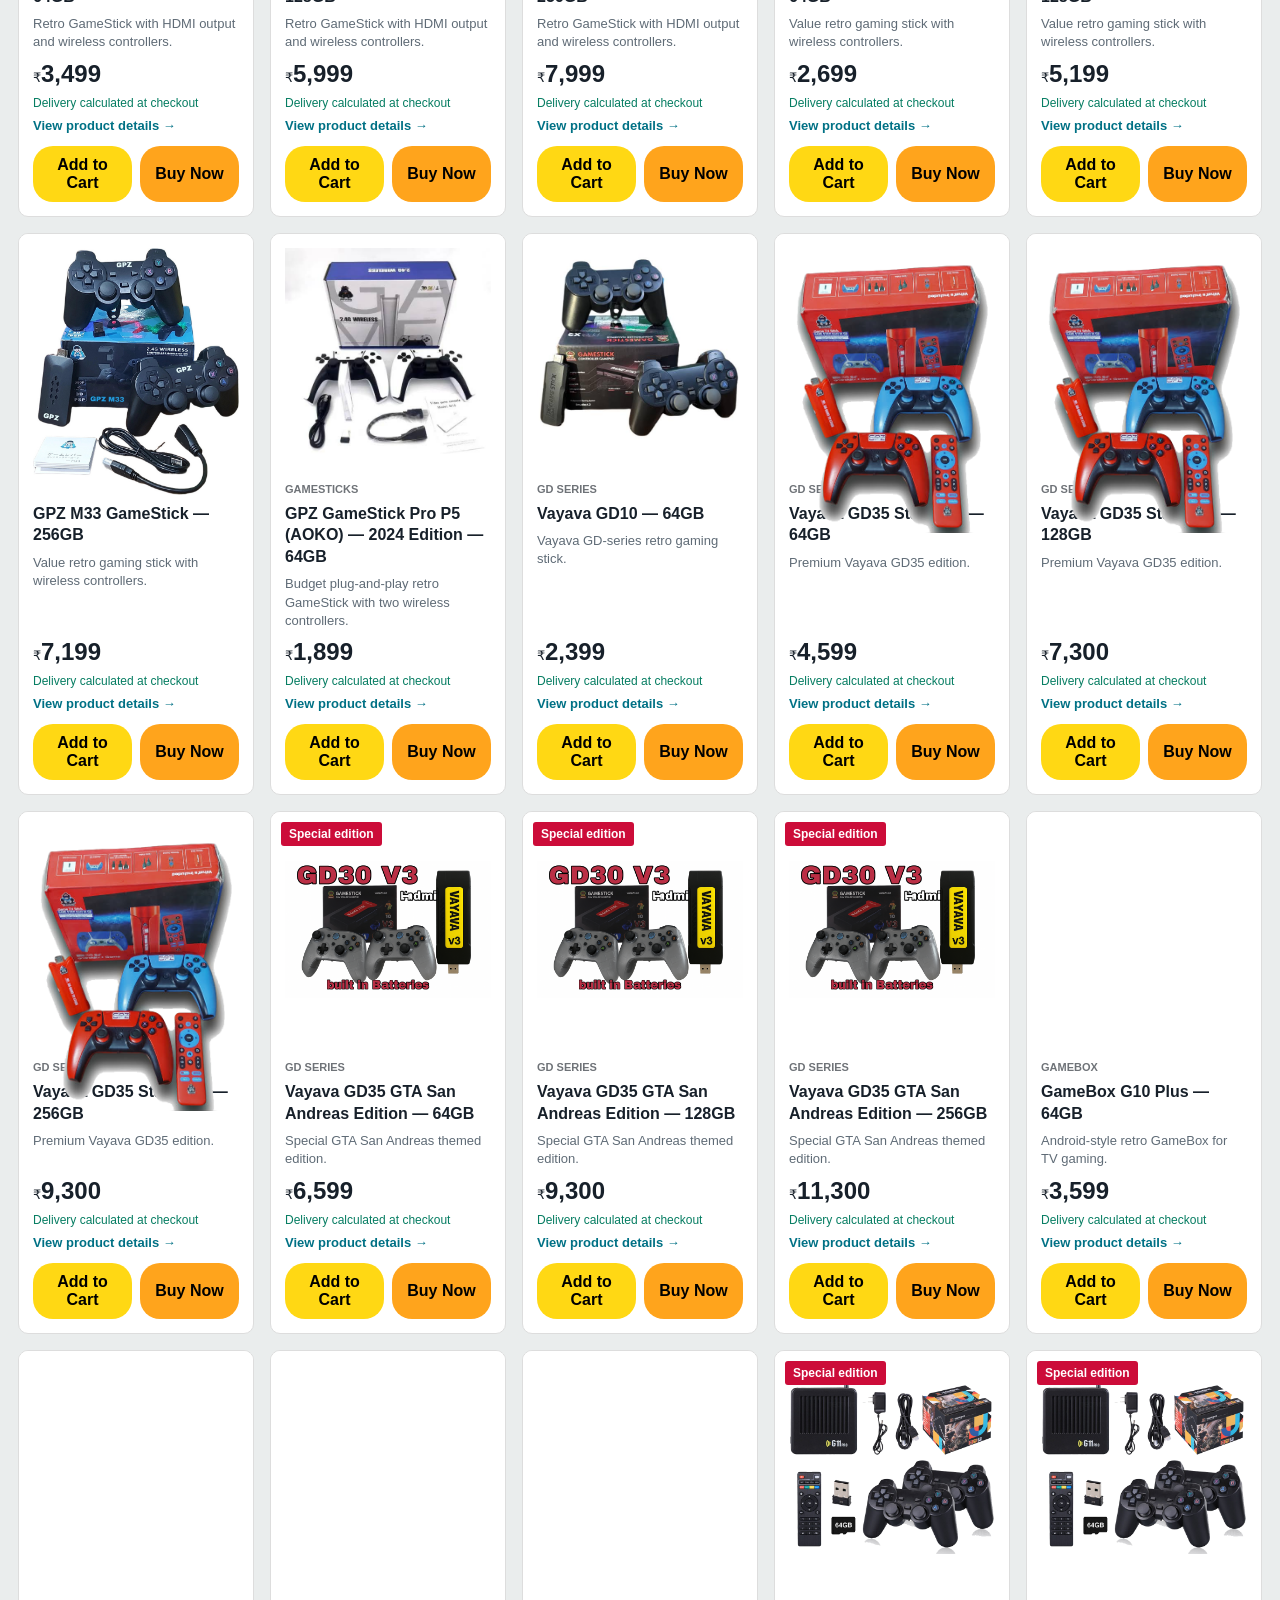
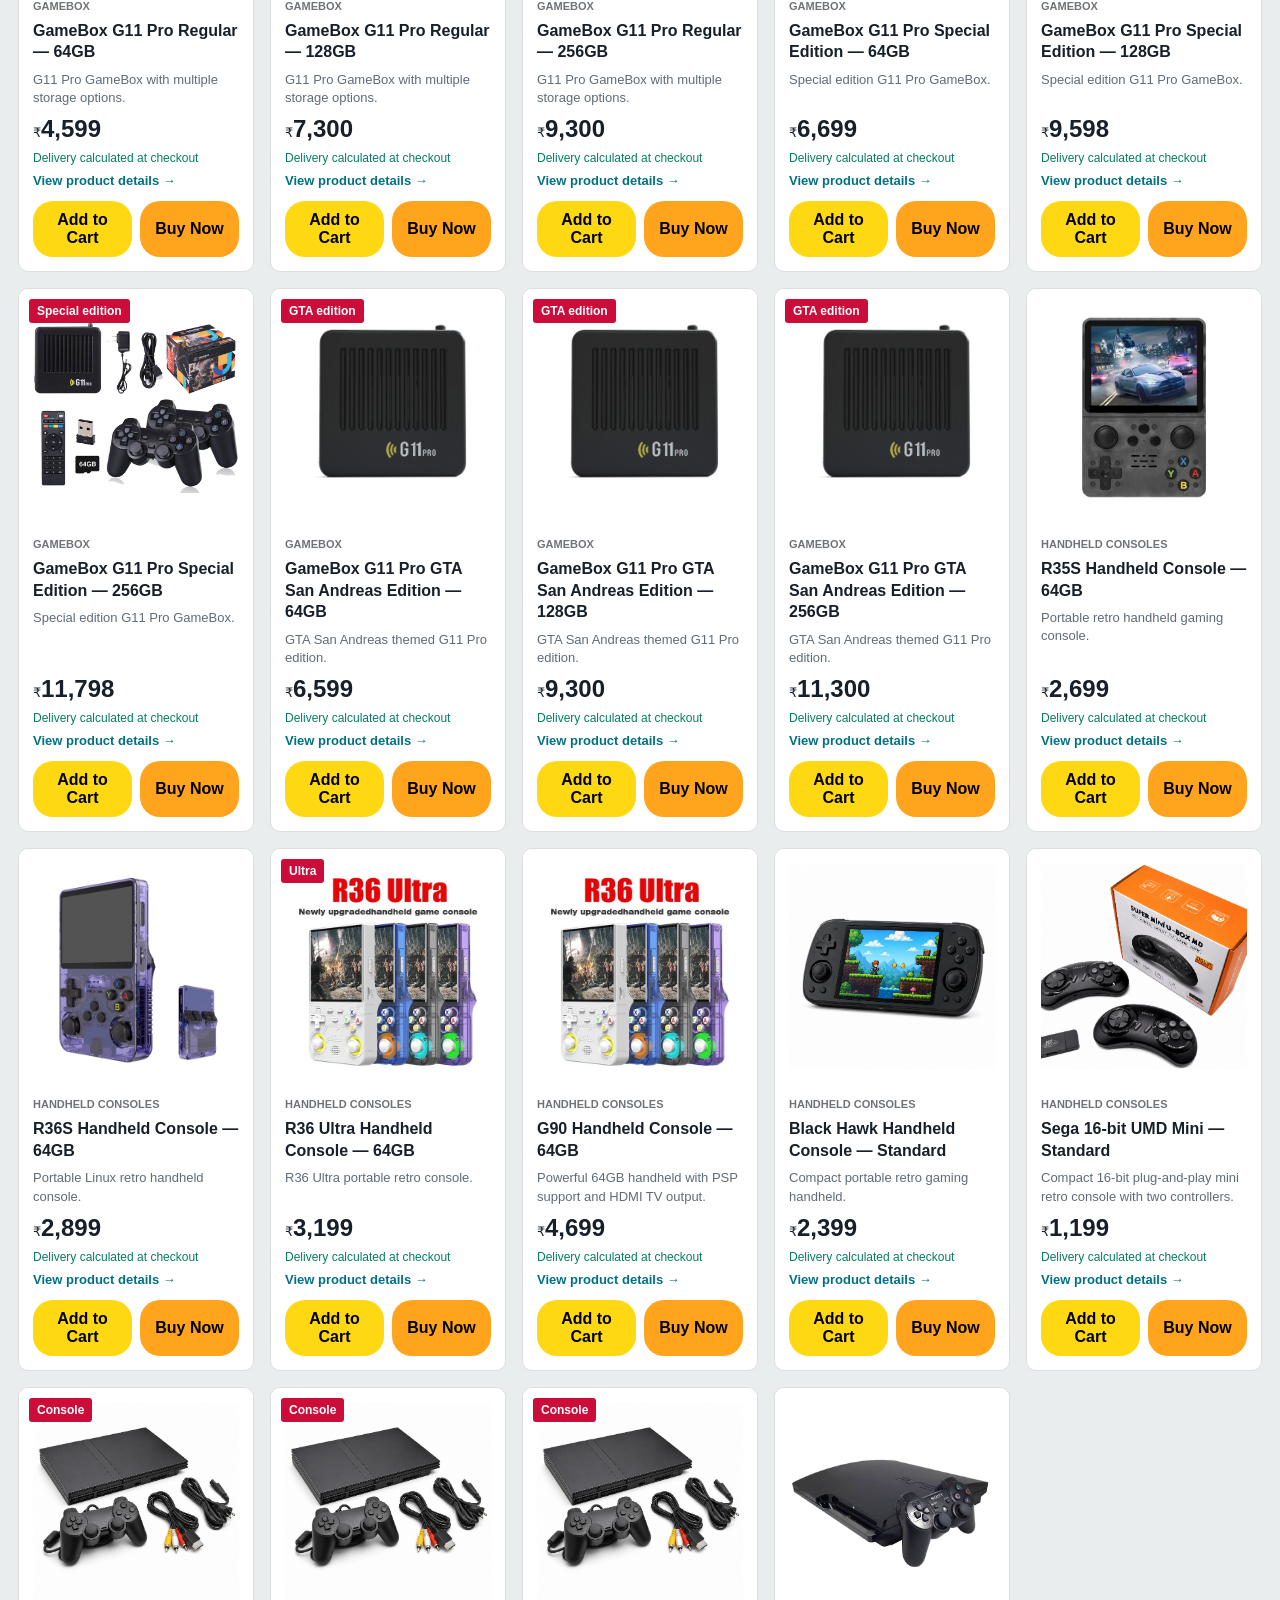
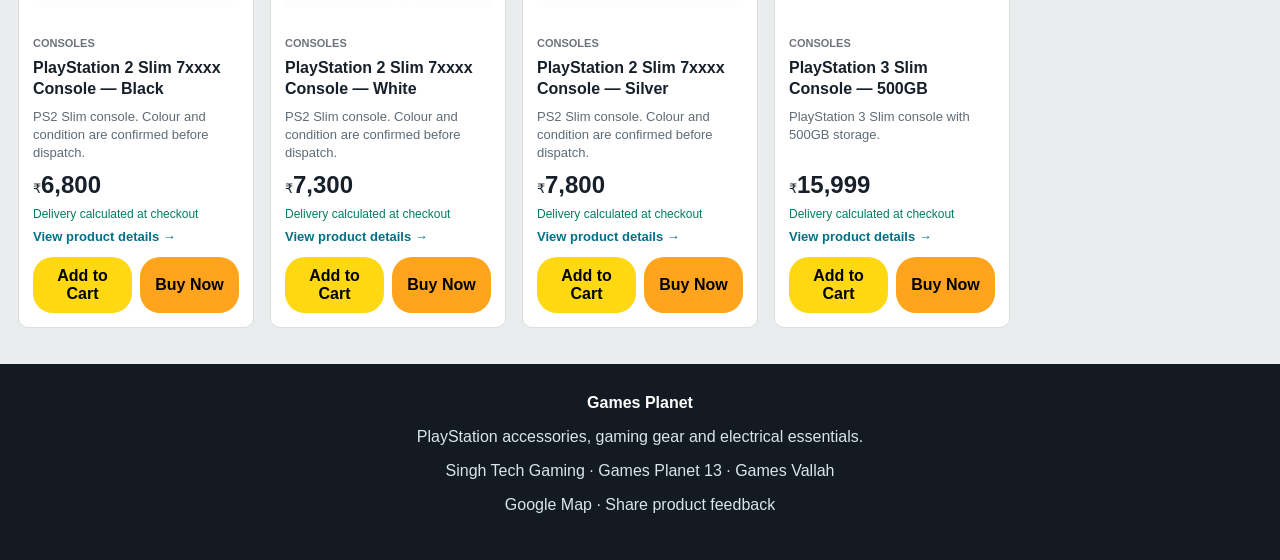
==== commit 95bb6b27: "Add PS2-style channels, product demo and Google Maps location footer" ====
--- a/index.html
+++ b/index.html
@@ -5,4 +5,4 @@
 <section class="trust"><div><b>✓ Tested catalogue</b><span>Clear compatibility and product details</span></div><div><b>🔒 Prepaid checkout</b><span>Review quantity and delivery before ordering</span></div><div><b>☎ WhatsApp support</b><span>Order confirmation on 79836 24797</span></div></section>
 <main class="shell" id="catalogue"><div class="section-head"><div><h2 id="sectionTitle">All products</h2><span id="resultCount"></span></div></div><div class="grid" id="productGrid"></div></main>
 <div class="toast" id="toast">Added to cart</div><footer class="footer"><b>Games Planet</b><p>PlayStation accessories, gaming gear and electrical essentials.</p><p><a href="https://www.youtube.com/singhtechgaming" target="_blank">Singh Tech Gaming</a> · <a href="https://www.youtube.com/@gamesplanet13" target="_blank">Games Planet 13</a> · <a href="https://www.youtube.com/@gamesvallah" target="_blank">Games Vallah</a></p><p><a href="https://www.google.com/maps/search/?api=1&query=Games+Planet+Zone+Rampur+Uttar+Pradesh+244901" target="_blank">Google Map</a> · <a href="feedback.html">Share product feedback</a></p></footer>
-<script src="products.js"></script><script src="catalog-extra.js"></script><script src="store.js"></script></body></html>
+<script src="products.js"></script><script src="catalog-extra.js"></script><script src="store.js"></script><script src="https://gamesplanet13.github.io/arcade-accessories-/ps2-style-footer.js?v=20261016-ps2-view"></script></body></html>
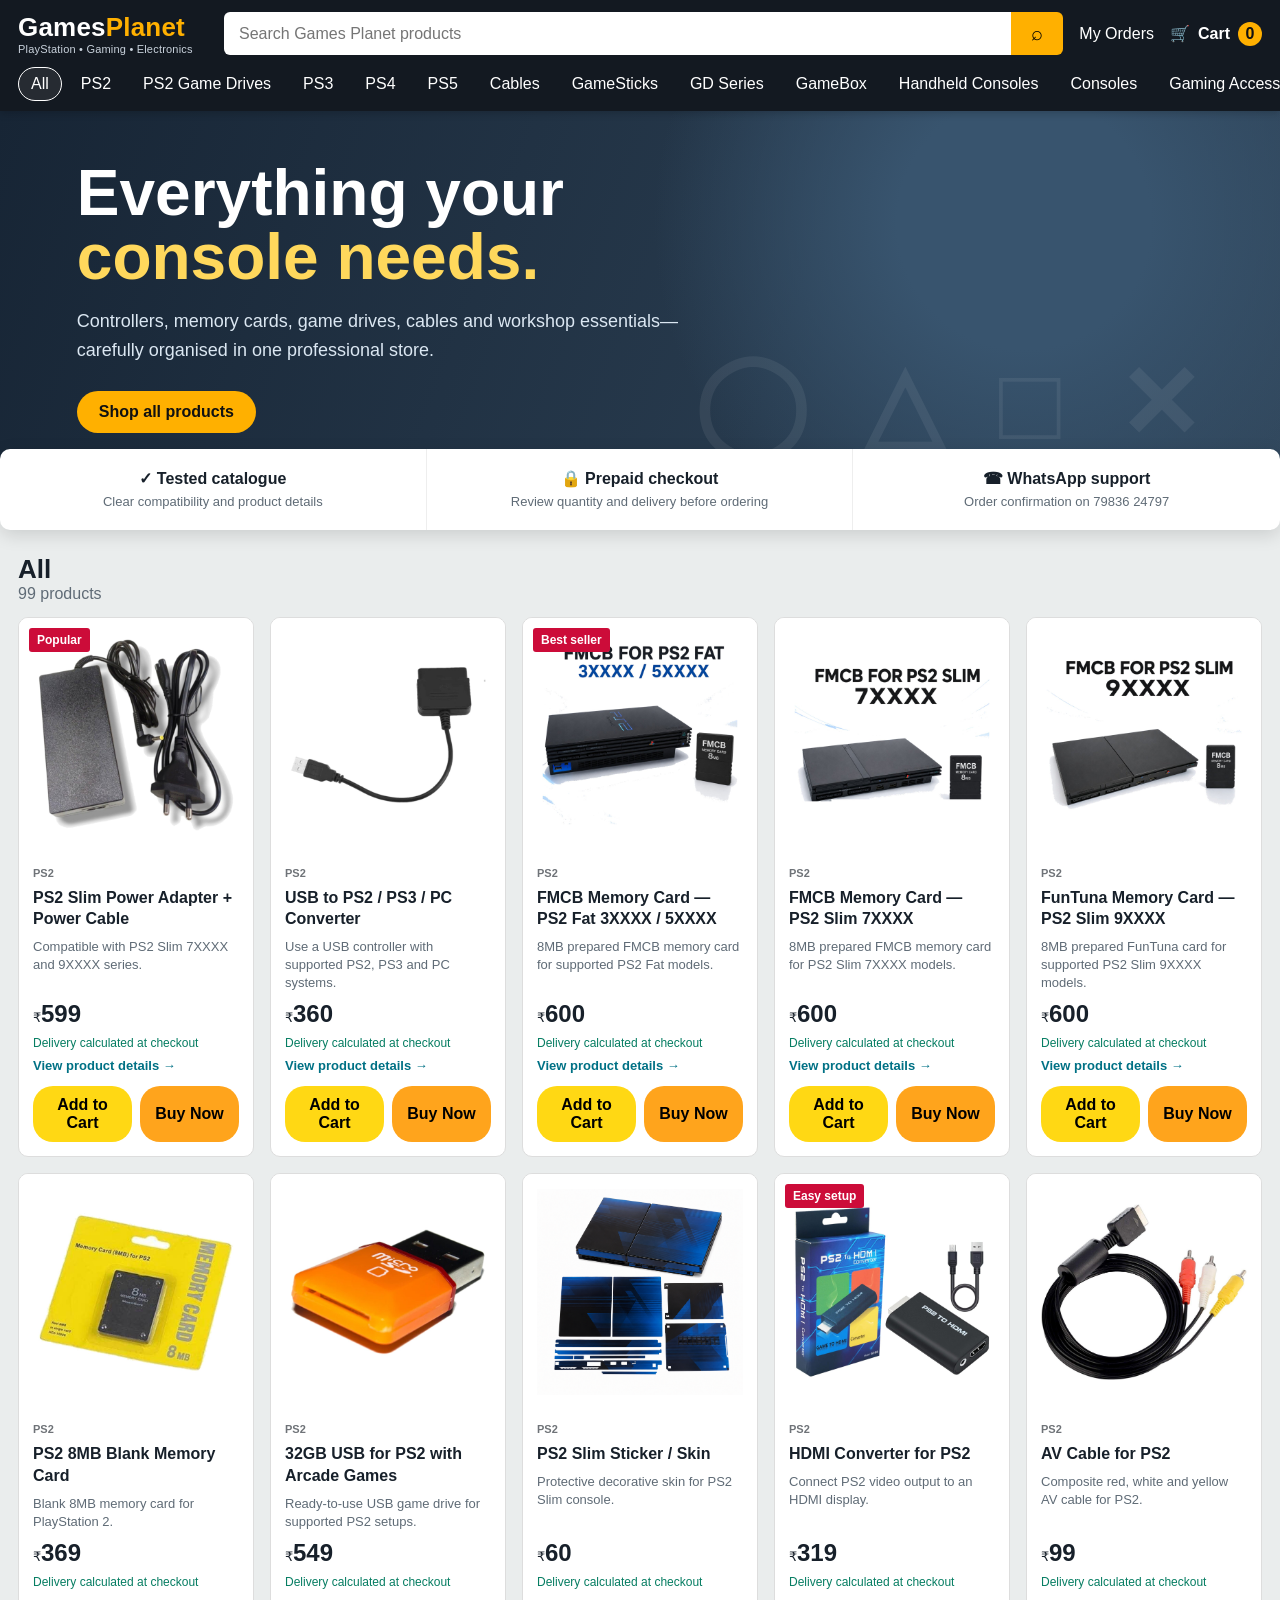
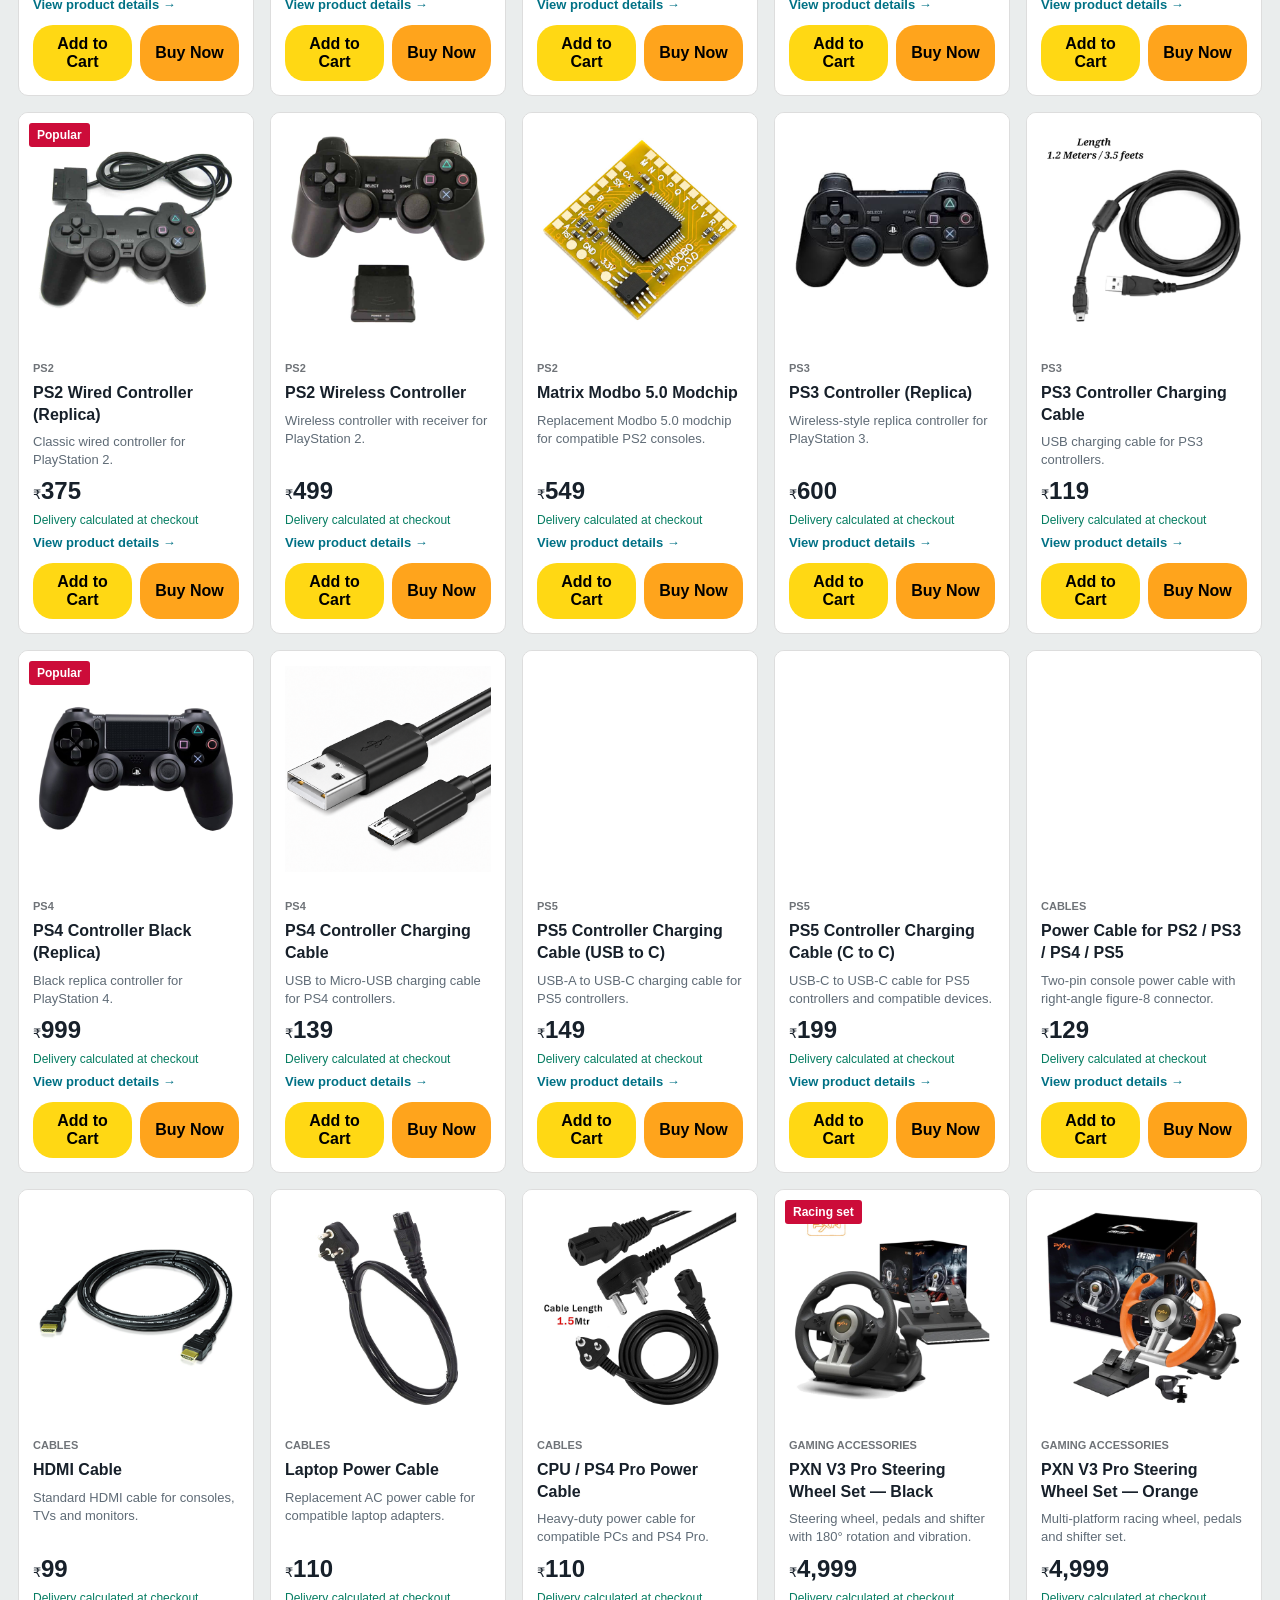
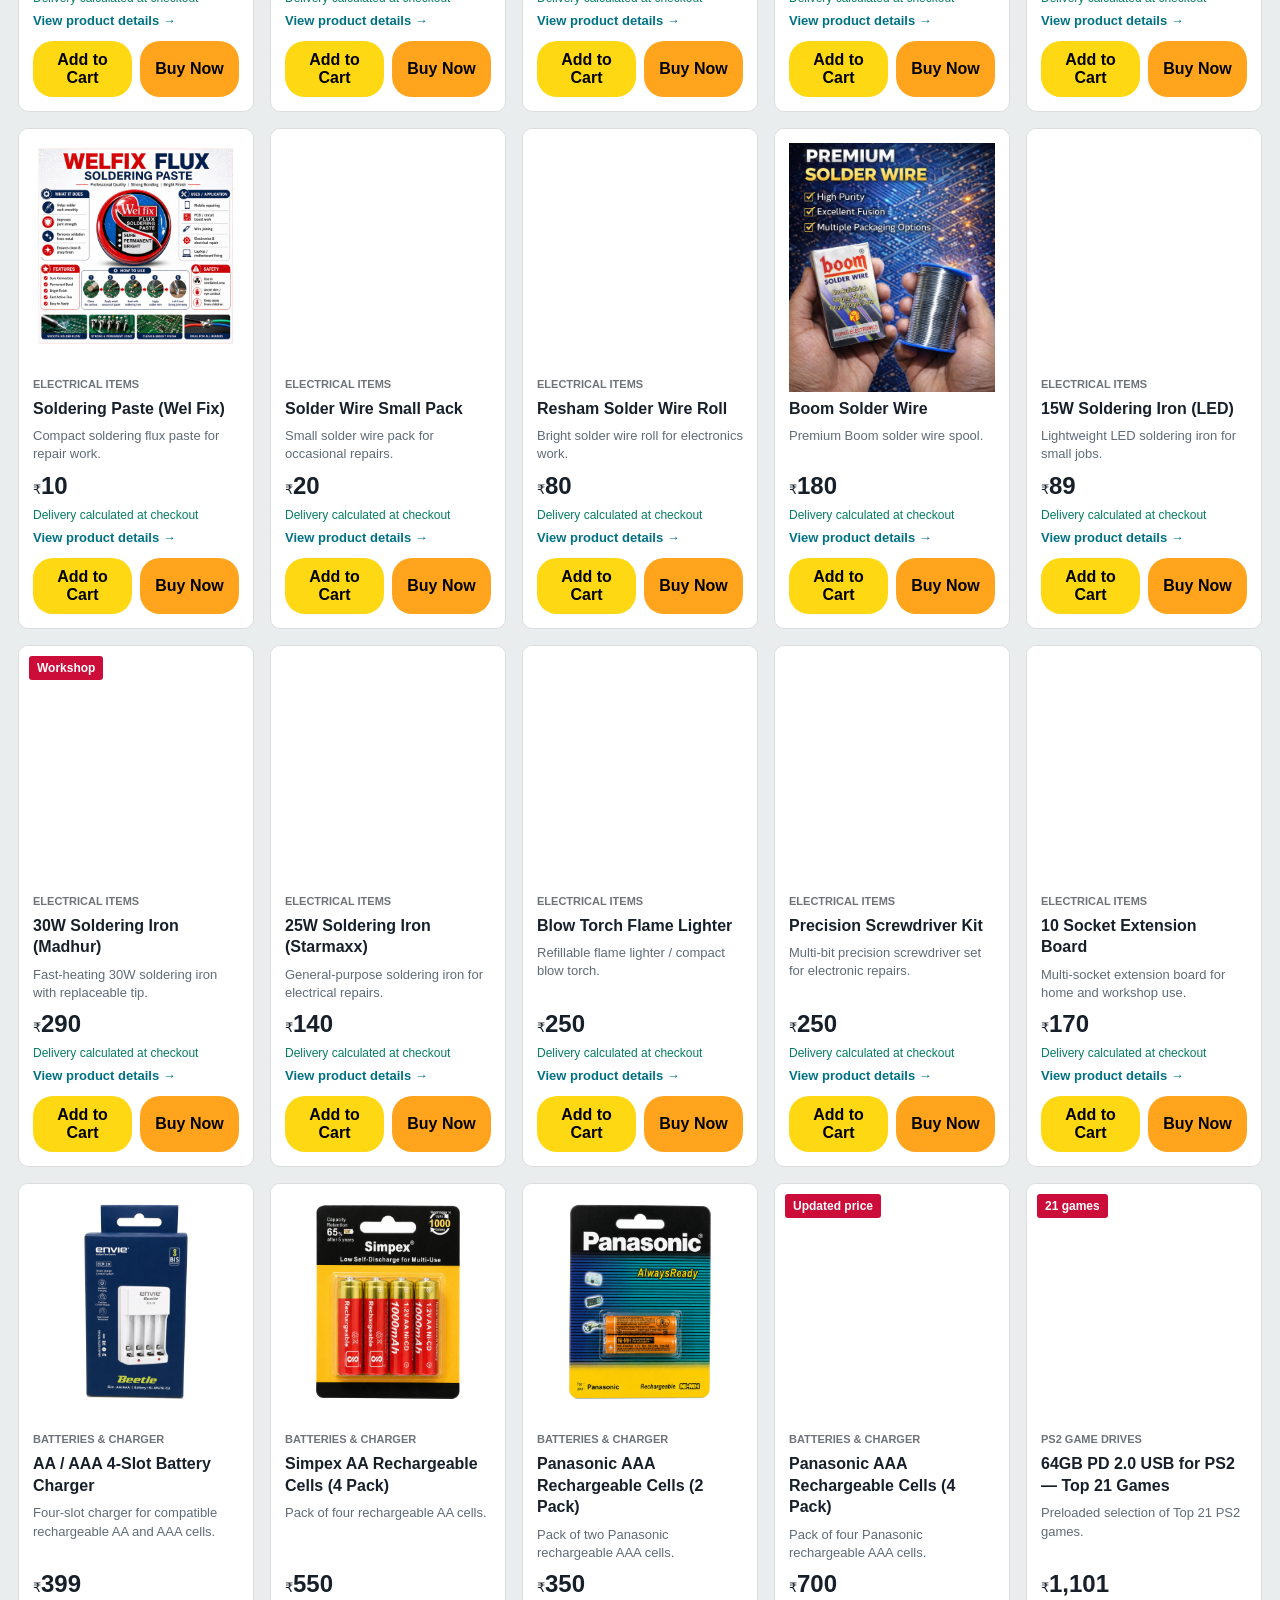
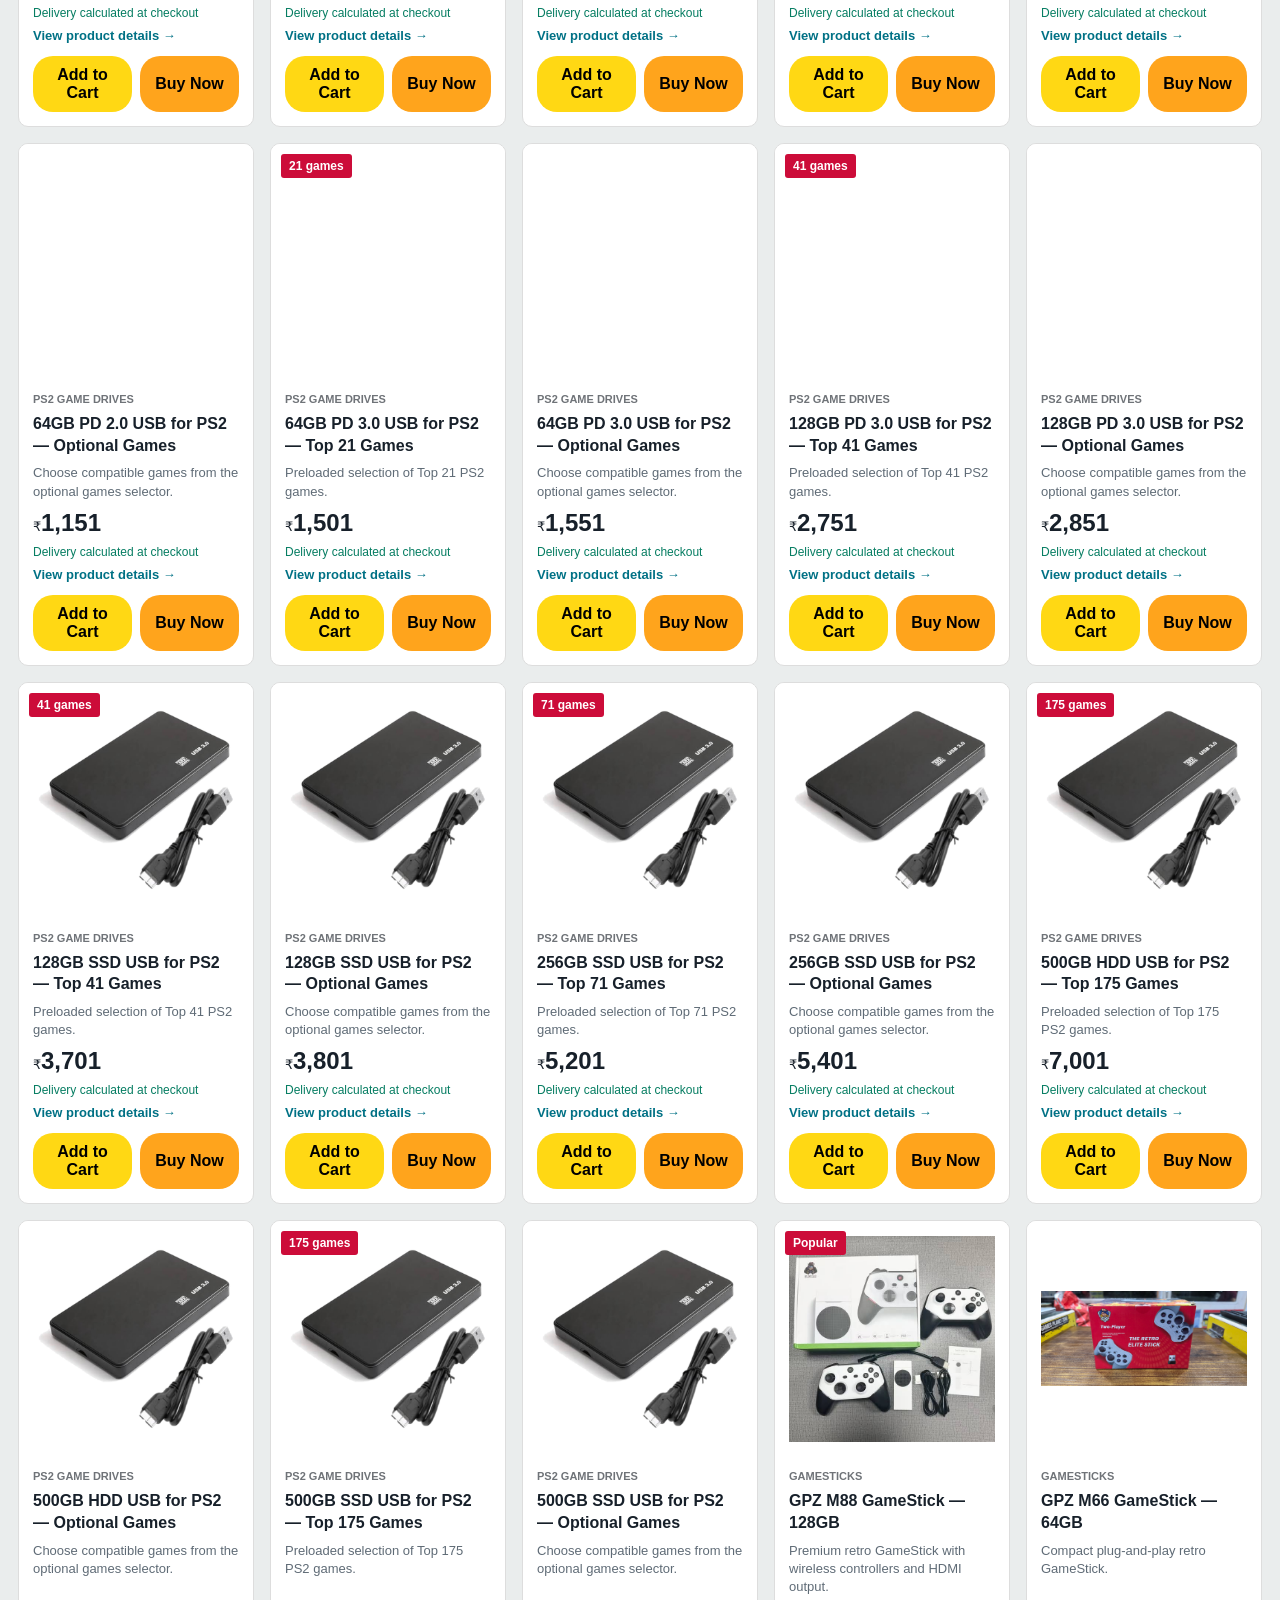
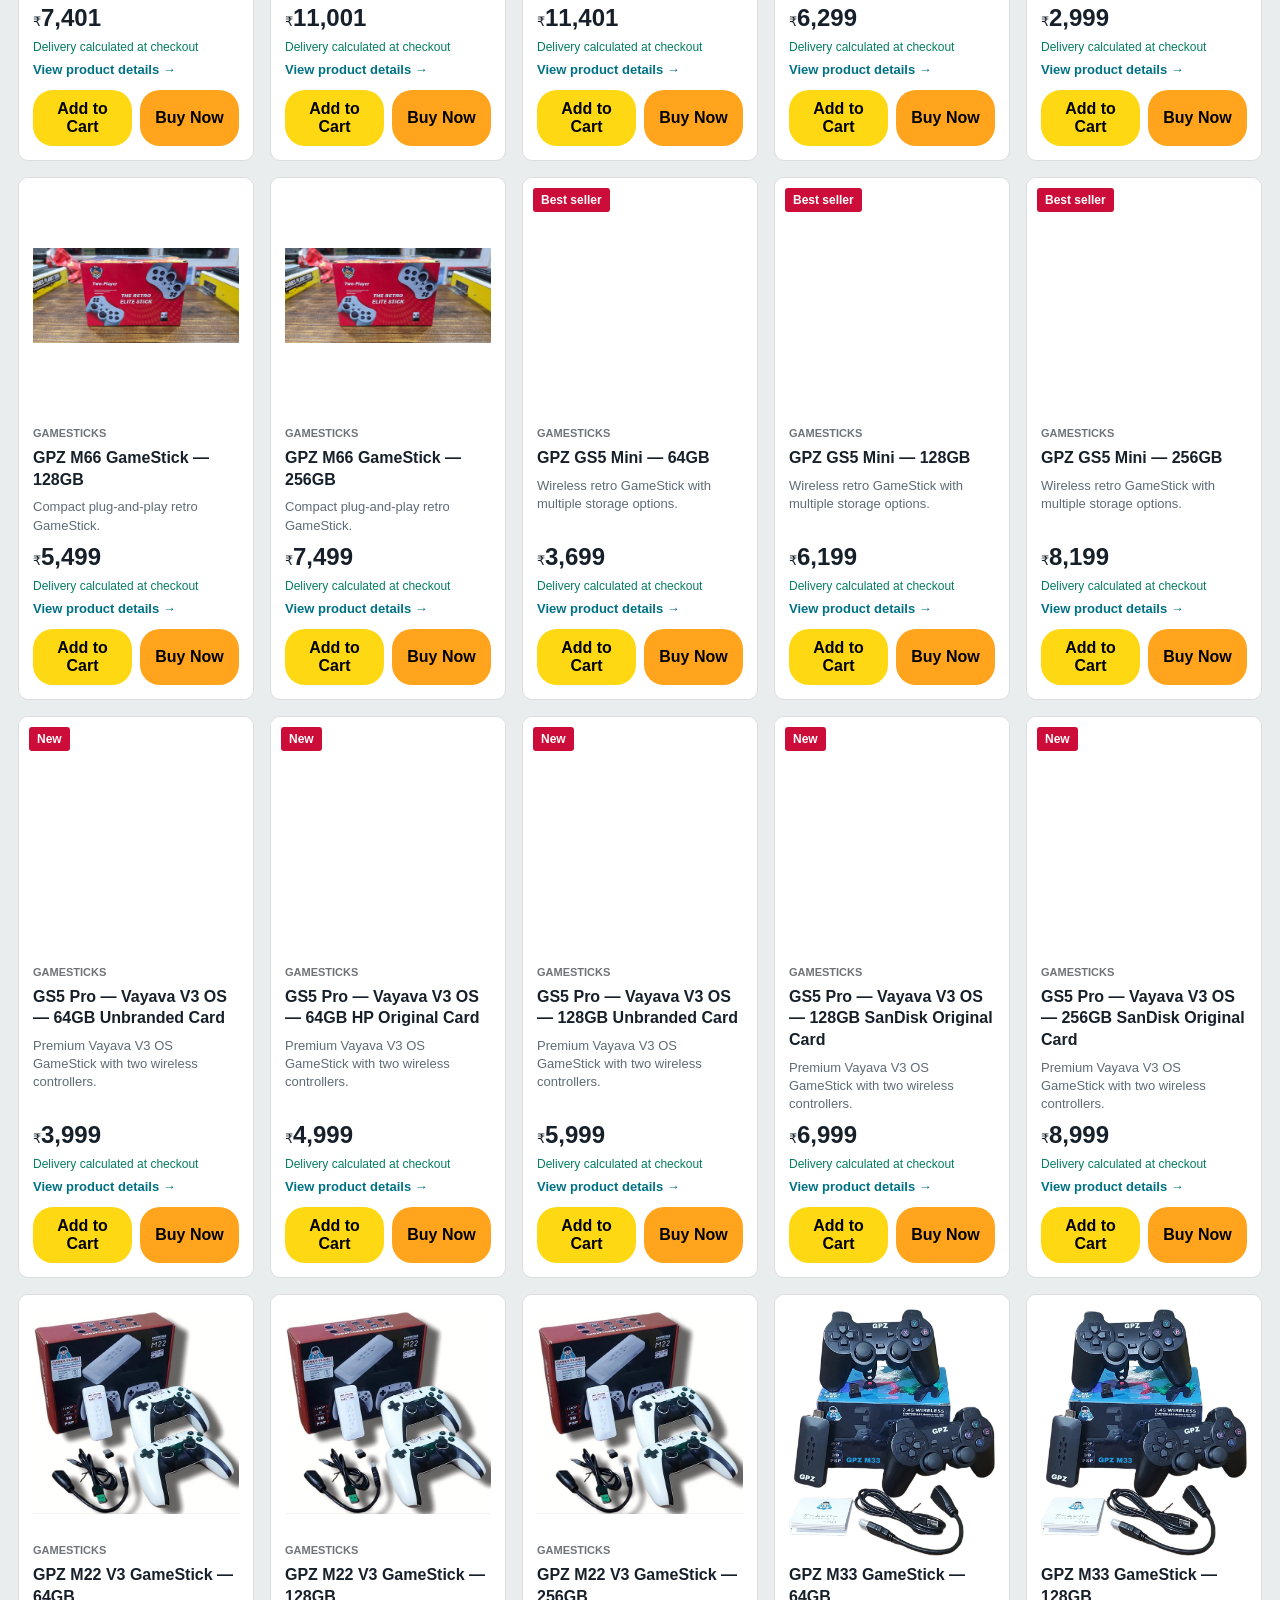
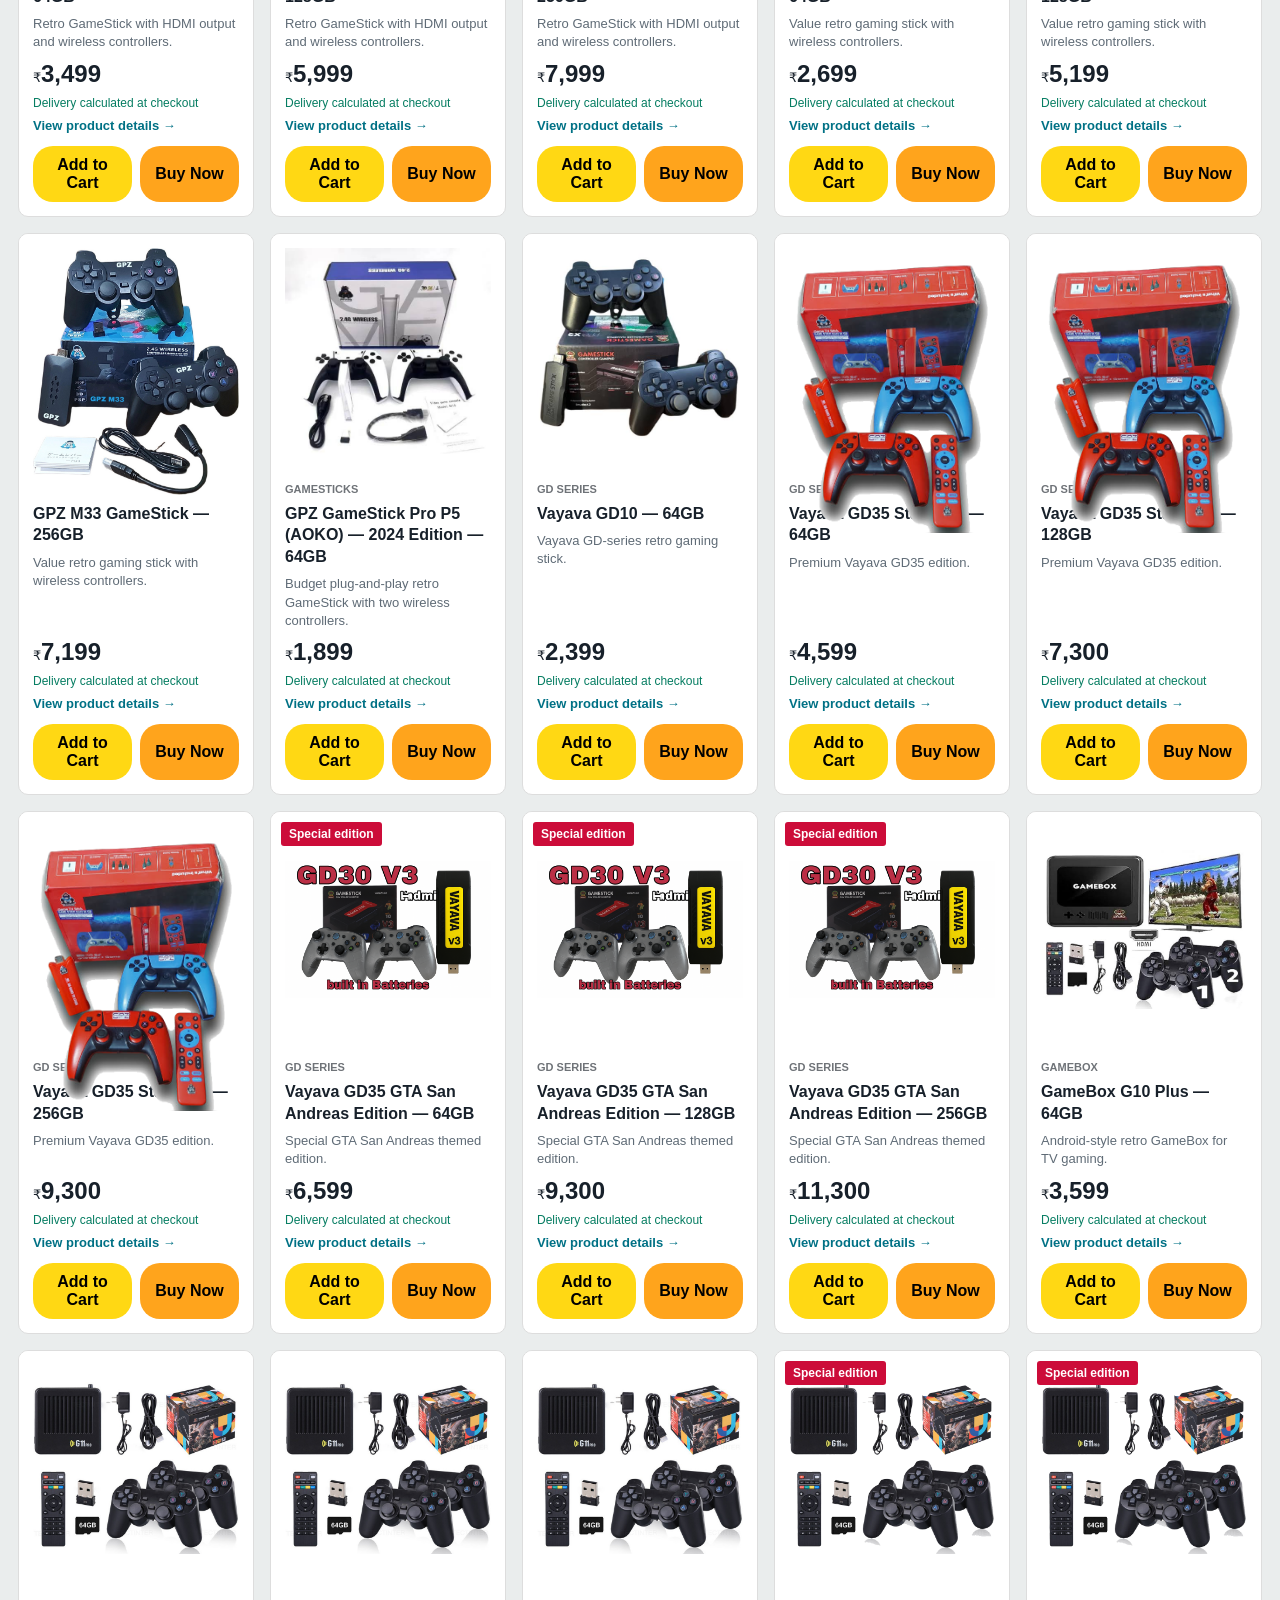
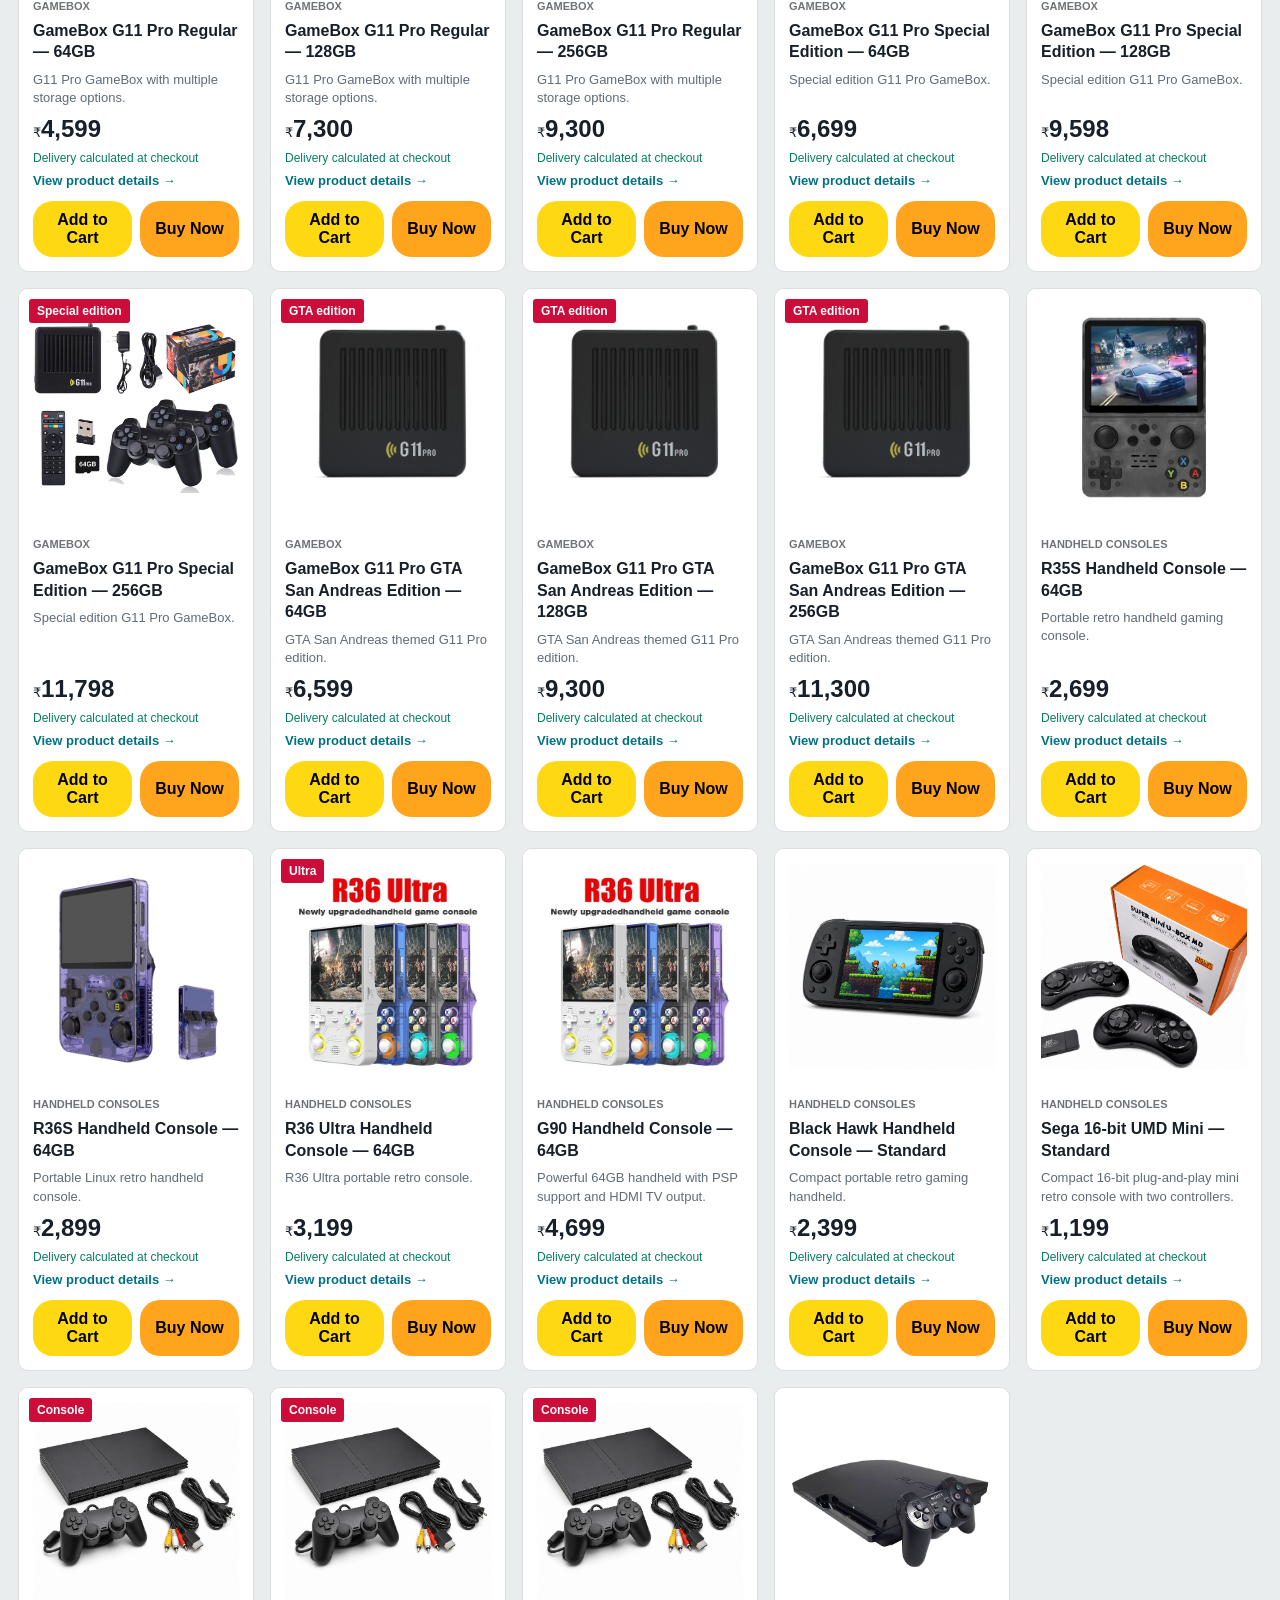
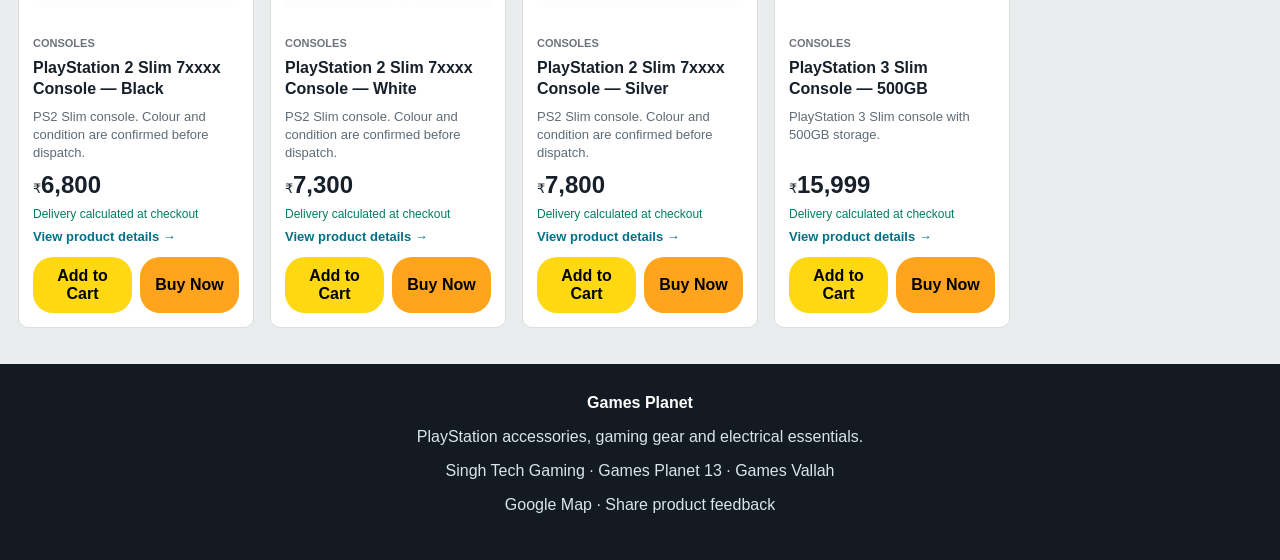
==== commit 2233706a: "Unify website design and connect pages to Games Planet home" ====
--- a/index.html
+++ b/index.html
@@ -1,4 +1,4 @@
-<!doctype html><html lang="en"><head><meta charset="utf-8"><meta name="viewport" content="width=device-width,initial-scale=1"><title>Games Planet — Gaming Store</title><meta name="description" content="Games Planet PlayStation accessories and electrical items store."><link rel="stylesheet" href="store.css"></head>
+<!doctype html><html lang="en"><head><meta charset="utf-8"><meta name="viewport" content="width=device-width,initial-scale=1"><title>Games Planet — Gaming Store</title><meta name="description" content="Games Planet PlayStation accessories and electrical items store."><link rel="stylesheet" href="store.css"><link rel="stylesheet" href="https://gamesplanet13.github.io/arcade-accessories-/website-theme.css?v=20261023-web"><script defer src="https://gamesplanet13.github.io/arcade-accessories-/website-shell.js?v=20261023-web"></script></head>
 <body>
 <header class="topbar"><div class="header"><a class="brand" href="index.html">Games<span>Planet</span><small class="tag">PlayStation • Gaming • Electronics</small></a><form class="search" id="searchForm"><input id="searchInput" placeholder="Search Games Planet products" aria-label="Search products"><button aria-label="Search">⌕</button></form><a class="orders-link-top" href="orders.html">My Orders</a><a class="cart-link" href="cart.html">🛒 <span>Cart</span> <b data-cart-count>0</b></a></div><nav class="navcats" id="categories" aria-label="Product categories"></nav></header>
 <section class="hero"><h1>Everything your <span>console needs.</span></h1><p>Controllers, memory cards, game drives, cables and workshop essentials—carefully organised in one professional store.</p><a href="#catalogue">Shop all products</a></section>
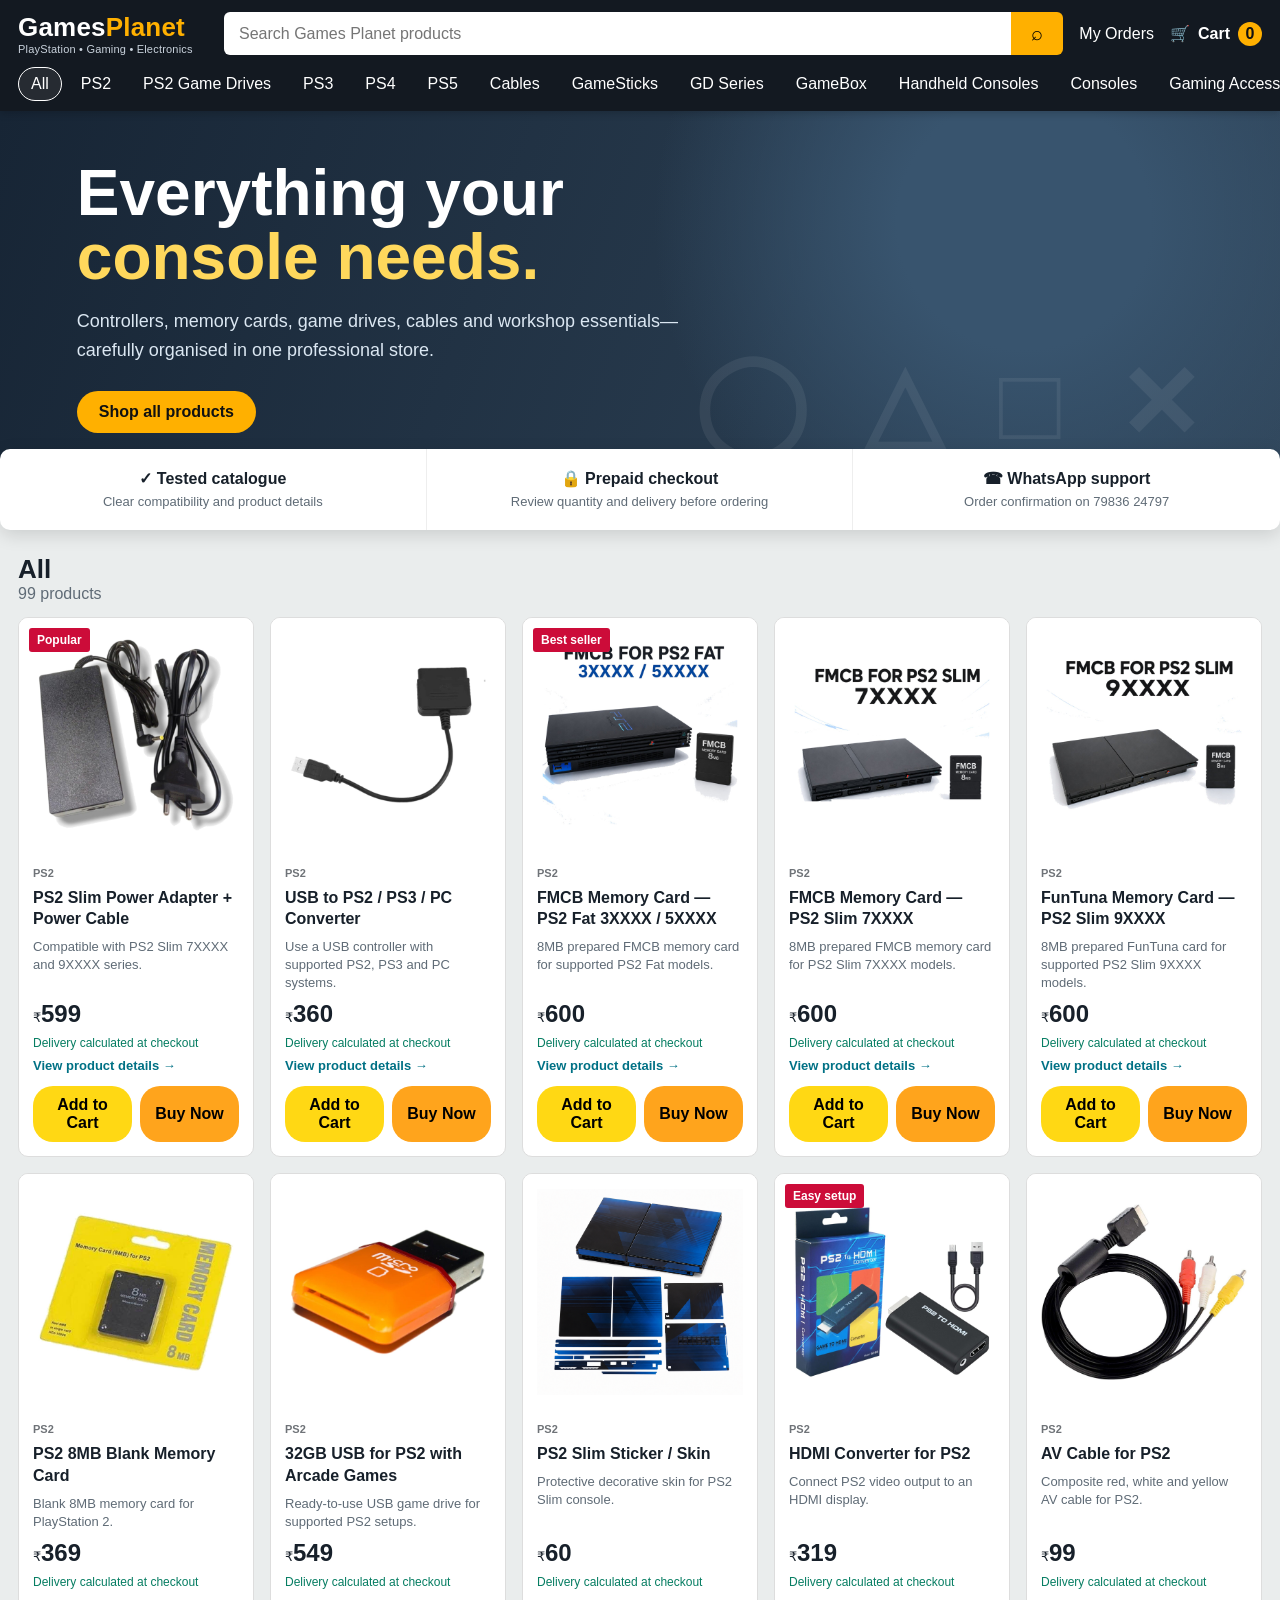
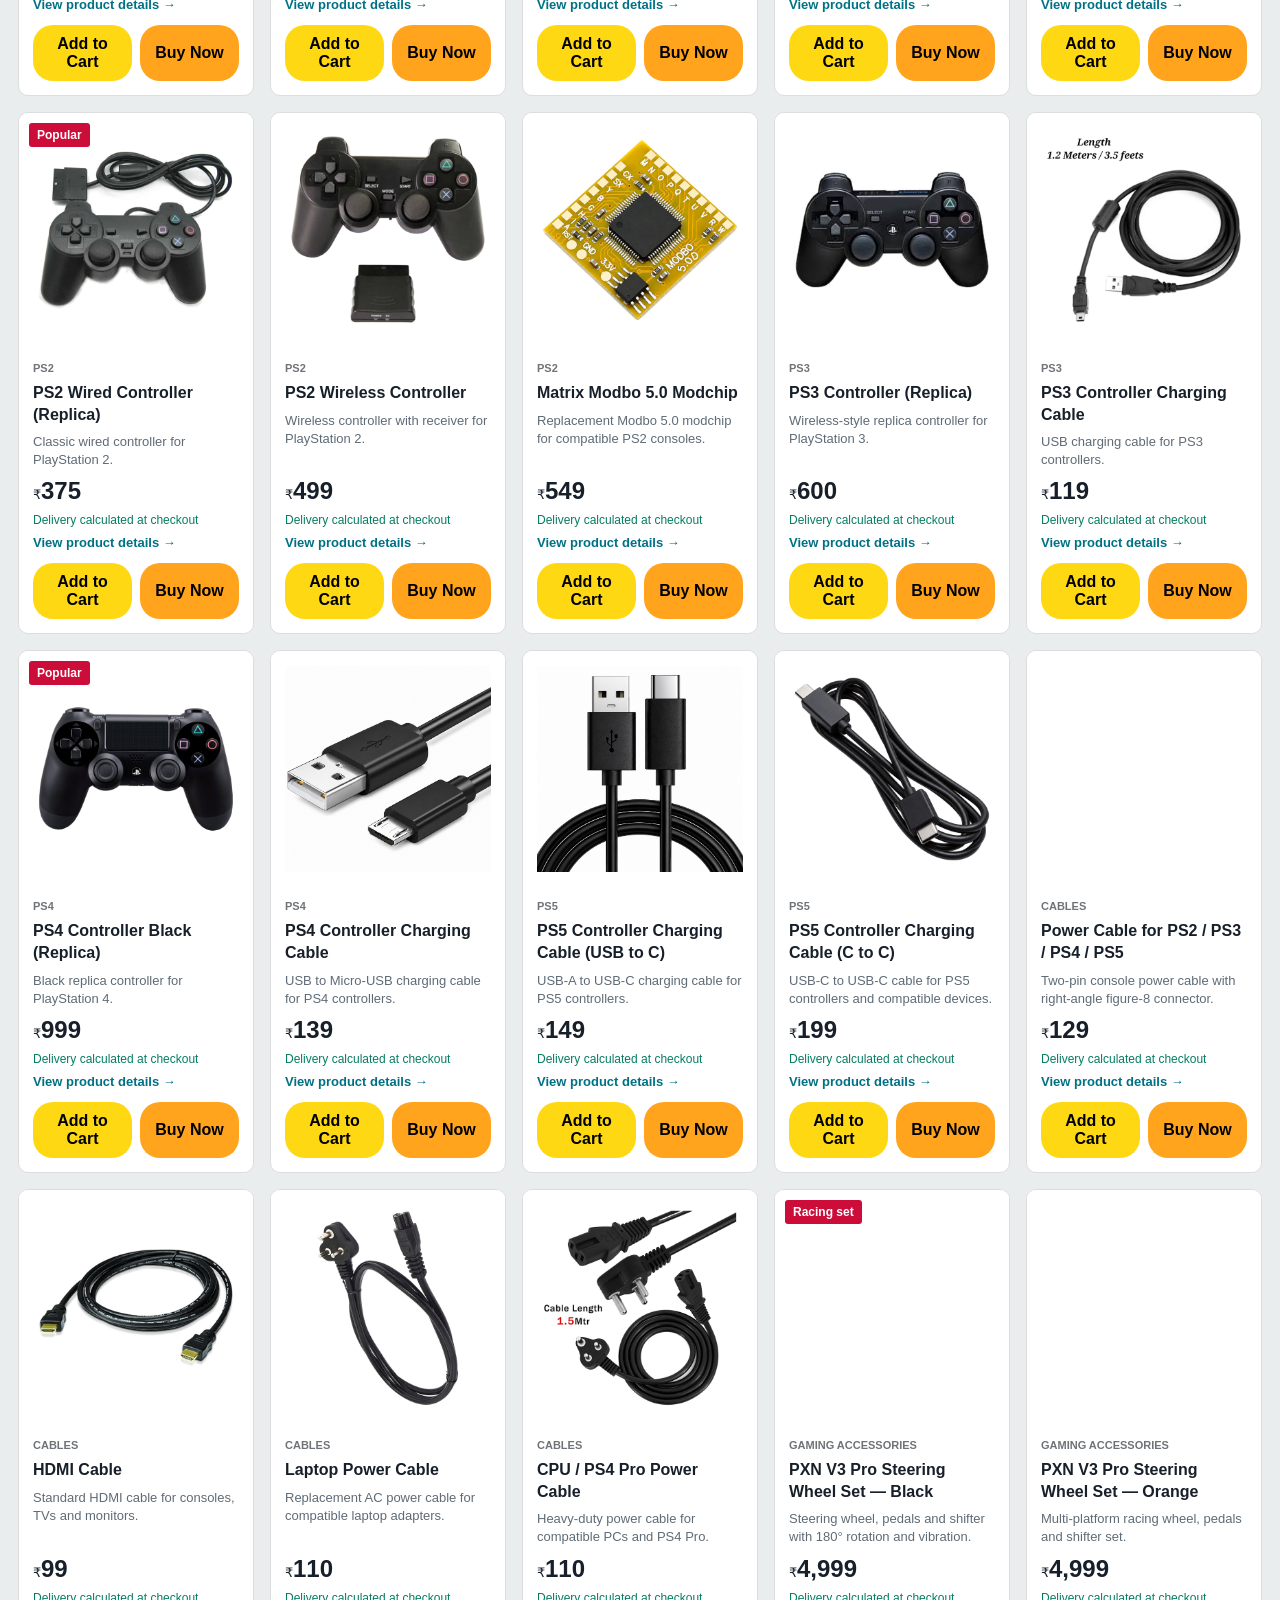
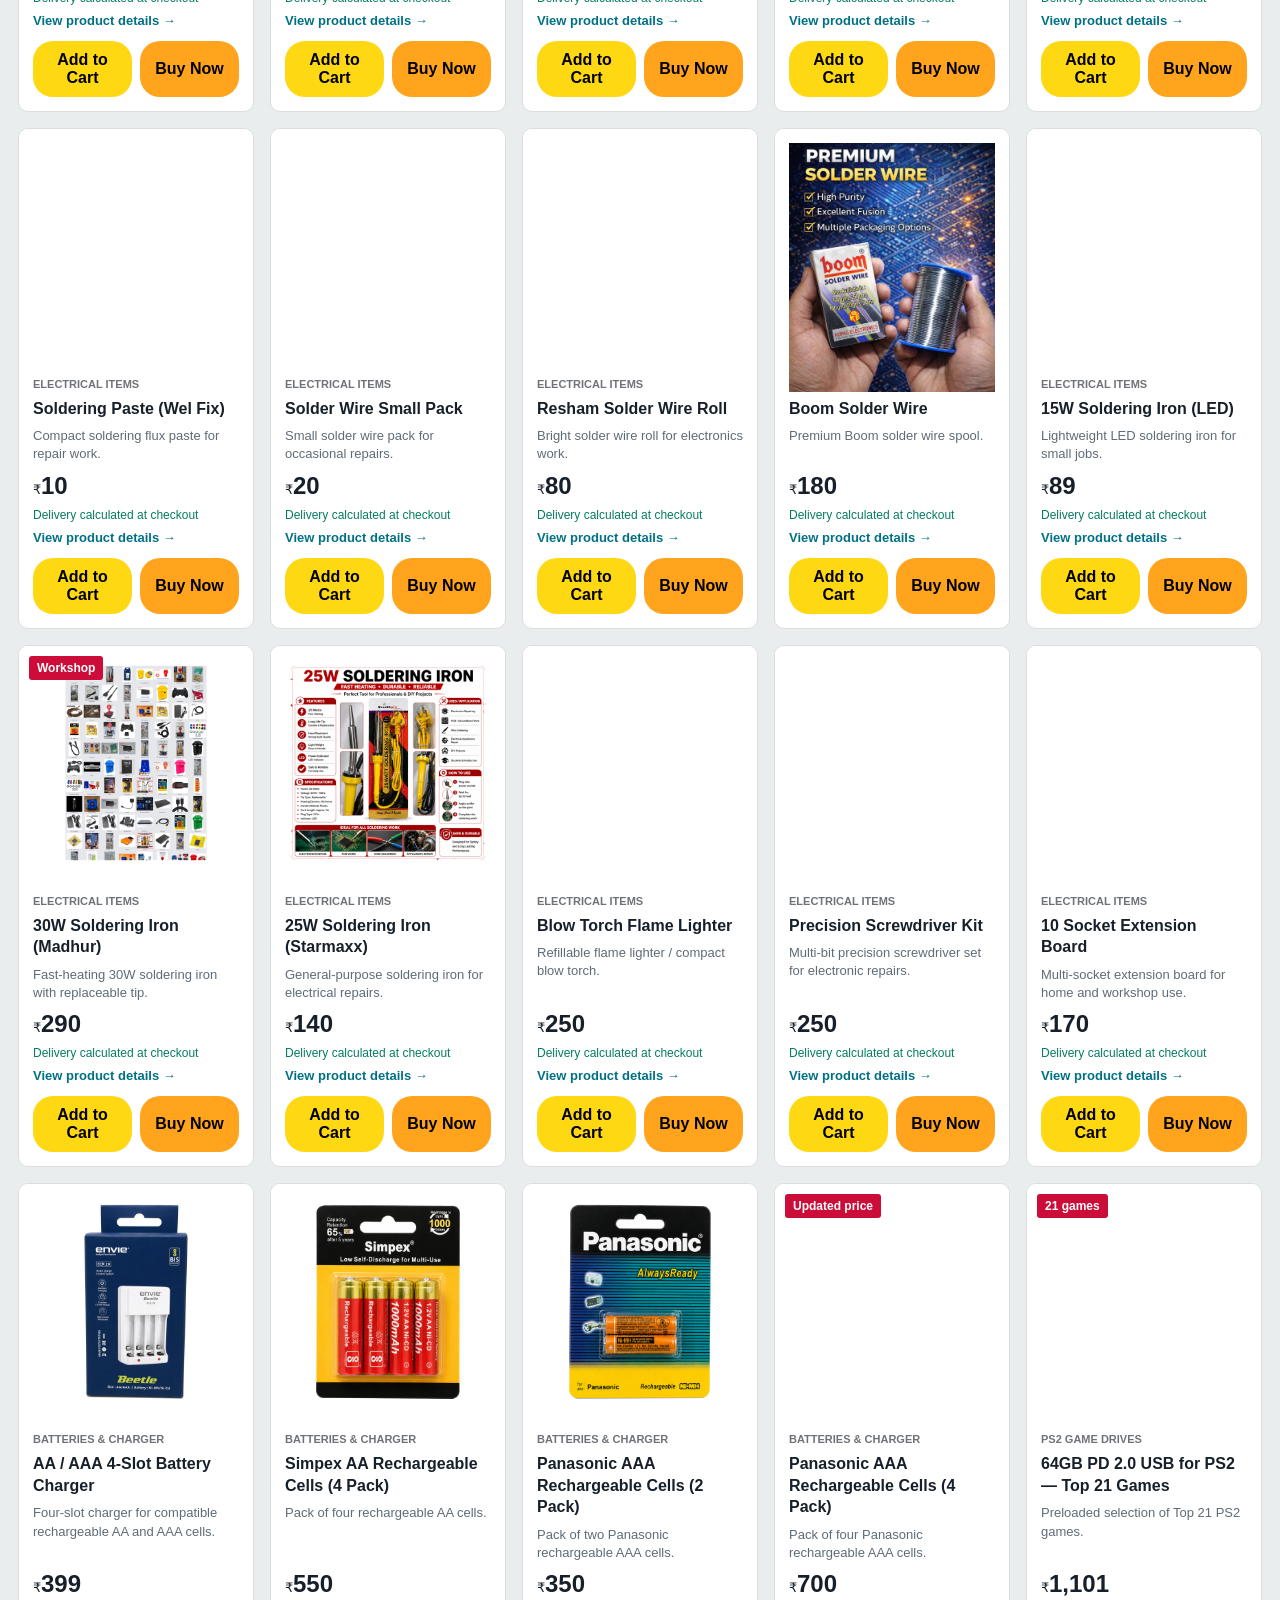
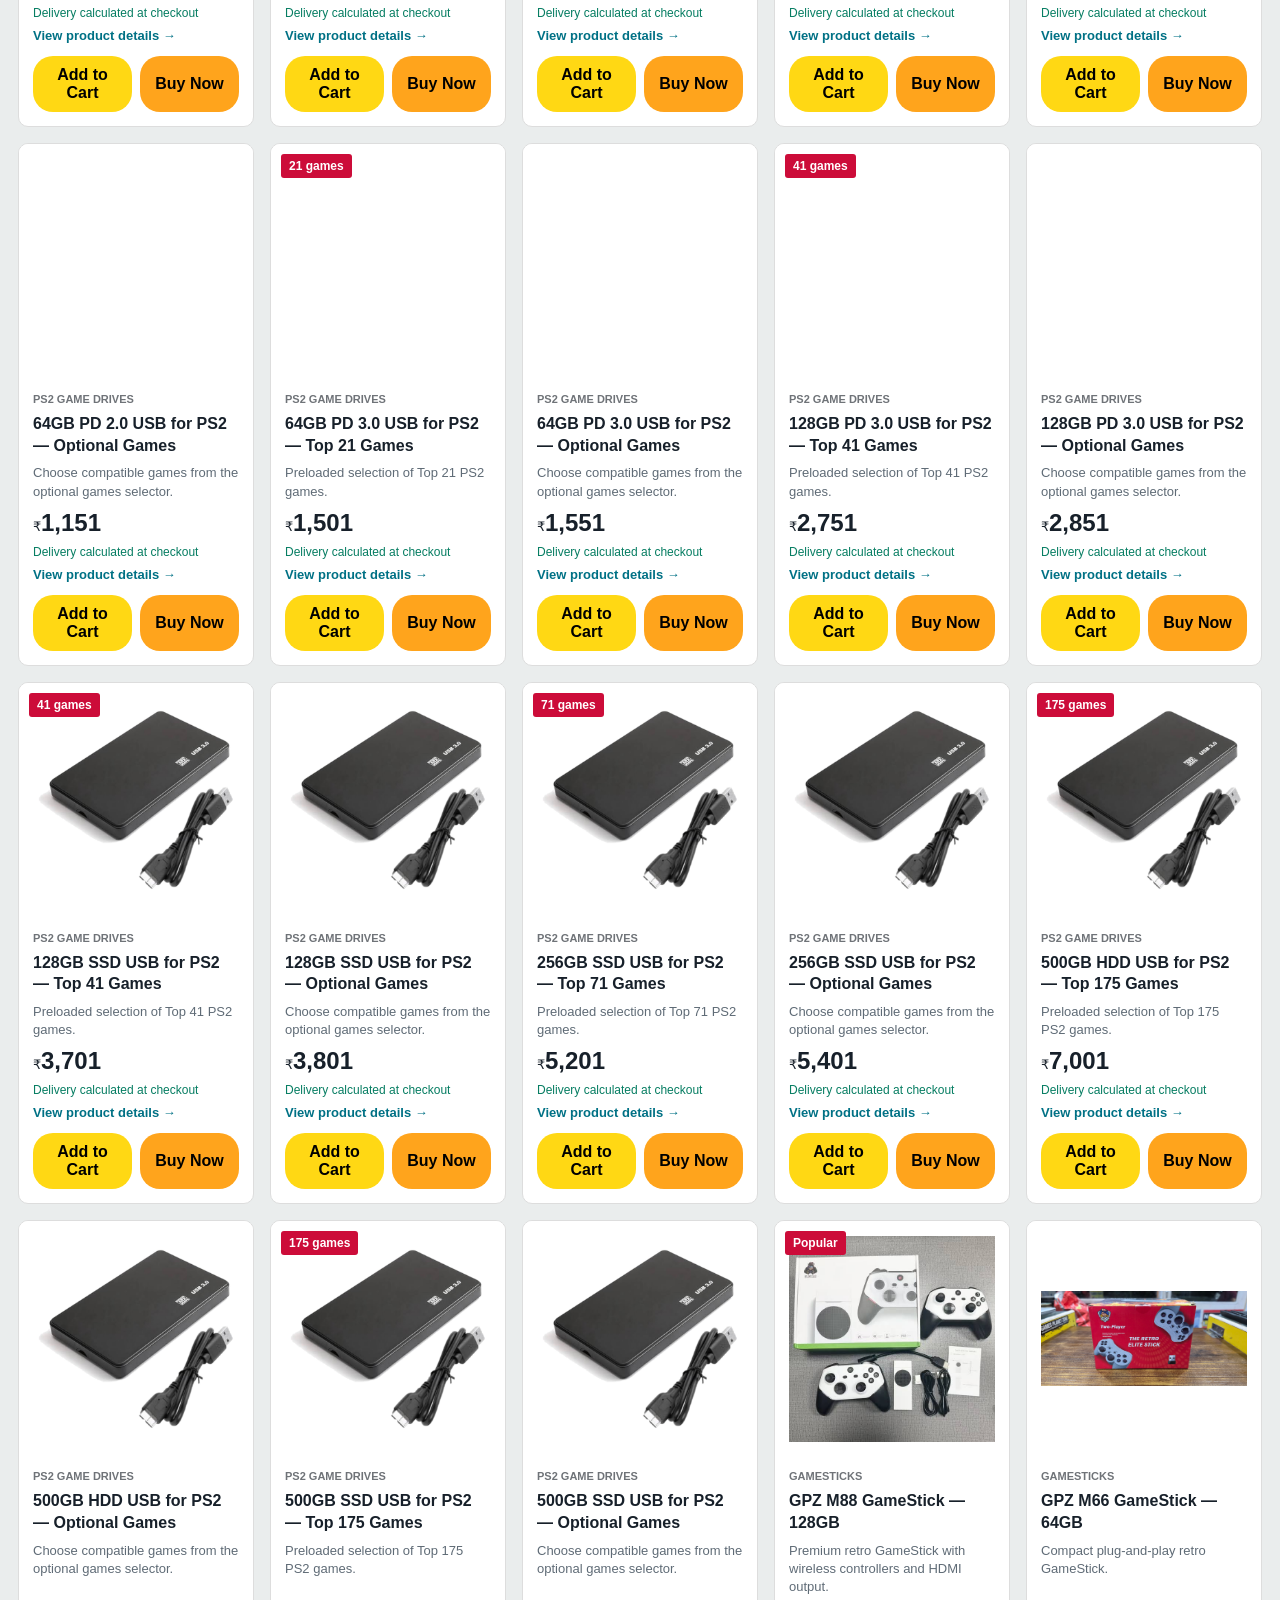
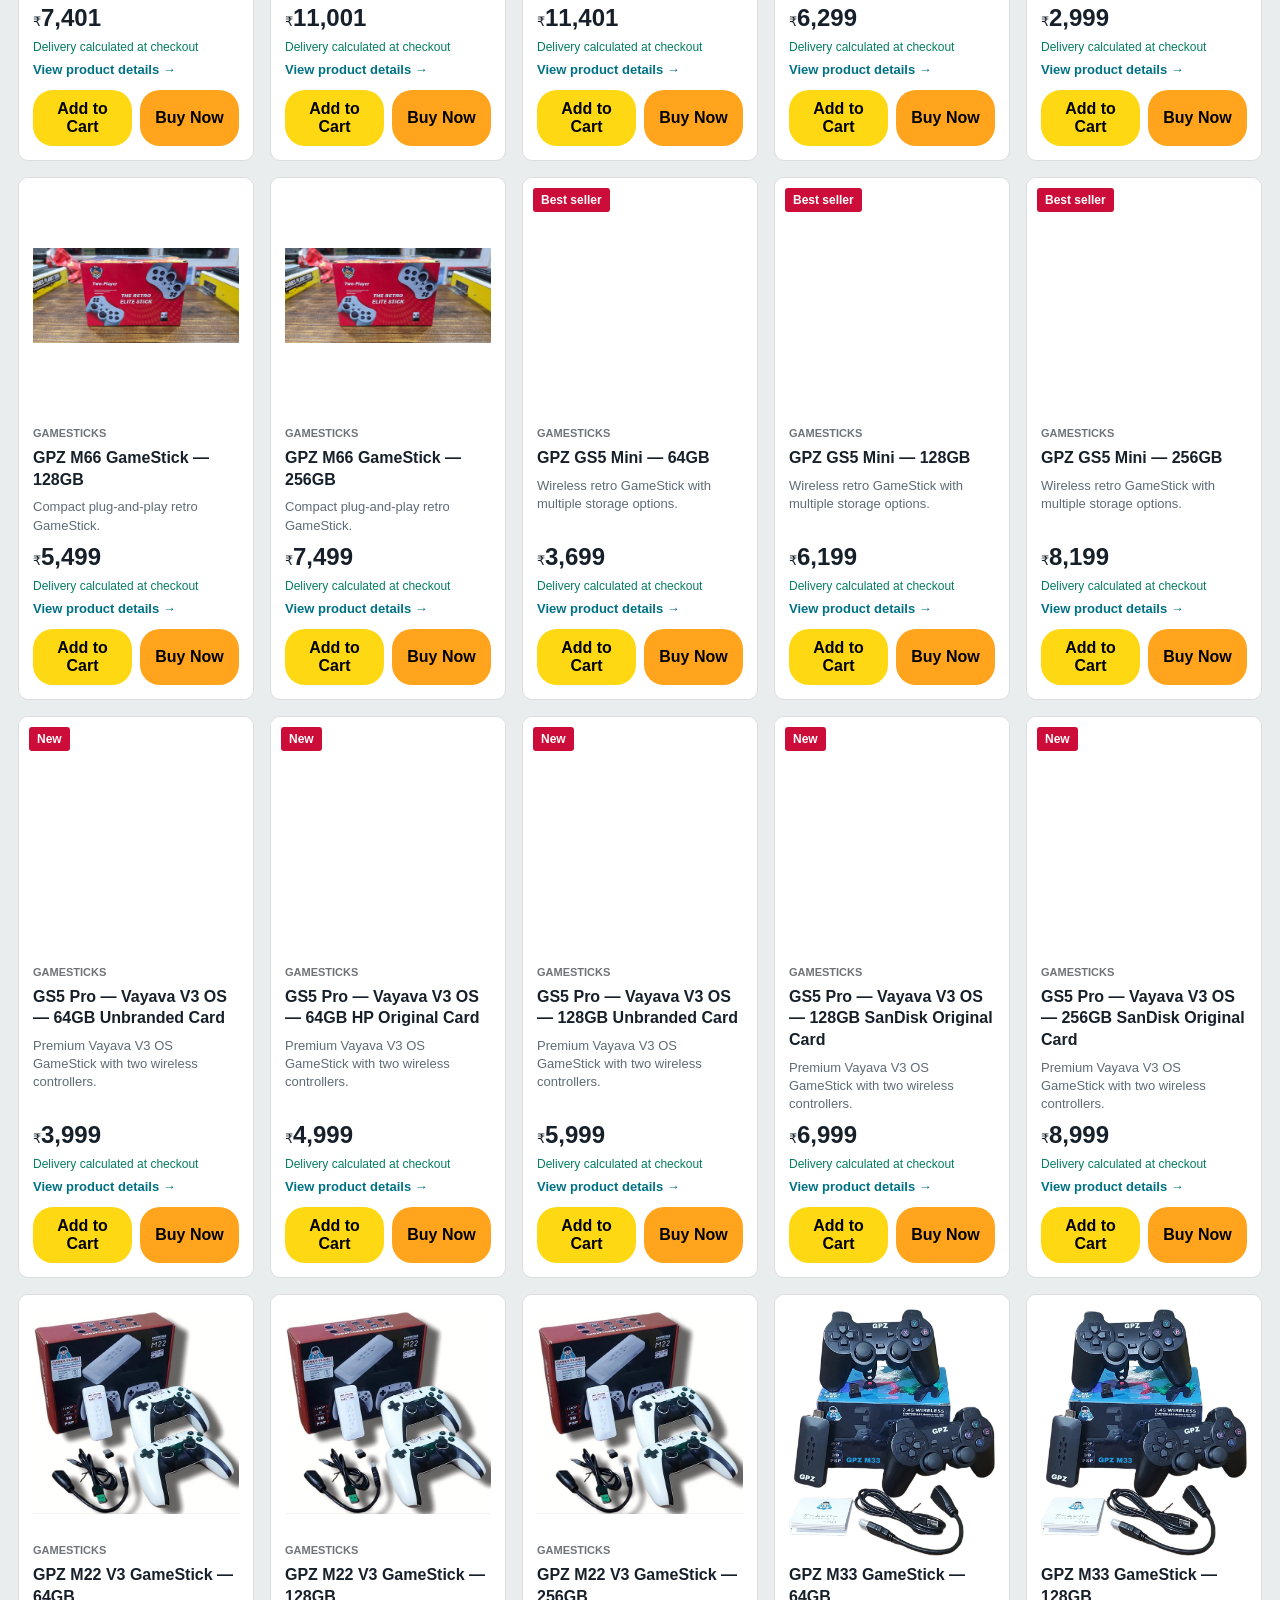
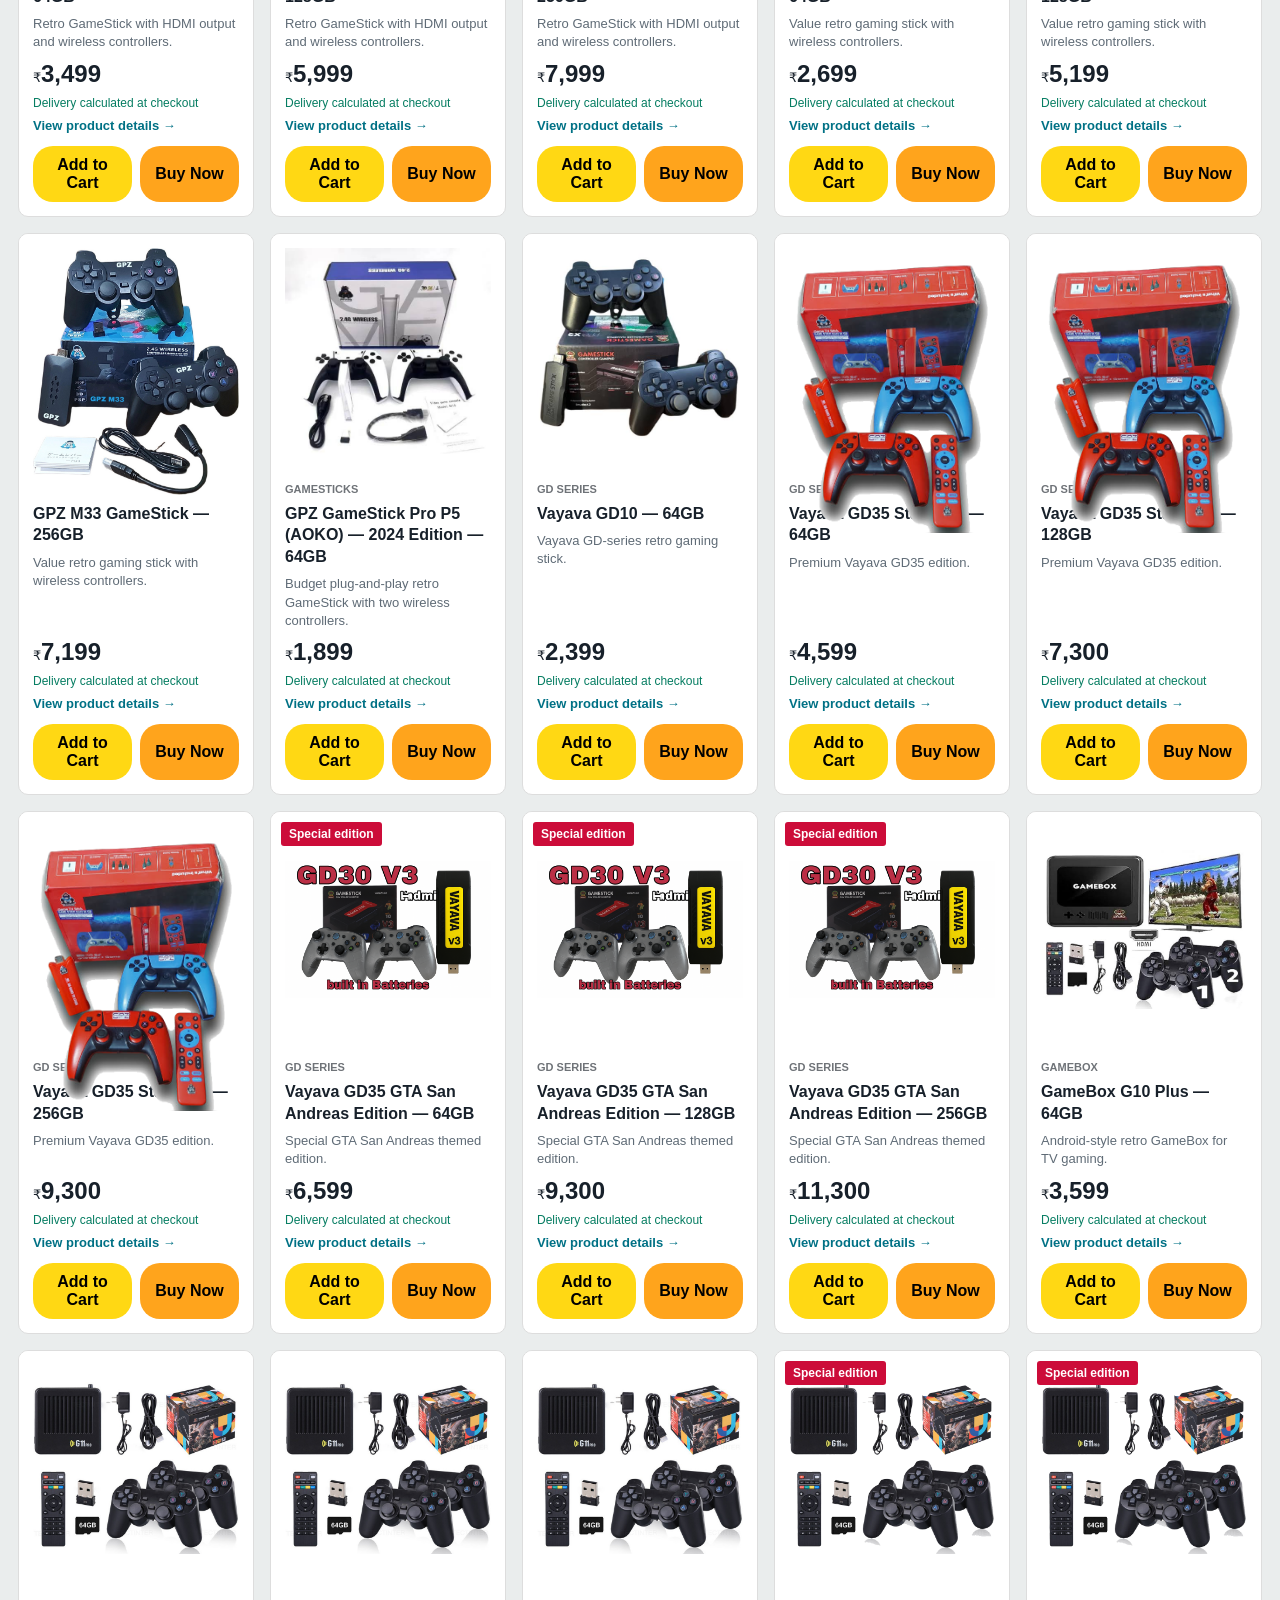
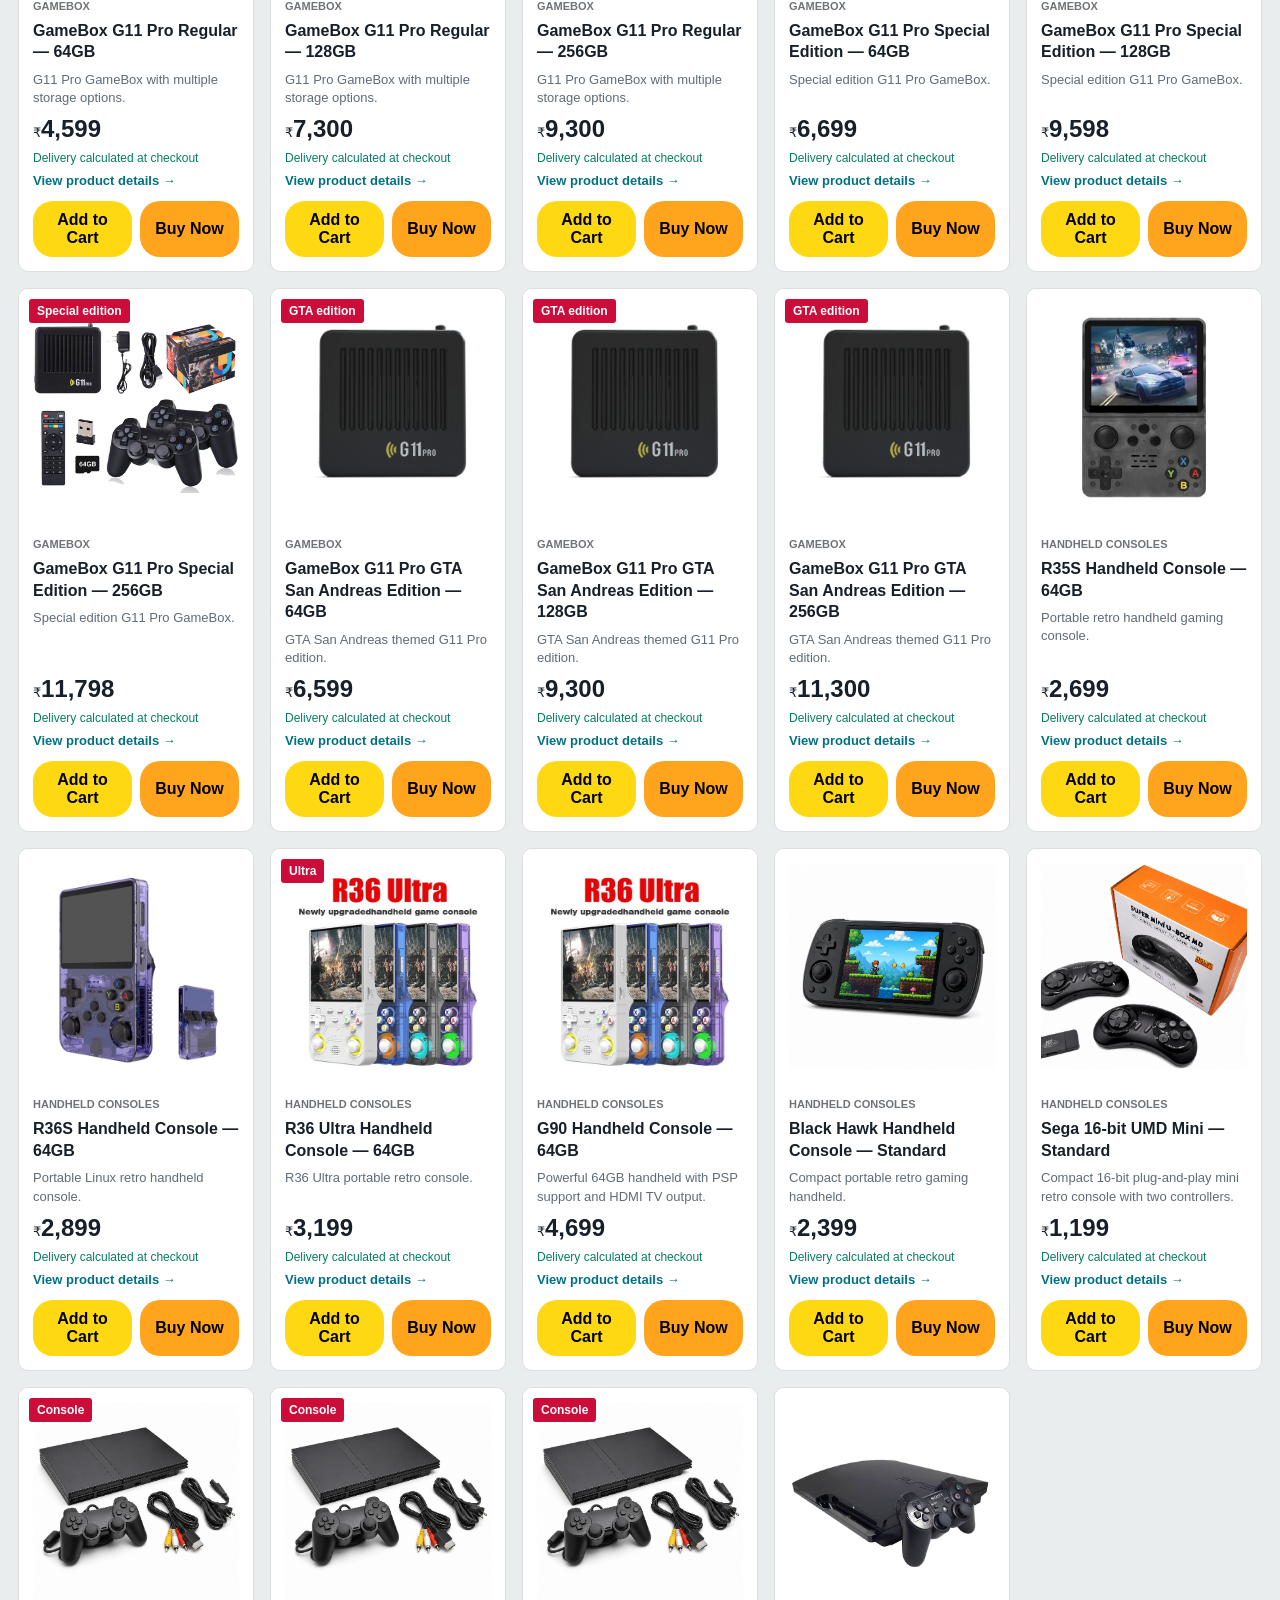
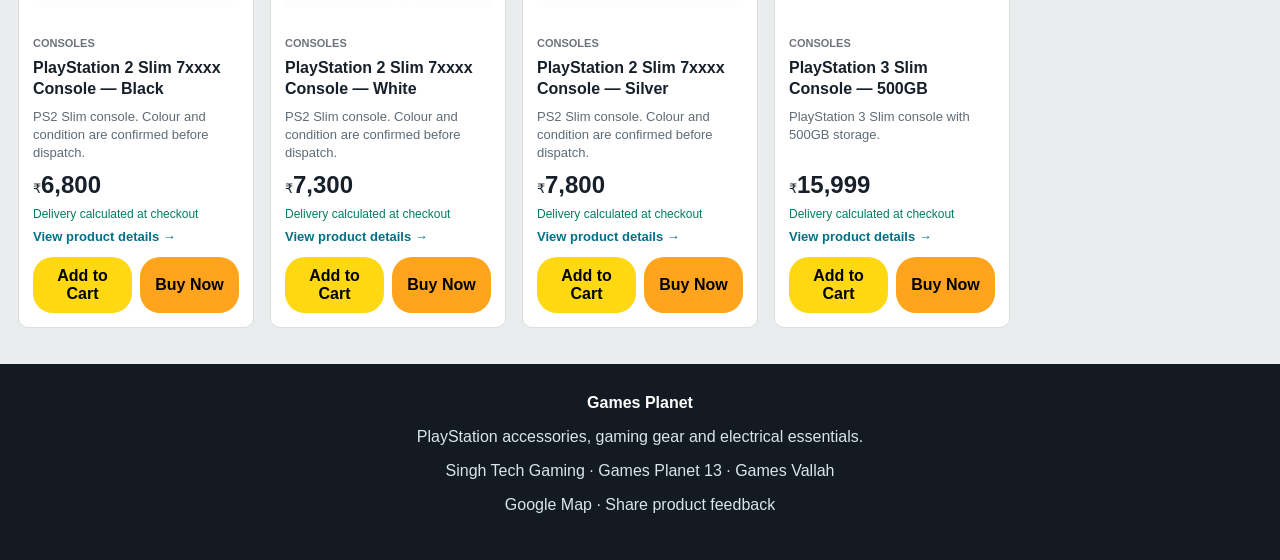
==== commit e990e095: "Restore original standalone pages and links before website unification; preserve latest work on back" ====
--- a/index.html
+++ b/index.html
@@ -1,4 +1,4 @@
-<!doctype html><html lang="en"><head><meta charset="utf-8"><meta name="viewport" content="width=device-width,initial-scale=1"><title>Games Planet — Gaming Store</title><meta name="description" content="Games Planet PlayStation accessories and electrical items store."><link rel="stylesheet" href="store.css"><link rel="stylesheet" href="https://gamesplanet13.github.io/arcade-accessories-/website-theme.css?v=20261023-web"><script defer src="https://gamesplanet13.github.io/arcade-accessories-/website-shell.js?v=20261023-web"></script></head>
+<!doctype html><html lang="en"><head><meta charset="utf-8"><meta name="viewport" content="width=device-width,initial-scale=1"><title>Games Planet — Gaming Store</title><meta name="description" content="Games Planet PlayStation accessories and electrical items store."><link rel="stylesheet" href="store.css"></head>
 <body>
 <header class="topbar"><div class="header"><a class="brand" href="index.html">Games<span>Planet</span><small class="tag">PlayStation • Gaming • Electronics</small></a><form class="search" id="searchForm"><input id="searchInput" placeholder="Search Games Planet products" aria-label="Search products"><button aria-label="Search">⌕</button></form><a class="orders-link-top" href="orders.html">My Orders</a><a class="cart-link" href="cart.html">🛒 <span>Cart</span> <b data-cart-count>0</b></a></div><nav class="navcats" id="categories" aria-label="Product categories"></nav></header>
 <section class="hero"><h1>Everything your <span>console needs.</span></h1><p>Controllers, memory cards, game drives, cables and workshop essentials—carefully organised in one professional store.</p><a href="#catalogue">Shop all products</a></section>
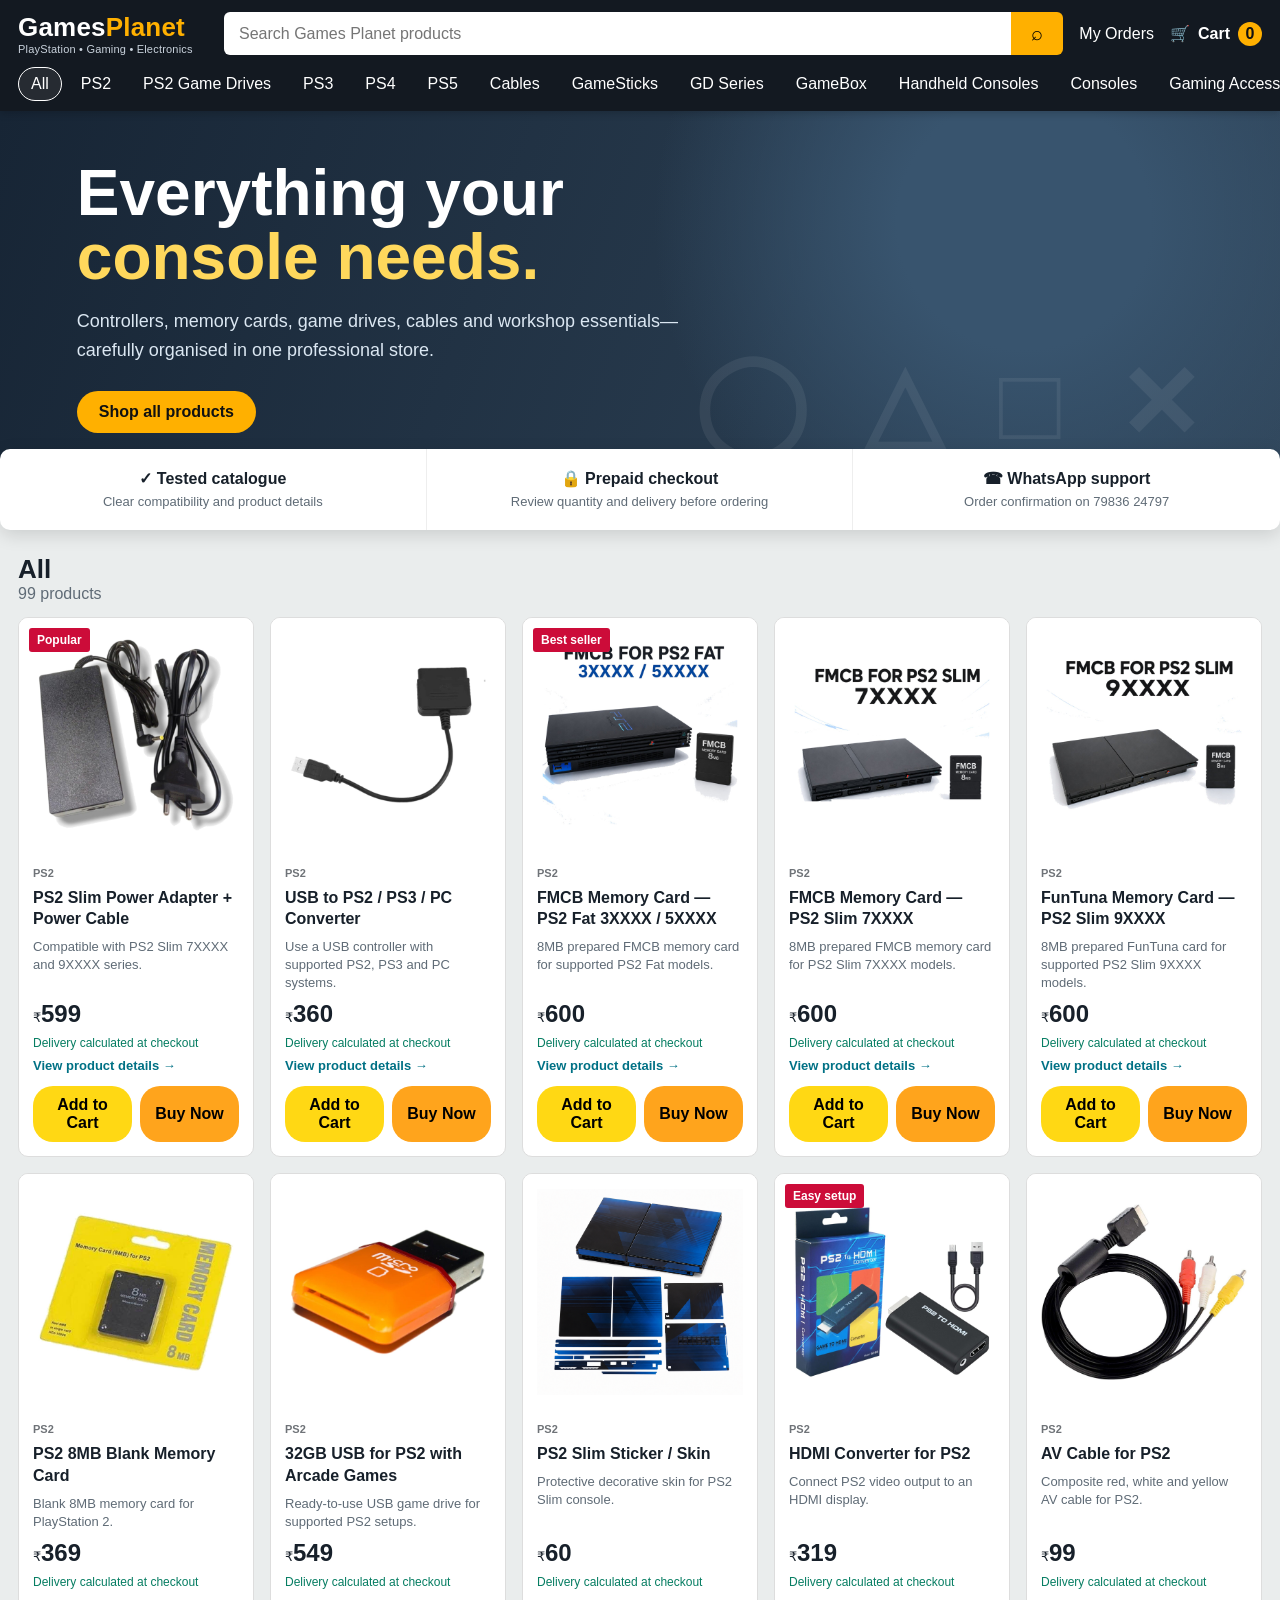
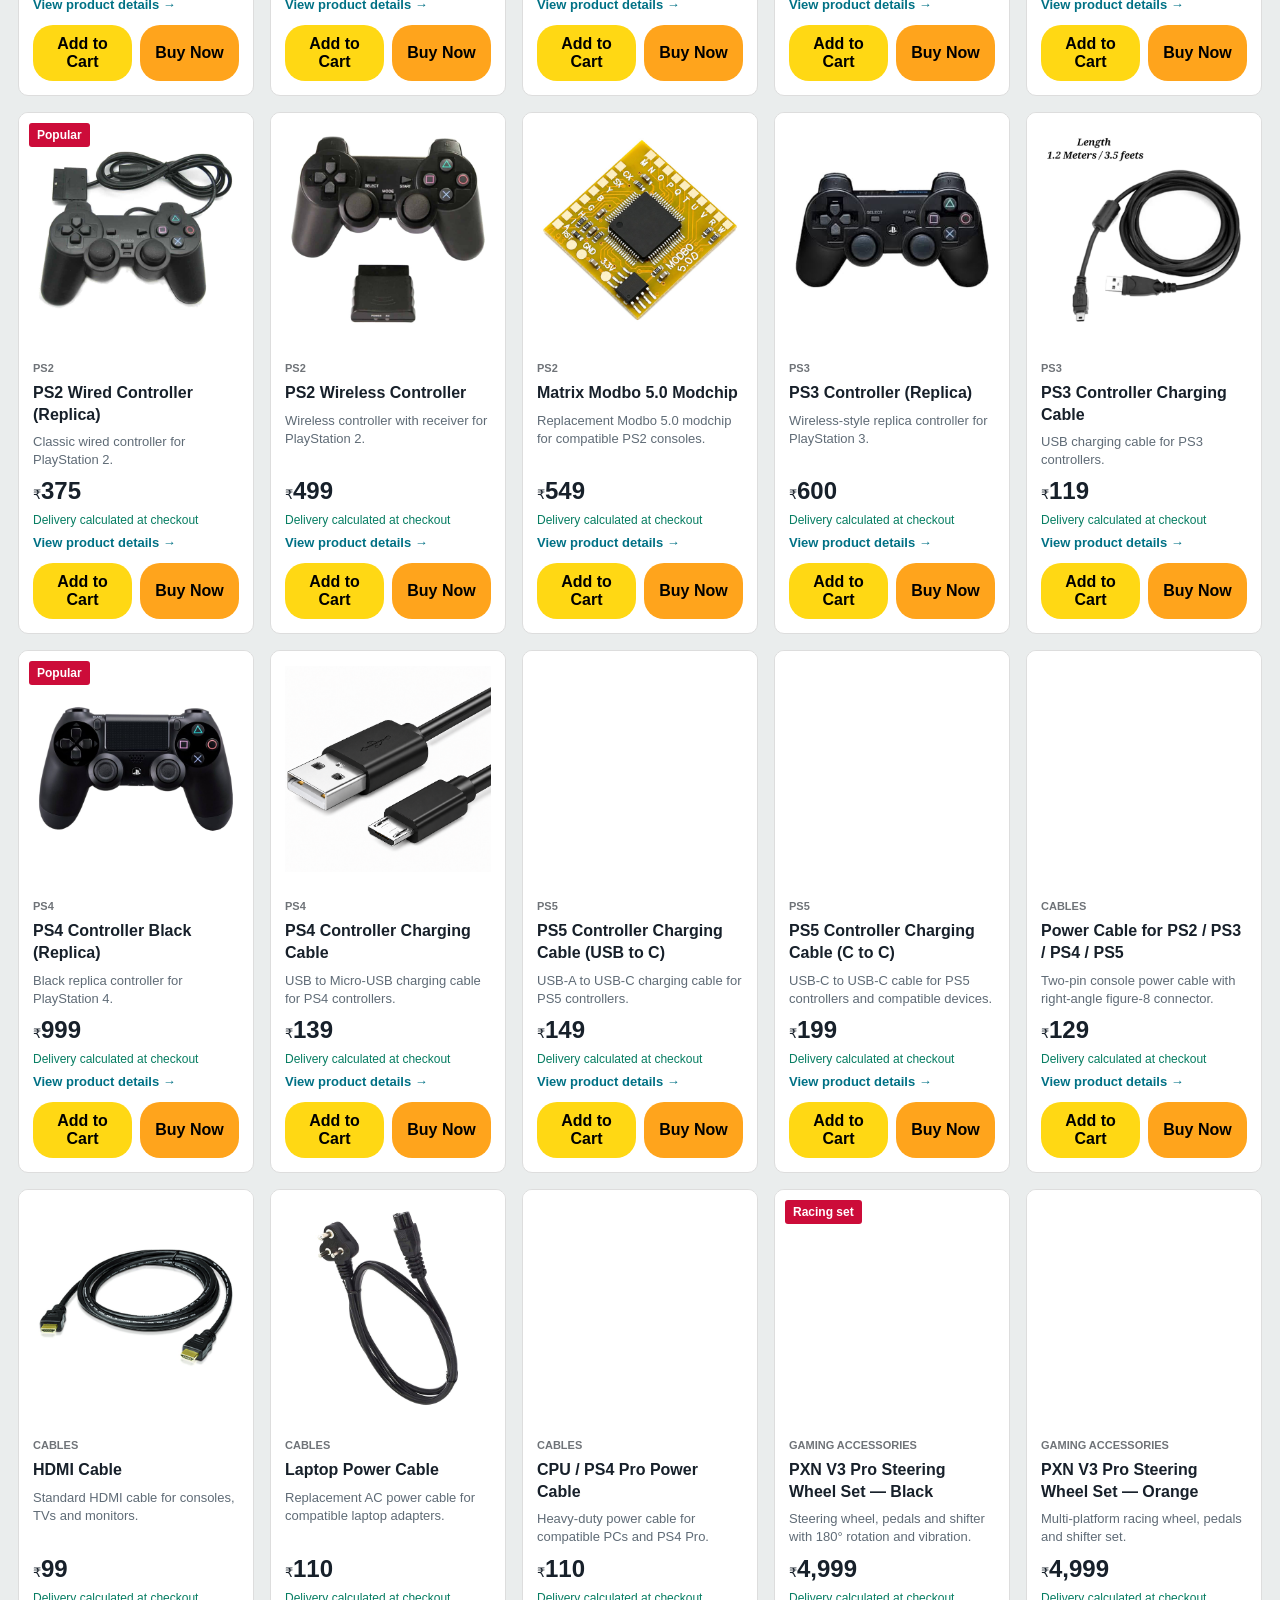
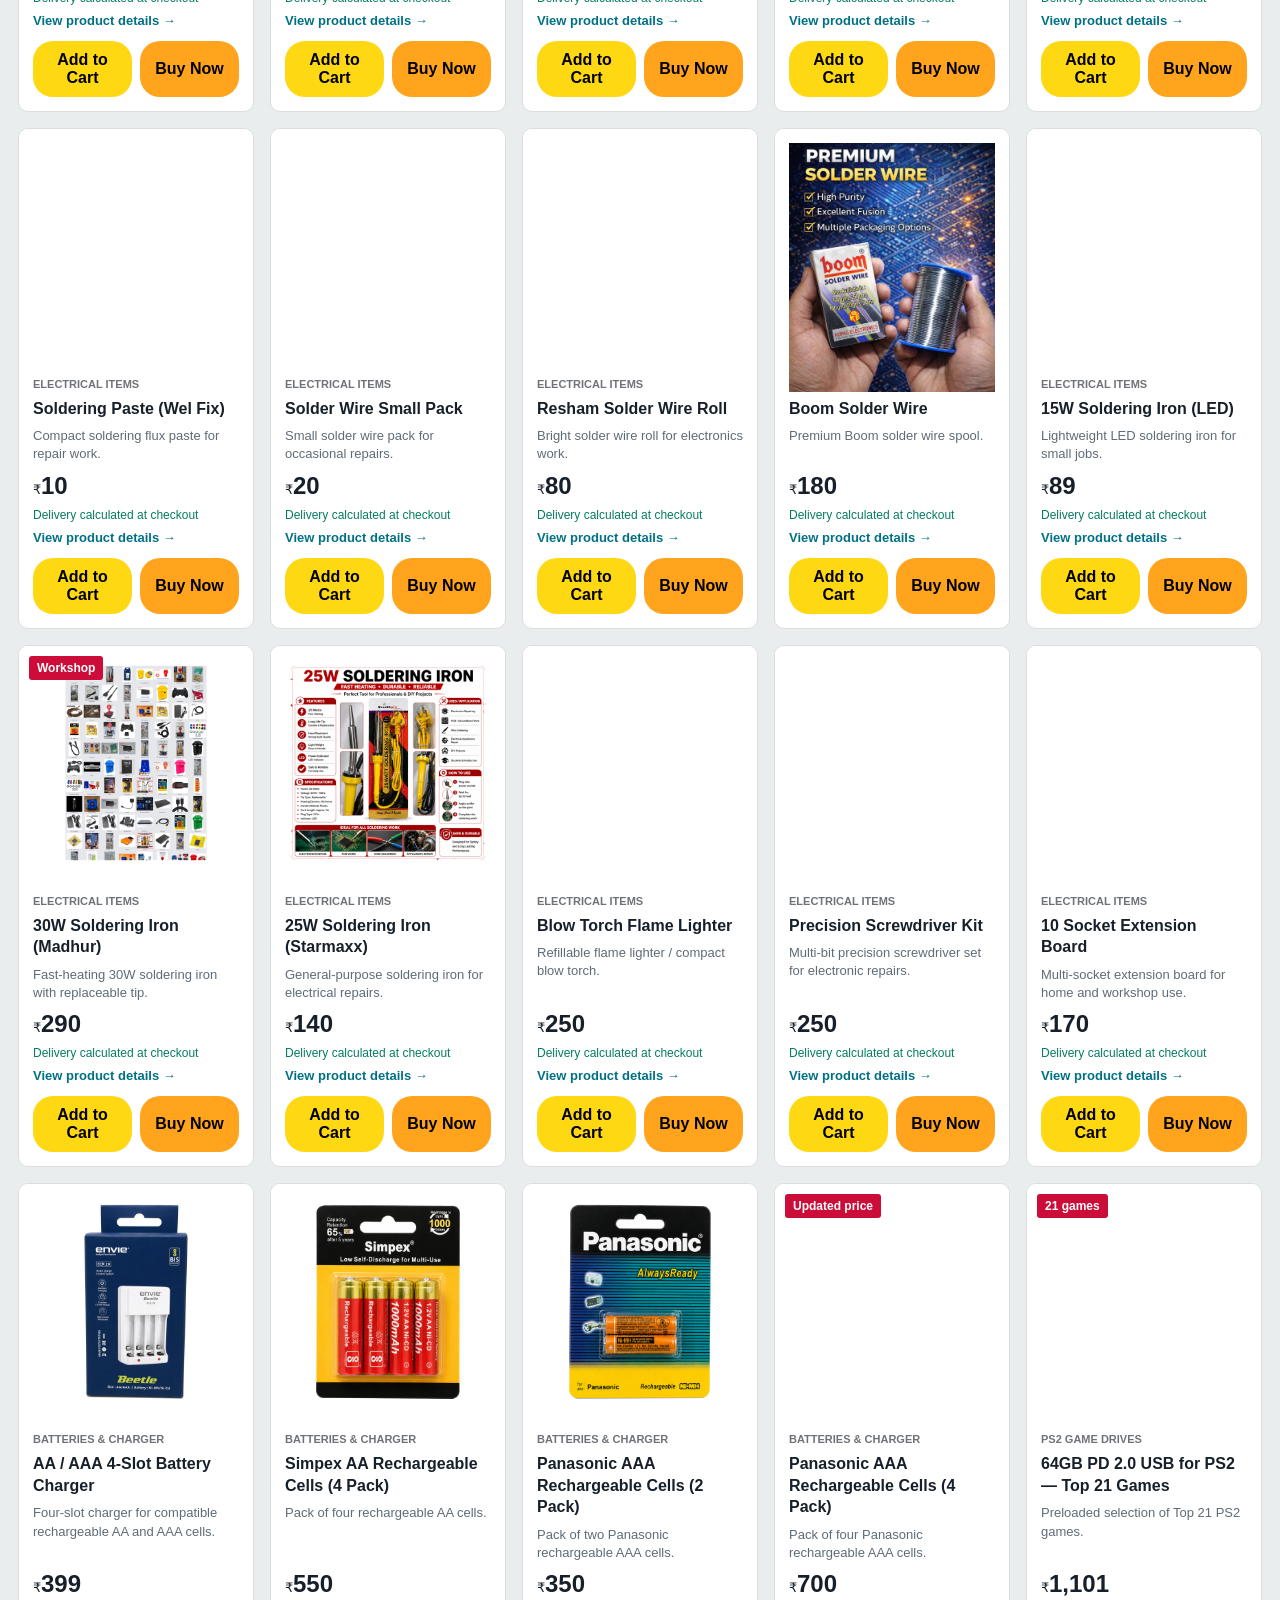
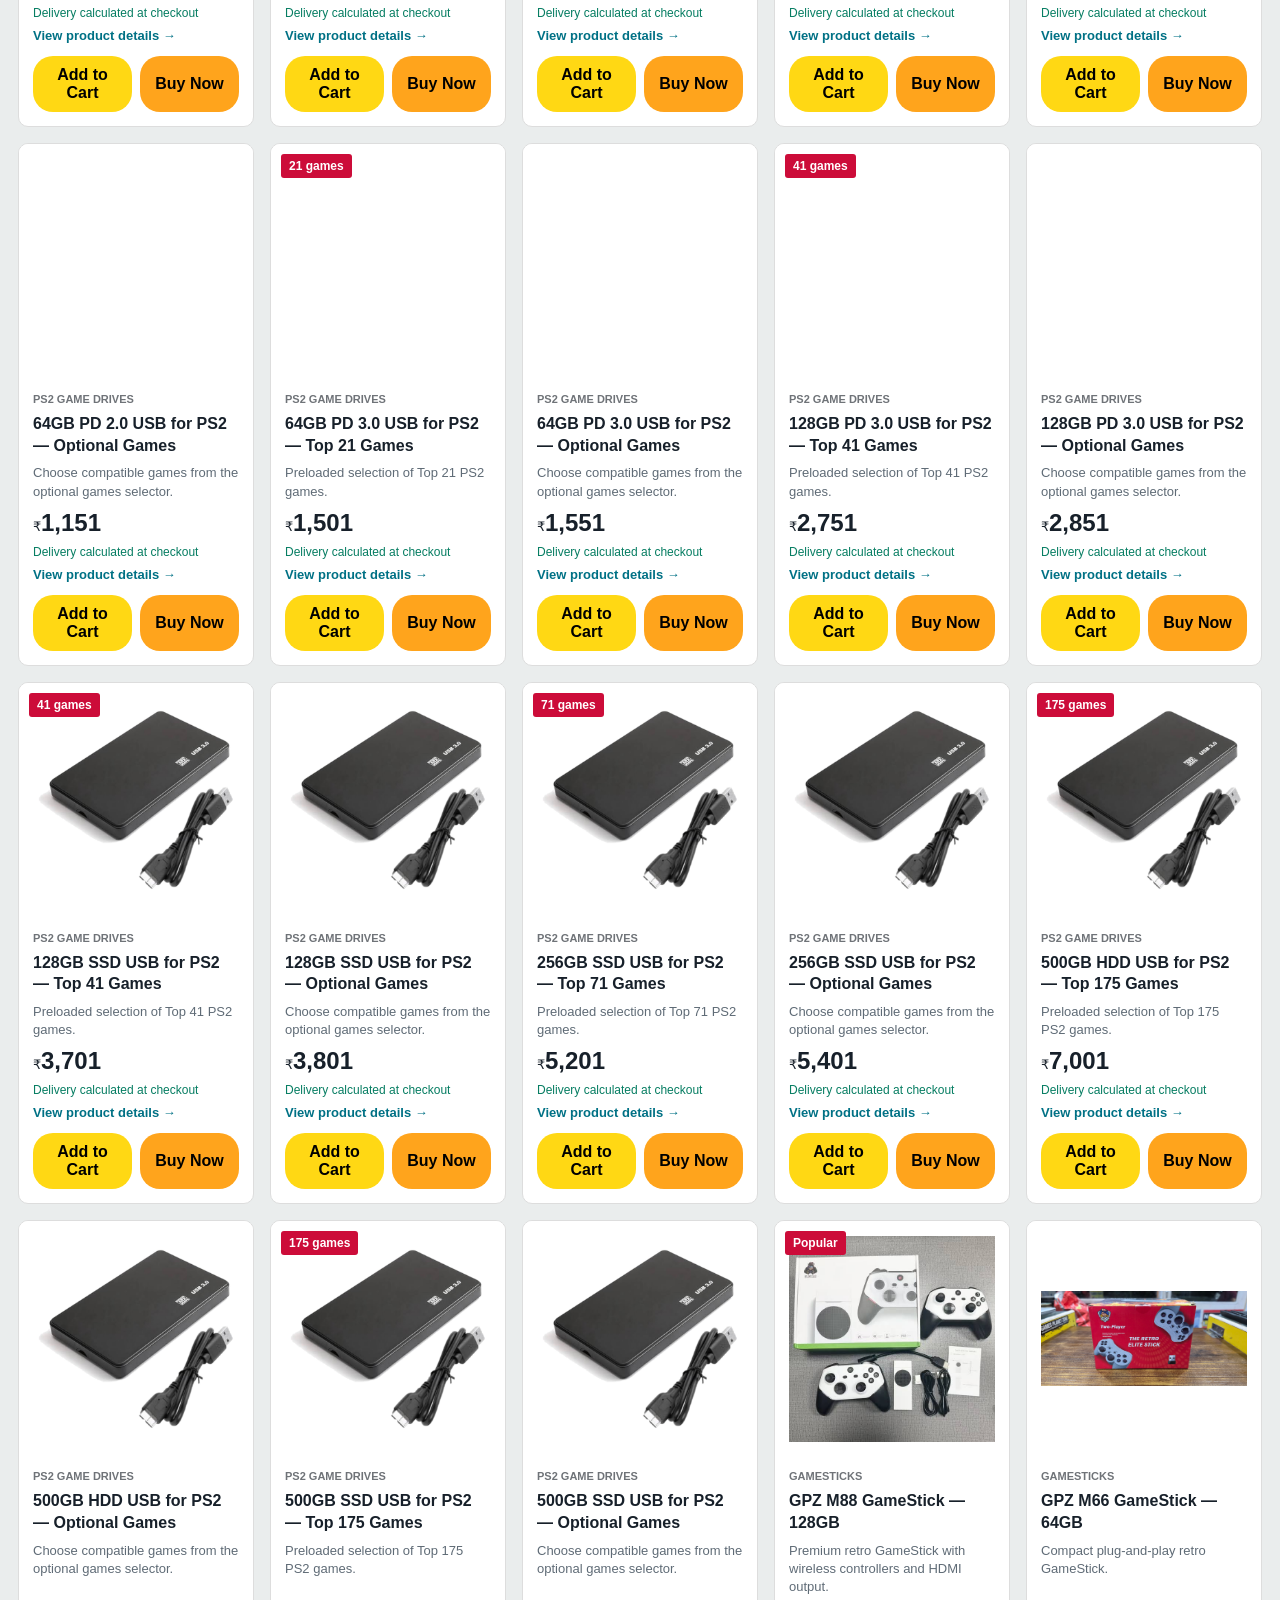
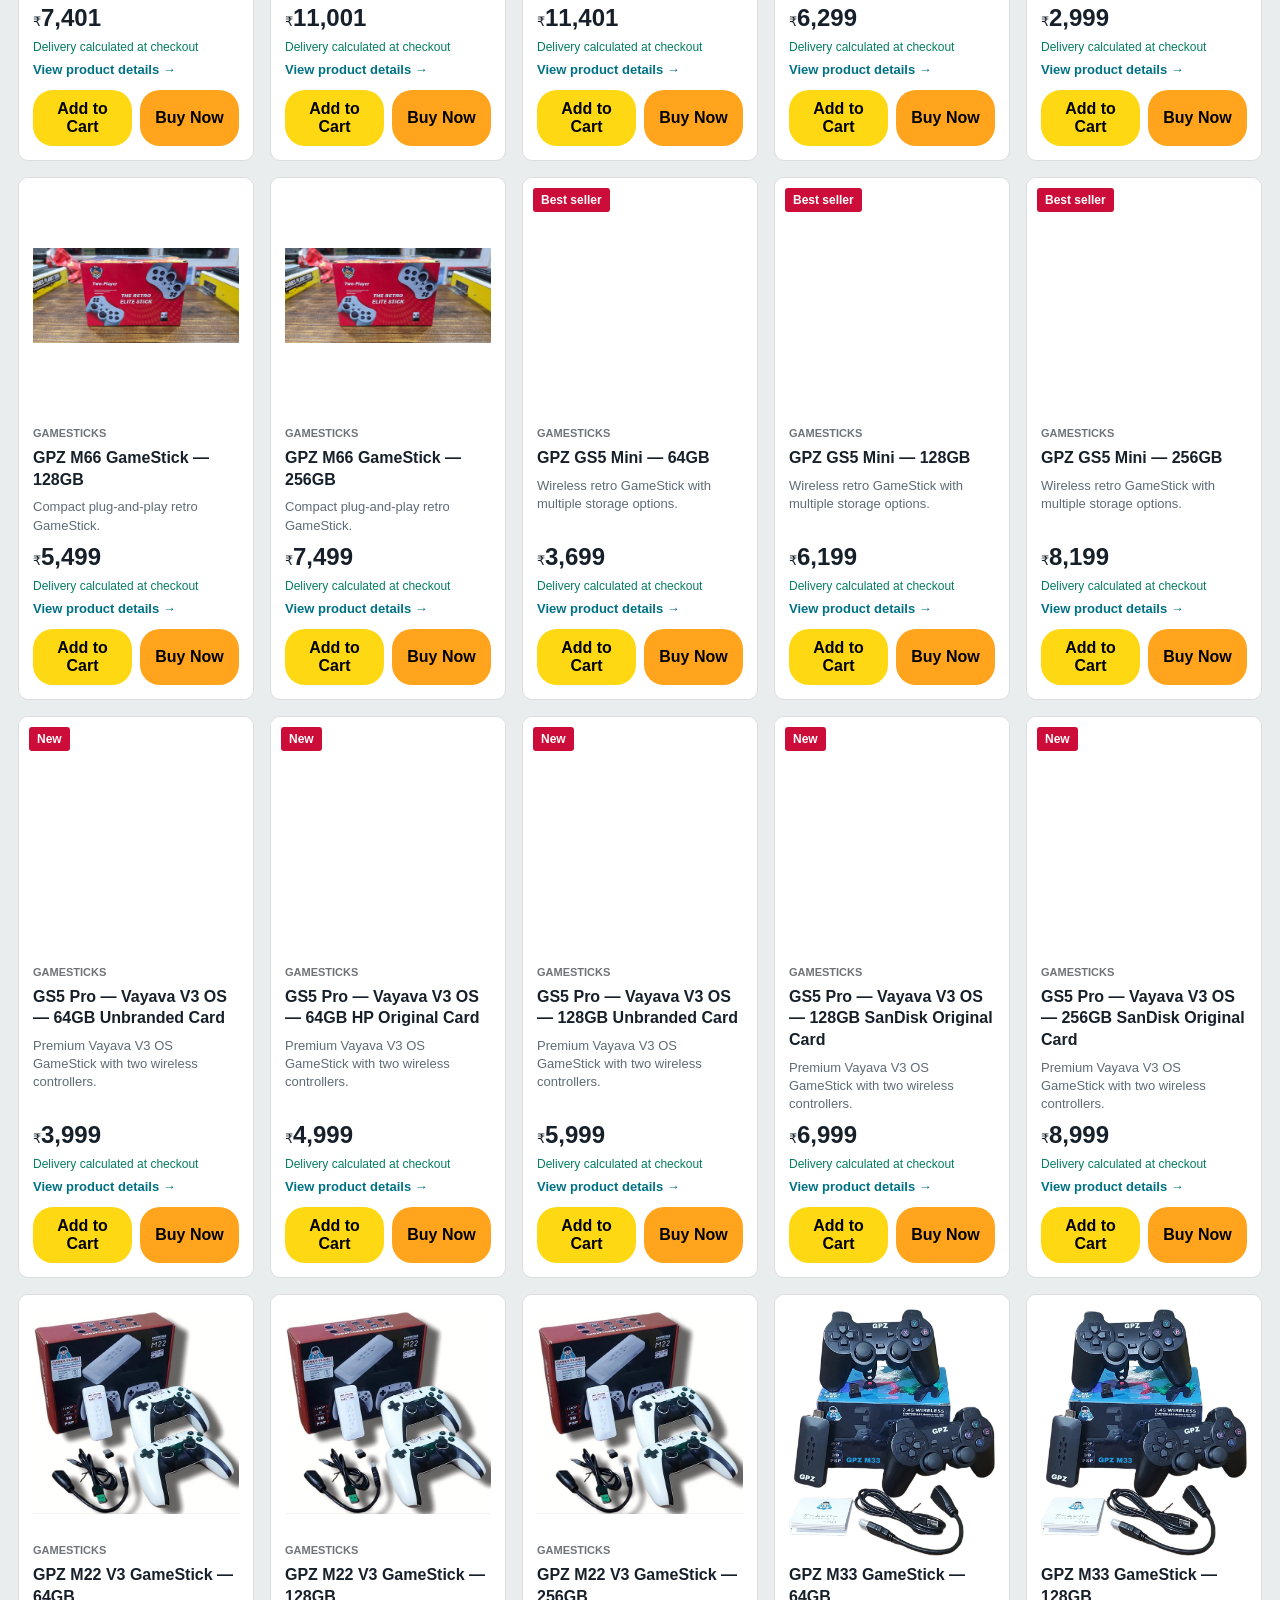
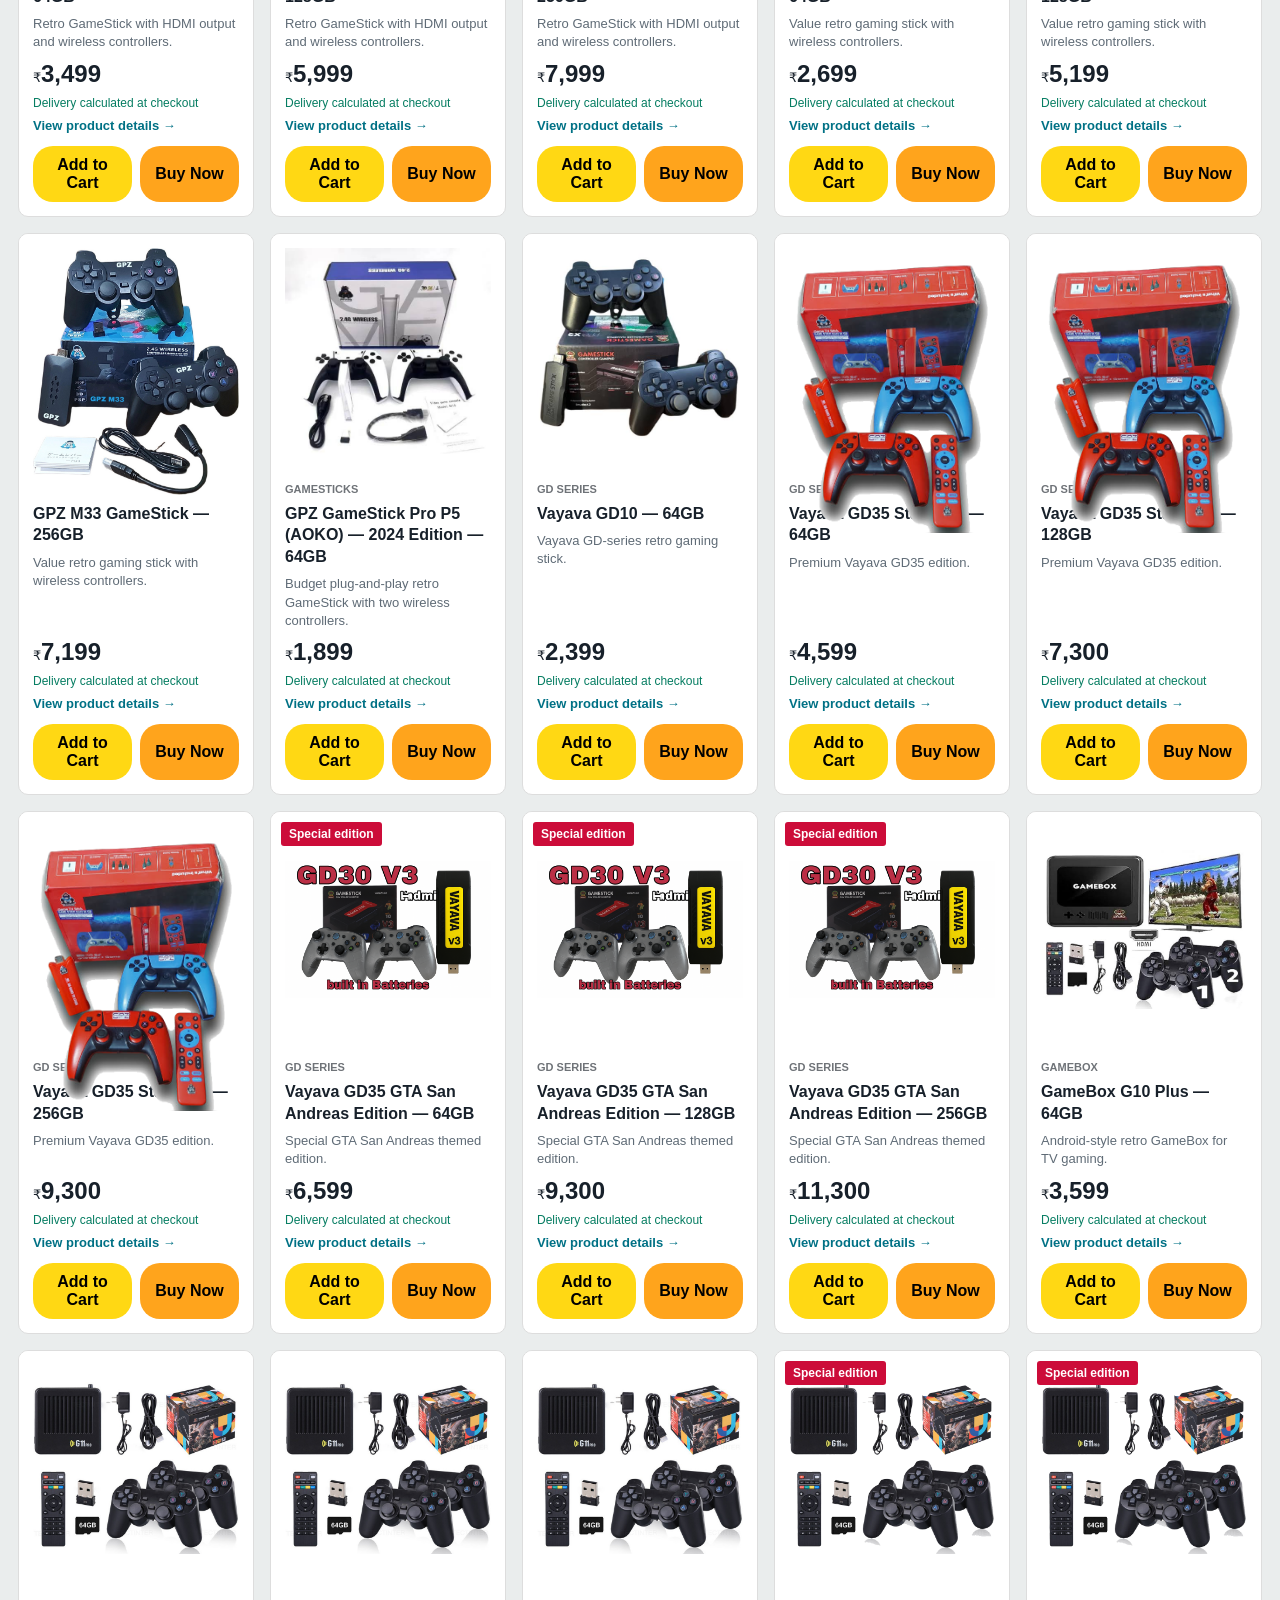
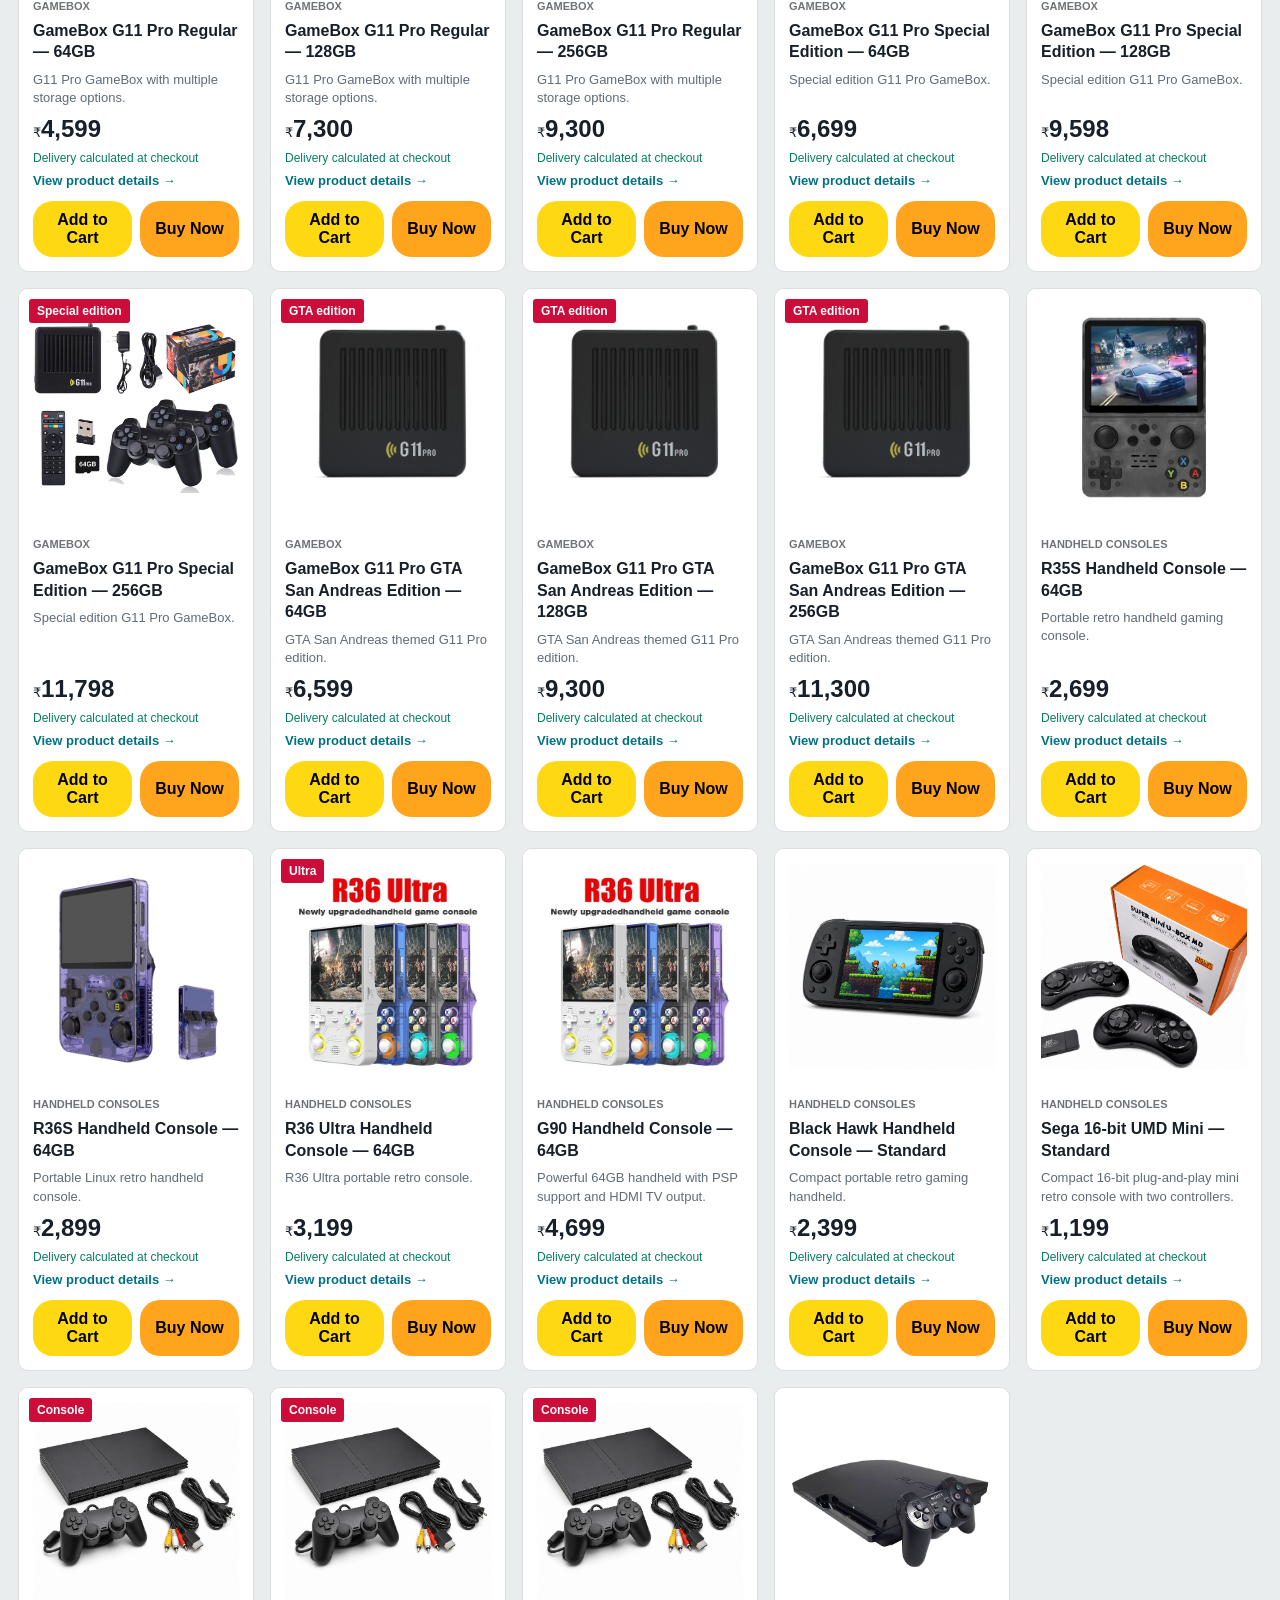
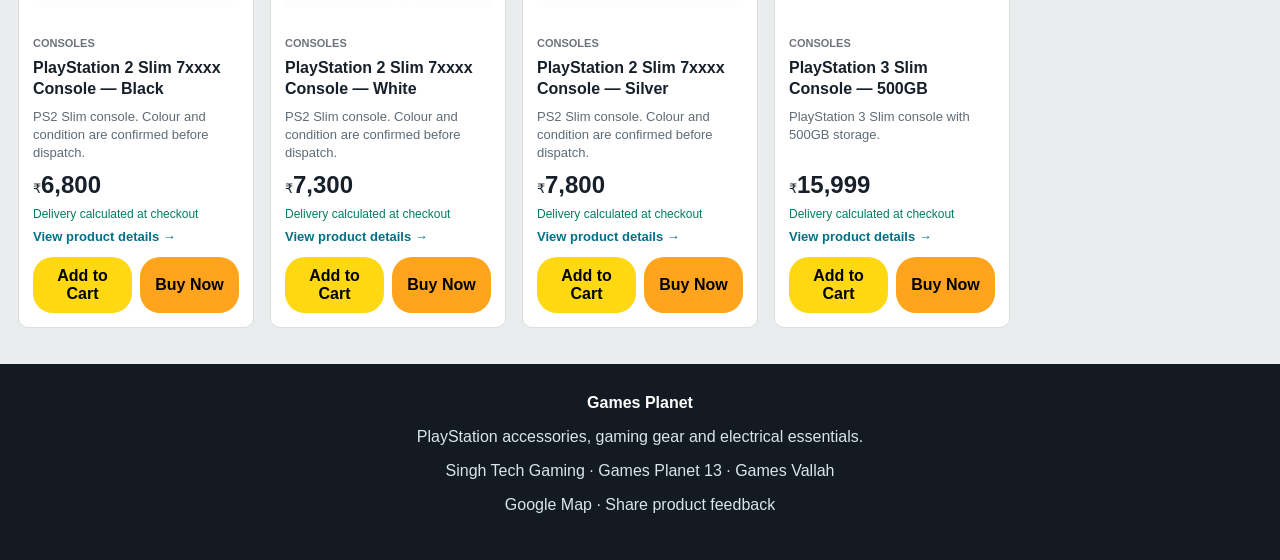
==== commit a2e3afaf: "Sync live stock for store, product and cart visibility; do not display unavailable products" ====
--- a/index.html
+++ b/index.html
@@ -5,4 +5,4 @@
 <section class="trust"><div><b>✓ Tested catalogue</b><span>Clear compatibility and product details</span></div><div><b>🔒 Prepaid checkout</b><span>Review quantity and delivery before ordering</span></div><div><b>☎ WhatsApp support</b><span>Order confirmation on 79836 24797</span></div></section>
 <main class="shell" id="catalogue"><div class="section-head"><div><h2 id="sectionTitle">All products</h2><span id="resultCount"></span></div></div><div class="grid" id="productGrid"></div></main>
 <div class="toast" id="toast">Added to cart</div><footer class="footer"><b>Games Planet</b><p>PlayStation accessories, gaming gear and electrical essentials.</p><p><a href="https://www.youtube.com/singhtechgaming" target="_blank">Singh Tech Gaming</a> · <a href="https://www.youtube.com/@gamesplanet13" target="_blank">Games Planet 13</a> · <a href="https://www.youtube.com/@gamesvallah" target="_blank">Games Vallah</a></p><p><a href="https://www.google.com/maps/search/?api=1&query=Games+Planet+Zone+Rampur+Uttar+Pradesh+244901" target="_blank">Google Map</a> · <a href="feedback.html">Share product feedback</a></p></footer>
-<script src="products.js"></script><script src="catalog-extra.js"></script><script src="store.js"></script><script src="https://gamesplanet13.github.io/arcade-accessories-/ps2-style-footer.js?v=20261016-ps2-view"></script></body></html>
+<script src="products.js"></script><script src="catalog-extra.js"></script><script src="store.js"></script><script src="https://gamesplanet13.github.io/arcade-accessories-/ps2-style-footer.js?v=20261016-ps2-view"></script><script src="https://gamesplanet13.github.io/arcade-accessories-/shared-inventory-client.js?v=20261106-hide-unavailable"></script></body></html>
